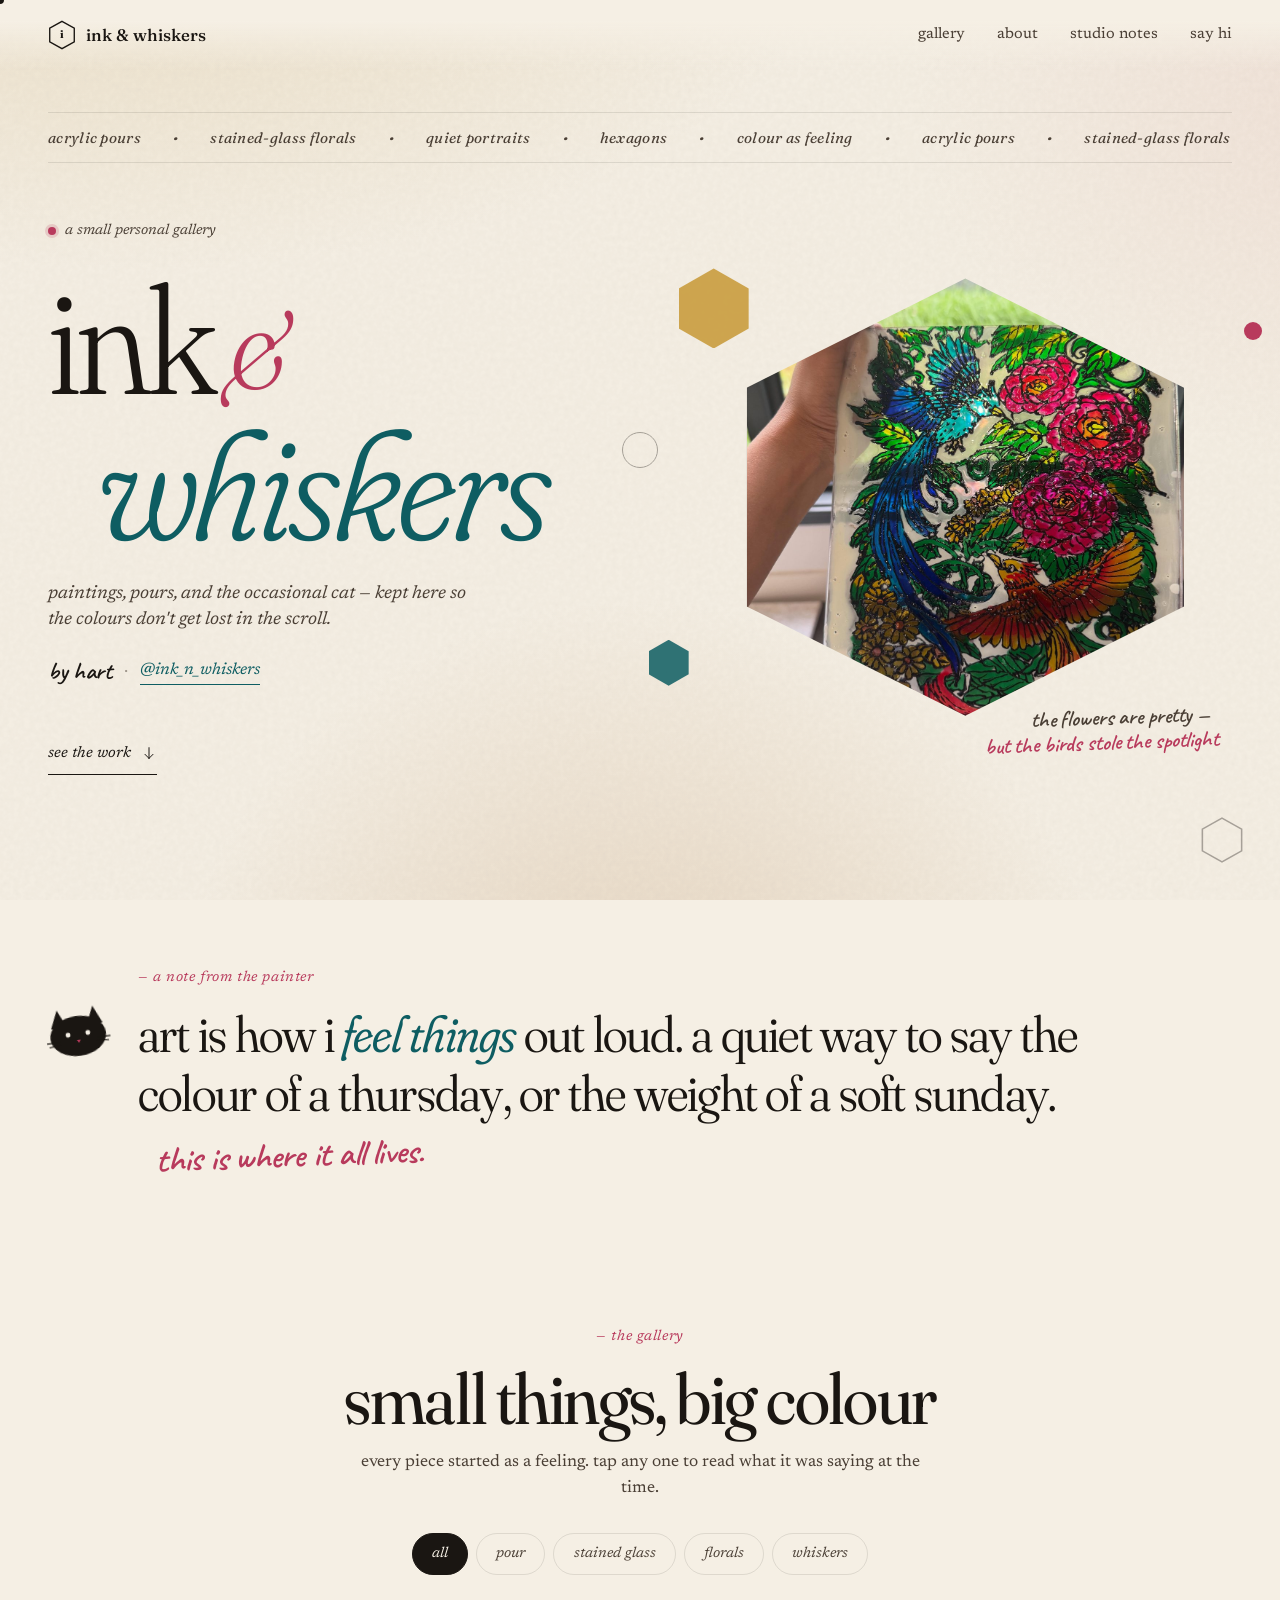
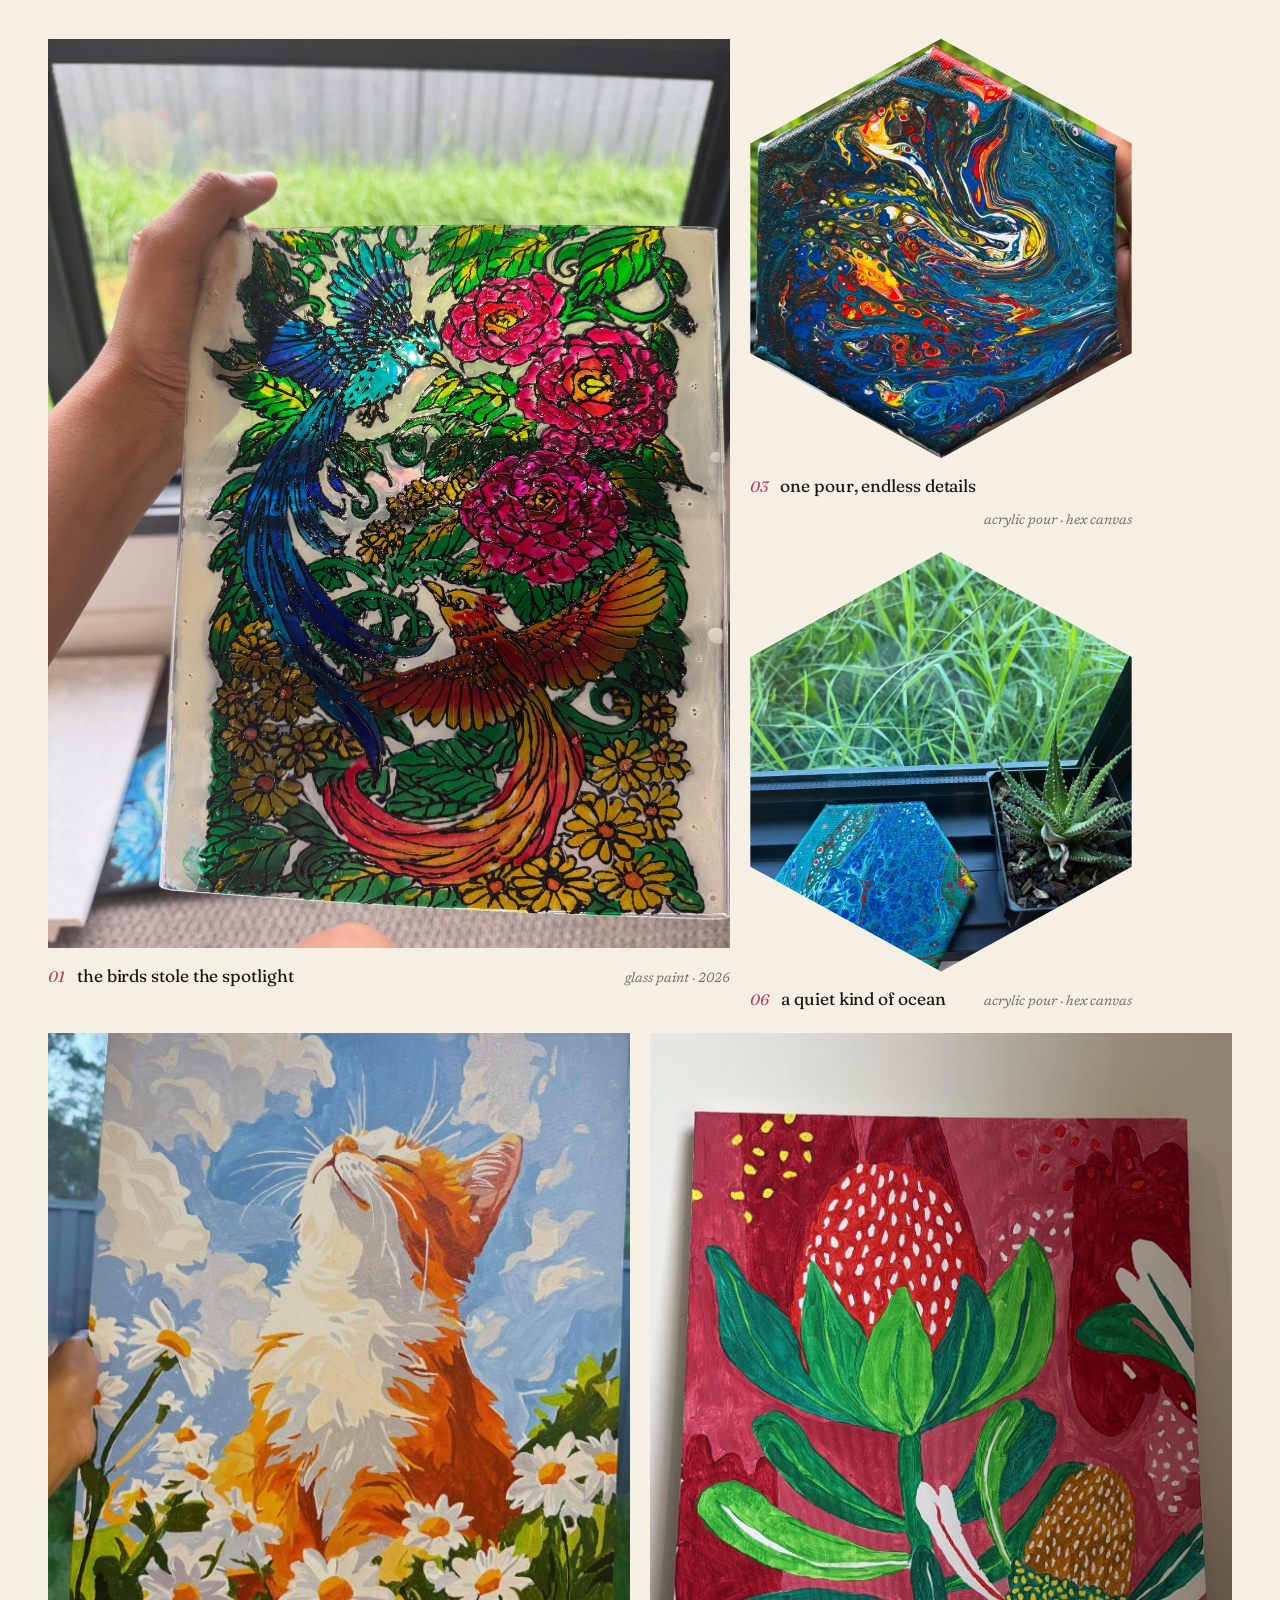
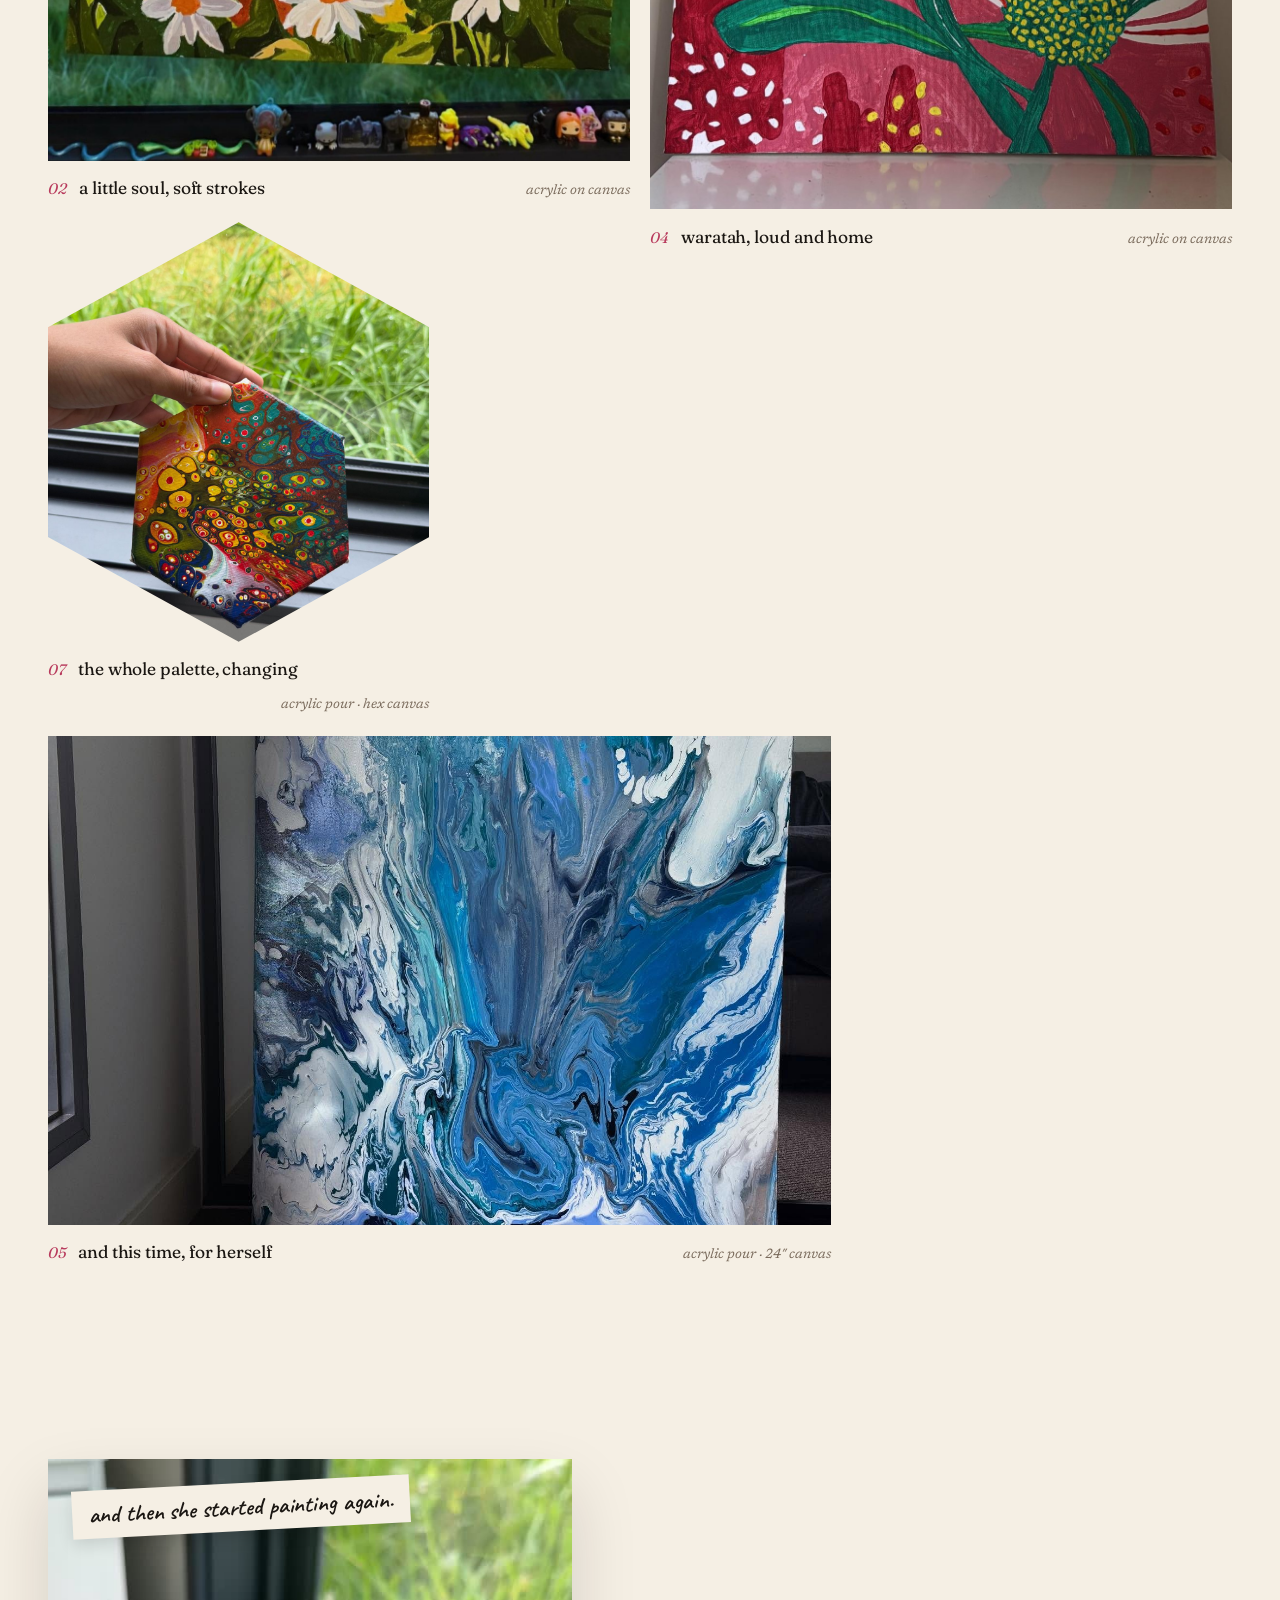
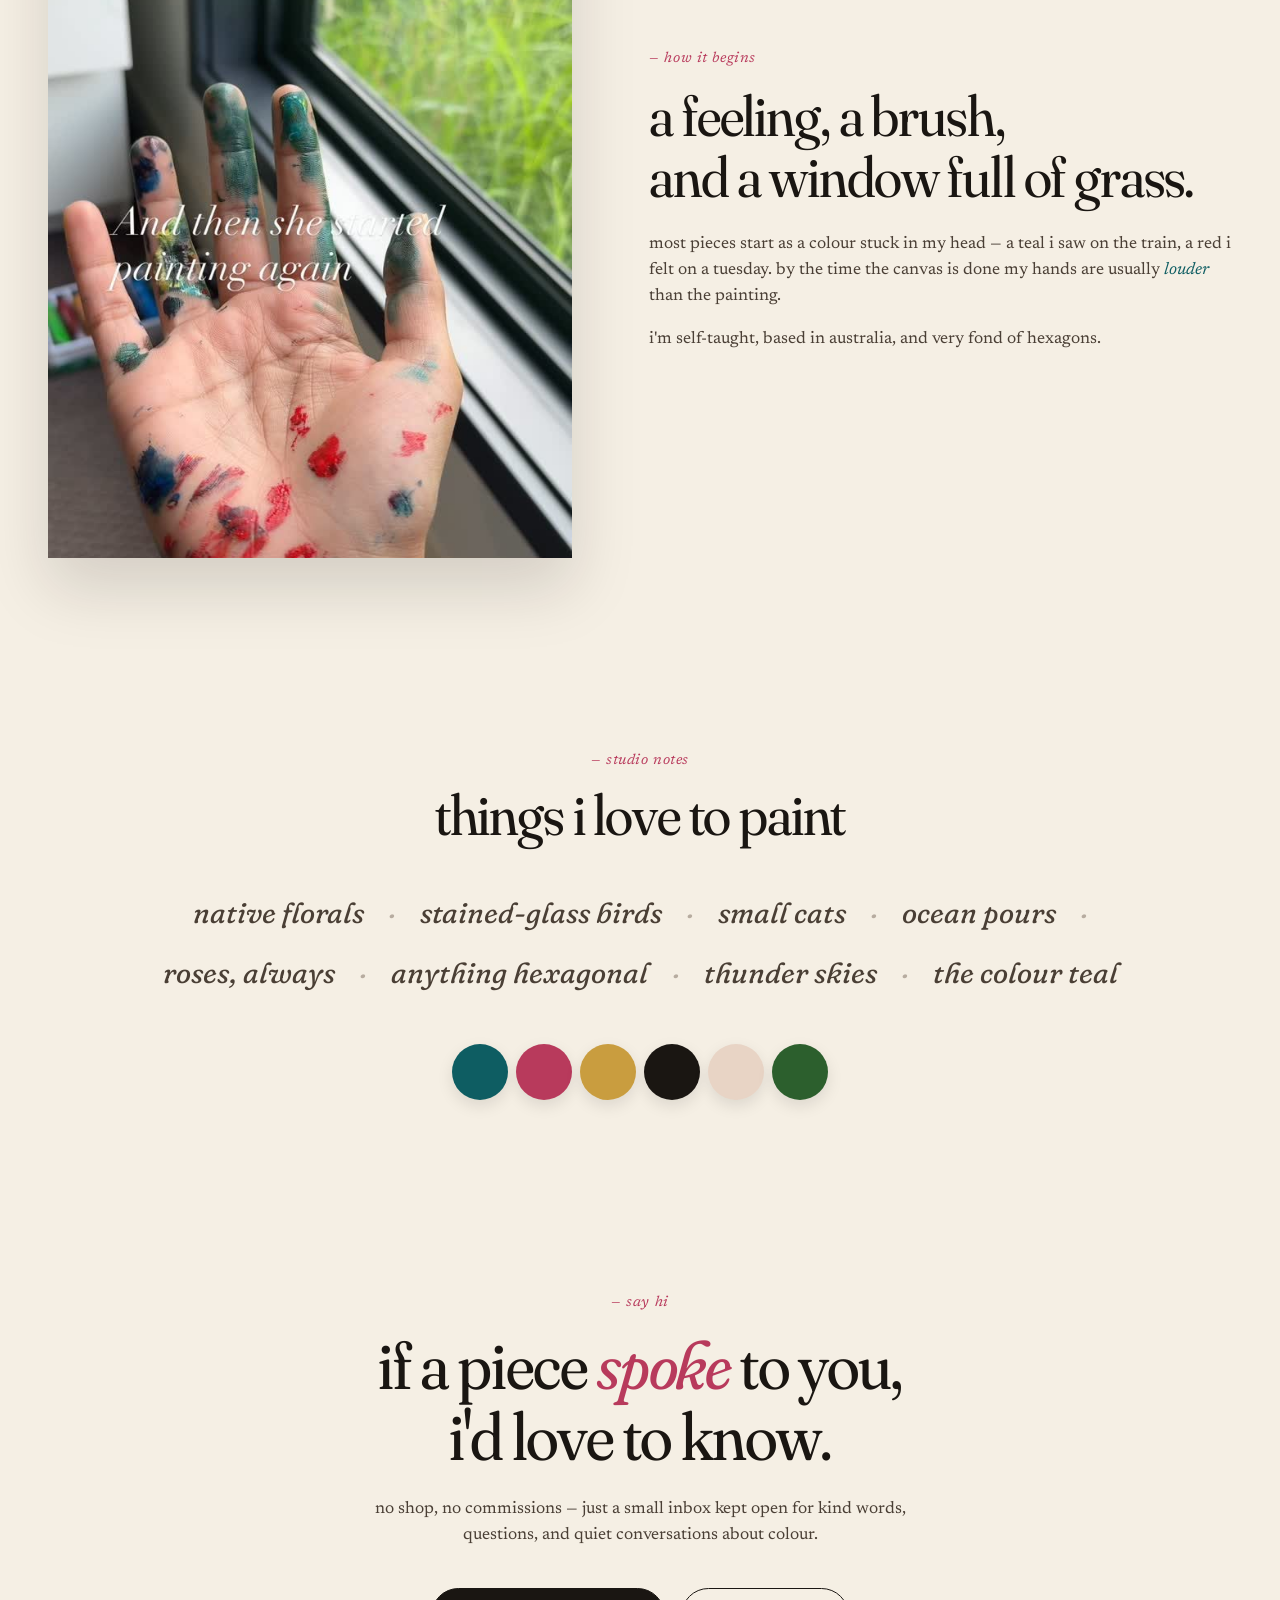
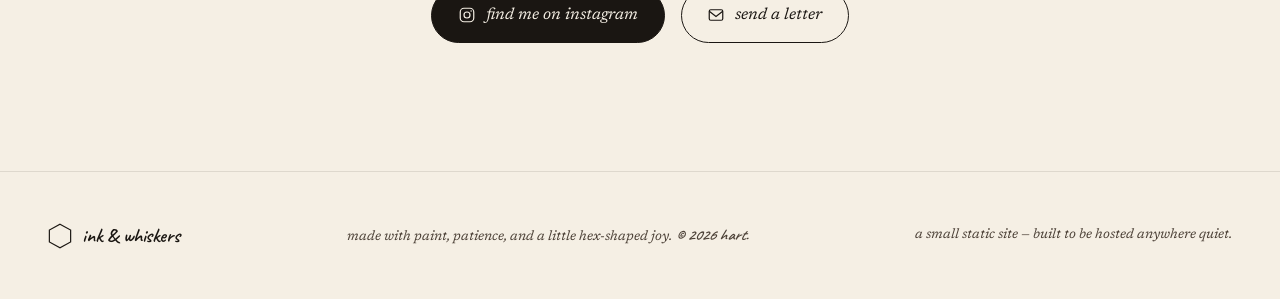
==== index.html @ 435cb321 "Add files via upload" ====
<!DOCTYPE html>
<html lang="en">
<head>
  <meta charset="UTF-8" />
  <meta name="viewport" content="width=device-width, initial-scale=1.0" />
  <title>ink & whiskers — a quiet little gallery</title>
  <meta name="description" content="A personal gallery of paintings by ink_n_whiskers — acrylic pours, stained-glass florals, and small souls captured in soft strokes." />

  <!-- favicon: small hex -->
  <link rel="icon" href="data:image/svg+xml,%3Csvg xmlns='http://www.w3.org/2000/svg' viewBox='0 0 100 100'%3E%3Cpolygon points='50,4 92,28 92,72 50,96 8,72 8,28' fill='%231A1612'/%3E%3C/svg%3E" />

  <!-- Fonts: Fraunces (variable display serif) + Newsreader (editorial body) + Caveat (hand) -->
  <link rel="preconnect" href="https://fonts.googleapis.com" />
  <link rel="preconnect" href="https://fonts.gstatic.com" crossorigin />
  <link href="https://fonts.googleapis.com/css2?family=Caveat:wght@400;600;700&family=Fraunces:opsz,wght,SOFT@9..144,300..900,0..100&family=Newsreader:ital,opsz,wght@0,6..72,300..700;1,6..72,300..700&display=swap" rel="stylesheet" />

  <link rel="stylesheet" href="styles.css" />
</head>
<body>

  <!-- ====== INK DROP ENTRY ====== -->
  <div class="ink-curtain" id="inkCurtain">
    <svg class="ink-drop" viewBox="0 0 600 600" aria-hidden="true">
      <defs>
        <radialGradient id="dropGrad" cx="50%" cy="45%" r="50%">
          <stop offset="0%" stop-color="#2a2018" />
          <stop offset="60%" stop-color="#1a1612" />
          <stop offset="100%" stop-color="#0e0a07" />
        </radialGradient>
      </defs>
      <circle cx="300" cy="300" r="280" fill="url(#dropGrad)" />
      <!-- splatter dots -->
      <circle cx="80"  cy="200" r="14" fill="#1a1612" />
      <circle cx="540" cy="240" r="10" fill="#1a1612" />
      <circle cx="120" cy="460" r="18" fill="#1a1612" />
      <circle cx="510" cy="470" r="8"  fill="#1a1612" />
      <circle cx="50"  cy="340" r="6"  fill="#1a1612" />
      <circle cx="560" cy="370" r="5"  fill="#1a1612" />
    </svg>
  </div>

  <!-- ====== CUSTOM CURSOR ====== -->
  <div class="cursor-dot" id="cursorDot" aria-hidden="true"></div>
  <div class="cursor-ring" id="cursorRing" aria-hidden="true"></div>

  <!-- ====== SCROLL PROGRESS (ink fills the hex) ====== -->
  <div class="scroll-progress" aria-hidden="true">
    <svg viewBox="0 0 40 44">
      <polygon class="hex-outline" points="20,2 38,12 38,32 20,42 2,32 2,12" />
      <polygon class="hex-fill" id="hexFill" points="20,2 38,12 38,32 20,42 2,32 2,12" />
    </svg>
  </div>

  <!-- ====== NAV ====== -->
  <nav class="nav">
    <a href="#top" class="nav-mark" aria-label="ink and whiskers">
      <svg viewBox="0 0 40 44" aria-hidden="true">
        <polygon points="20,2 38,12 38,32 20,42 2,32 2,12" fill="none" stroke="currentColor" stroke-width="2"/>
        <text x="20" y="27" text-anchor="middle" font-family="Fraunces, serif" font-weight="700" font-size="16" fill="currentColor">i</text>
      </svg>
      <span>ink &amp; whiskers</span>
    </a>
    <ul class="nav-links">
      <li><a href="#gallery">gallery</a></li>
      <li><a href="#about">about</a></li>
      <li><a href="#notes">studio notes</a></li>
      <li><a href="#hello">say hi</a></li>
    </ul>
  </nav>

  <!-- ====== HERO ====== -->
  <header class="hero" id="top">
    <div class="hero-marquee" aria-hidden="true">
      <div class="marquee-track">
        <span>acrylic pours</span><span>•</span>
        <span>stained-glass florals</span><span>•</span>
        <span>quiet portraits</span><span>•</span>
        <span>hexagons</span><span>•</span>
        <span>colour as feeling</span><span>•</span>
        <span>acrylic pours</span><span>•</span>
        <span>stained-glass florals</span><span>•</span>
        <span>quiet portraits</span><span>•</span>
        <span>hexagons</span><span>•</span>
        <span>colour as feeling</span><span>•</span>
      </div>
    </div>

    <div class="hero-grid">
      <div class="hero-text">
        <span class="eyebrow"><span class="dot"></span> a small personal gallery</span>
        <h1 class="display">
          <span class="line line-1">ink<span class="amp">&amp;</span></span>
          <span class="line line-2">whiskers</span>
        </h1>
        <p class="hero-blurb">
          paintings, pours, and the occasional cat — kept here so the
          colours don't get lost in the scroll.
        </p>
        <p class="hero-byline">
          <span class="hand">by hart</span>
          <span class="bullet">·</span>
          <a href="https://www.instagram.com/ink_n_whiskers/" target="_blank" rel="noopener" class="ig-inline">@ink_n_whiskers</a>
        </p>

        <a href="#gallery" class="scroll-cue">
          <span>see the work</span>
          <svg viewBox="0 0 24 24" aria-hidden="true">
            <path d="M12 4v16m0 0l-6-6m6 6l6-6" fill="none" stroke="currentColor" stroke-width="1.5" stroke-linecap="round"/>
          </svg>
        </a>
      </div>

      <figure class="hero-art">
        <div class="hex-frame">
          <img src="images/stained-glass-birds.jpg" alt="A glass-paint piece of a blue peacock and a phoenix surrounded by pink roses, sunflowers and emerald leaves." />
        </div>
        <figcaption>
          <span class="hand">the flowers are pretty —</span>
          <span class="hand">but the birds stole the spotlight</span>
        </figcaption>
        <!-- floating accent shapes -->
        <span class="float-hex hex-a" aria-hidden="true"></span>
        <span class="float-hex hex-b" aria-hidden="true"></span>
        <span class="float-blob" aria-hidden="true"></span>
      </figure>
    </div>
  </header>

  <!-- ====== MANIFESTO ====== -->
  <section class="manifesto reveal">
    <p class="kicker">— a note from the painter</p>
    <h2 class="display manifesto-text">
      art is how i <em>feel things</em> out loud.
      a quiet way to say the colour of a thursday,
      or the weight of a soft sunday.
      <span class="hand-aside">this is where it all lives.</span>
    </h2>
  </section>

  <!-- ====== GALLERY ====== -->
  <section class="gallery" id="gallery">
    <div class="section-head">
      <p class="kicker">— the gallery</p>
      <h2 class="display">small things, big colour</h2>
      <p class="lede">
        every piece started as a feeling. tap any one to read what it
        was saying at the time.
      </p>

      <div class="filters" role="tablist" aria-label="Filter artwork">
        <button class="filter is-active" data-filter="all" role="tab">all</button>
        <button class="filter" data-filter="pour" role="tab">pour</button>
        <button class="filter" data-filter="glass" role="tab">stained glass</button>
        <button class="filter" data-filter="floral" role="tab">florals</button>
        <button class="filter" data-filter="cat" role="tab">whiskers</button>
      </div>
    </div>

    <div class="art-grid" id="artGrid">
      <!-- 1: Stained glass birds — large feature -->
      <figure class="art art--tall art--feature" data-cat="glass floral" data-id="1">
        <div class="art-wrap">
          <img src="images/stained-glass-birds.jpg" alt="Stained-glass painting of peacock and phoenix among roses and sunflowers" loading="lazy"/>
        </div>
        <figcaption>
          <span class="art-num">01</span>
          <span class="art-title">the birds stole the spotlight</span>
          <span class="art-meta">glass paint · 2026</span>
        </figcaption>
      </figure>

      <!-- 2: Cat in daisies -->
      <figure class="art" data-cat="cat" data-id="2">
        <div class="art-wrap">
          <img src="images/cat-daisies.jpg" alt="Painting of a ginger and white cat in a field of daisies looking up at the sky" loading="lazy"/>
        </div>
        <figcaption>
          <span class="art-num">02</span>
          <span class="art-title">a little soul, soft strokes</span>
          <span class="art-meta">acrylic on canvas</span>
        </figcaption>
      </figure>

      <!-- 3: Hex pour cosmic — hexagon clipped -->
      <figure class="art art--hex" data-cat="pour" data-id="3">
        <div class="art-wrap art-wrap--hex">
          <img src="images/hex-pour-cosmic.jpg" alt="Hexagonal acrylic pour painting with deep blues, swirling reds and gold cells" loading="lazy"/>
        </div>
        <figcaption>
          <span class="art-num">03</span>
          <span class="art-title">one pour, endless details</span>
          <span class="art-meta">acrylic pour · hex canvas</span>
        </figcaption>
      </figure>

      <!-- 4: Waratah -->
      <figure class="art art--tall" data-cat="floral" data-id="4">
        <div class="art-wrap">
          <img src="images/waratah.jpg" alt="Bold acrylic painting of a red waratah and banksia flowers on a deep magenta background" loading="lazy"/>
        </div>
        <figcaption>
          <span class="art-num">04</span>
          <span class="art-title">waratah, loud and home</span>
          <span class="art-meta">acrylic on canvas</span>
        </figcaption>
      </figure>

      <!-- 5: Ocean pour -->
      <figure class="art art--wide" data-cat="pour" data-id="5">
        <div class="art-wrap">
          <img src="images/ocean-pour.jpg" alt="Acrylic pour painting with stormy blues, whites and silvers like an ocean" loading="lazy"/>
        </div>
        <figcaption>
          <span class="art-num">05</span>
          <span class="art-title">and this time, for herself</span>
          <span class="art-meta">acrylic pour · 24″ canvas</span>
        </figcaption>
      </figure>

      <!-- 6: Hex pour teal -->
      <figure class="art art--hex" data-cat="pour" data-id="6">
        <div class="art-wrap art-wrap--hex">
          <img src="images/hex-pour-teal.jpg" alt="Hexagonal acrylic pour in teal, turquoise and red cells beside a small succulent" loading="lazy"/>
        </div>
        <figcaption>
          <span class="art-num">06</span>
          <span class="art-title">a quiet kind of ocean</span>
          <span class="art-meta">acrylic pour · hex canvas</span>
        </figcaption>
      </figure>

      <!-- 7: Hex pour rainbow -->
      <figure class="art art--hex" data-cat="pour" data-id="7">
        <div class="art-wrap art-wrap--hex">
          <img src="images/hex-pour-rainbow.jpg" alt="Hexagonal acrylic pour with red, orange, yellow and teal cells in a bloom pattern" loading="lazy"/>
        </div>
        <figcaption>
          <span class="art-num">07</span>
          <span class="art-title">the whole palette, changing</span>
          <span class="art-meta">acrylic pour · hex canvas</span>
        </figcaption>
      </figure>
    </div>
  </section>

  <!-- ====== PROCESS / PORTRAIT ====== -->
  <section class="process reveal" id="about">
    <figure class="process-img">
      <img src="images/painters-hand.jpg" alt="A hand covered in blue, green and red paint, held up to a window with grass outside" />
      <span class="process-tag hand">and then she started painting again.</span>
    </figure>
    <div class="process-text">
      <p class="kicker">— how it begins</p>
      <h2 class="display">
        a feeling, a brush,<br/>
        and a window full of grass.
      </h2>
      <p class="lede">
        most pieces start as a colour stuck in my head — a teal i saw on
        the train, a red i felt on a tuesday. by the time the canvas is
        done my hands are usually <em>louder</em> than the painting.
      </p>
      <p class="lede">
        i'm self-taught, based in australia, and very fond of hexagons.
      </p>
    </div>
  </section>

  <!-- ====== STUDIO NOTES ====== -->
  <section class="notes reveal" id="notes">
    <p class="kicker">— studio notes</p>
    <h2 class="display">things i love to paint</h2>

    <ul class="tag-cloud">
      <li>native florals</li>
      <li><span>·</span></li>
      <li>stained-glass birds</li>
      <li><span>·</span></li>
      <li>small cats</li>
      <li><span>·</span></li>
      <li>ocean pours</li>
      <li><span>·</span></li>
      <li>roses, always</li>
      <li><span>·</span></li>
      <li>anything hexagonal</li>
      <li><span>·</span></li>
      <li>thunder skies</li>
      <li><span>·</span></li>
      <li>the colour teal</li>
    </ul>

    <div class="palette" aria-label="A palette pulled from recent work">
      <span style="--c:#0E5D62" data-name="deep teal"></span>
      <span style="--c:#B83A5C" data-name="rose magenta"></span>
      <span style="--c:#C99D3F" data-name="warm gold"></span>
      <span style="--c:#1A1612" data-name="ink"></span>
      <span style="--c:#E8D4C5" data-name="blush"></span>
      <span style="--c:#2C5F2D" data-name="emerald"></span>
    </div>
  </section>

  <!-- ====== CONTACT ====== -->
  <section class="hello reveal" id="hello">
    <p class="kicker">— say hi</p>
    <h2 class="display">if a piece <em>spoke</em> to you,<br/>i'd love to know.</h2>
    <p class="lede">
      no shop, no commissions — just a small inbox kept open
      for kind words, questions, and quiet conversations about colour.
    </p>

    <div class="contact-actions">
      <a class="btn btn--primary" href="https://www.instagram.com/ink_n_whiskers/" target="_blank" rel="noopener">
        <svg viewBox="0 0 24 24" aria-hidden="true" fill="none" stroke="currentColor" stroke-width="1.6">
          <rect x="3" y="3" width="18" height="18" rx="5"/>
          <circle cx="12" cy="12" r="4"/>
          <circle cx="17.5" cy="6.5" r="1" fill="currentColor" stroke="none"/>
        </svg>
        find me on instagram
      </a>
      <a class="btn btn--ghost" href="mailto:hello@example.com">
        <svg viewBox="0 0 24 24" aria-hidden="true" fill="none" stroke="currentColor" stroke-width="1.6">
          <rect x="3" y="5" width="18" height="14" rx="2"/>
          <path d="M3 7l9 7 9-7"/>
        </svg>
        send a letter
      </a>
    </div>
  </section>

  <!-- ====== FOOTER ====== -->
  <footer class="foot">
    <div class="foot-grid">
      <div class="foot-mark">
        <svg viewBox="0 0 40 44" aria-hidden="true">
          <polygon points="20,2 38,12 38,32 20,42 2,32 2,12" fill="none" stroke="currentColor" stroke-width="2"/>
        </svg>
        <span class="hand">ink &amp; whiskers</span>
      </div>
      <p class="foot-line">made with paint, patience, and a little hex-shaped joy. <span class="hand">© 2026 hart.</span></p>
      <p class="foot-credit">a small static site — built to be hosted anywhere quiet.</p>
    </div>
  </footer>

  <!-- ====== LIGHTBOX ====== -->
  <div class="lightbox" id="lightbox" aria-hidden="true">
    <button class="lb-close" id="lbClose" aria-label="close">
      <svg viewBox="0 0 24 24" fill="none" stroke="currentColor" stroke-width="1.6"><path d="M5 5l14 14M19 5L5 19"/></svg>
    </button>
    <div class="lb-stage">
      <img id="lbImg" src="" alt="" />
      <div class="lb-caption">
        <p class="kicker" id="lbNum">— 01</p>
        <h3 class="display" id="lbTitle">title</h3>
        <p class="hand" id="lbWords">caption</p>
        <p class="lb-meta" id="lbMeta">medium</p>
      </div>
    </div>
  </div>

  <!-- tiny easter egg cat: appears after scrolling -->
  <div class="peek-cat" id="peekCat" aria-hidden="true">
    <svg viewBox="0 0 80 80">
      <!-- ears -->
      <polygon points="14,46 22,28 30,46" fill="#1A1612"/>
      <polygon points="50,46 58,28 66,46" fill="#1A1612"/>
      <!-- head -->
      <ellipse cx="40" cy="56" rx="28" ry="20" fill="#1A1612"/>
      <!-- eyes -->
      <circle cx="30" cy="54" r="2.4" fill="#F5EFE4"/>
      <circle cx="50" cy="54" r="2.4" fill="#F5EFE4"/>
      <!-- whiskers -->
      <line x1="8"  y1="60" x2="22" y2="60" stroke="#1A1612" stroke-width="1.2"/>
      <line x1="58" y1="60" x2="72" y2="60" stroke="#1A1612" stroke-width="1.2"/>
      <line x1="10" y1="64" x2="22" y2="63" stroke="#1A1612" stroke-width="1.2"/>
      <line x1="58" y1="63" x2="70" y2="64" stroke="#1A1612" stroke-width="1.2"/>
      <!-- nose -->
      <polygon points="38,60 42,60 40,63" fill="#B83A5C"/>
    </svg>
  </div>

  <script src="script.js"></script>
</body>
</html>
---- styles.css ----
/* ============================================================
   ink & whiskers — a small personal gallery
   palette pulled from her actual paintings
============================================================ */

:root {
  --paper:      #F5EFE4;
  --paper-2:    #EDE5D6;
  --ink:        #1A1612;
  --ink-soft:   #4A3F35;
  --ink-mute:   #7A6B5C;
  --teal:       #0E5D62;
  --teal-deep:  #073B3E;
  --rose:       #B83A5C;
  --gold:       #C99D3F;
  --emerald:    #2C5F2D;
  --blush:      #E8D4C5;
  --rule:       #1A16121A;

  --serif:  'Fraunces', 'Times New Roman', serif;
  --body:   'Newsreader', Georgia, serif;
  --hand:   'Caveat', cursive;

  --hex: polygon(50% 0%, 100% 25%, 100% 75%, 50% 100%, 0% 75%, 0% 25%);
  --ease: cubic-bezier(.2,.6,.2,1);

  --max: 1380px;
}

/* ============================================================
   reset-ish
============================================================ */
*, *::before, *::after { box-sizing: border-box; }
html, body { margin: 0; padding: 0; }
html { scroll-behavior: smooth; }
img { display: block; max-width: 100%; height: auto; }
button { font: inherit; cursor: pointer; border: none; background: none; color: inherit; }
a { color: inherit; text-decoration: none; }
ul { list-style: none; padding: 0; margin: 0; }

body {
  font-family: var(--body);
  font-variation-settings: "opsz" 12;
  color: var(--ink);
  background: var(--paper);
  background-image:
    radial-gradient(1200px 600px at 10% -10%, #EBDFC6 0%, transparent 60%),
    radial-gradient(900px 700px at 110% 10%, #F0E1D7 0%, transparent 55%),
    radial-gradient(800px 800px at 50% 120%, #E5D4BE 0%, transparent 60%);
  background-attachment: fixed;
  min-height: 100vh;
  overflow-x: hidden;
  position: relative;
  line-height: 1.55;
  -webkit-font-smoothing: antialiased;
}

/* paper grain texture overlay */
body::before {
  content: '';
  position: fixed; inset: 0;
  pointer-events: none;
  z-index: 1;
  opacity: .35;
  mix-blend-mode: multiply;
  background-image: url("data:image/svg+xml,%3Csvg viewBox='0 0 200 200' xmlns='http://www.w3.org/2000/svg'%3E%3Cfilter id='n'%3E%3CfeTurbulence type='fractalNoise' baseFrequency='0.85' numOctaves='2' stitchTiles='stitch'/%3E%3CfeColorMatrix values='0 0 0 0 0.1, 0 0 0 0 0.08, 0 0 0 0 0.06, 0 0 0 0.12 0'/%3E%3C/filter%3E%3Crect width='200' height='200' filter='url(%23n)'/%3E%3C/svg%3E");
}

/* ============================================================
   typography
============================================================ */
.display {
  font-family: var(--serif);
  font-variation-settings: "opsz" 144, "SOFT" 30;
  font-weight: 400;
  line-height: 0.95;
  letter-spacing: -0.02em;
  color: var(--ink);
  margin: 0;
}

.display em {
  font-style: italic;
  font-variation-settings: "opsz" 144, "SOFT" 80;
  color: var(--rose);
}

.hand {
  font-family: var(--hand);
  font-weight: 600;
  color: var(--ink-soft);
  letter-spacing: -0.005em;
}

.kicker {
  font-family: var(--body);
  font-style: italic;
  font-size: 0.9rem;
  letter-spacing: 0.04em;
  text-transform: lowercase;
  color: var(--rose);
  margin: 0 0 1rem;
  font-weight: 400;
}

.lede {
  font-family: var(--body);
  font-size: clamp(1.05rem, 1.25vw, 1.18rem);
  line-height: 1.55;
  color: var(--ink-soft);
  font-variation-settings: "opsz" 14;
  max-width: 60ch;
}

.lede em {
  font-style: italic;
  color: var(--teal);
}

/* ============================================================
   ink curtain entry
============================================================ */
.ink-curtain {
  position: fixed; inset: 0;
  z-index: 9999;
  background: var(--paper);
  display: grid; place-items: center;
  pointer-events: none;
  animation: curtainLift 1.4s var(--ease) .9s forwards;
}
.ink-curtain .ink-drop {
  width: min(60vmin, 480px);
  height: min(60vmin, 480px);
  transform: scale(0);
  transform-origin: center;
  animation: dropFall .9s var(--ease) forwards;
  filter: drop-shadow(0 30px 60px rgba(0,0,0,0.25));
}
@keyframes dropFall {
  0%   { transform: scale(0) translateY(-30vh); opacity: 0; }
  60%  { transform: scale(1.1) translateY(0); opacity: 1; }
  100% { transform: scale(40); opacity: 1; }
}
@keyframes curtainLift {
  0%   { opacity: 1; clip-path: circle(150% at 50% 50%); }
  100% { opacity: 0; clip-path: circle(0% at 50% 50%); visibility: hidden; }
}

/* ============================================================
   custom cursor
============================================================ */
.cursor-dot, .cursor-ring {
  position: fixed; top: 0; left: 0;
  pointer-events: none;
  z-index: 9000;
  border-radius: 50%;
  transform: translate(-50%, -50%);
  mix-blend-mode: multiply;
  transition: width .25s var(--ease), height .25s var(--ease),
              opacity .3s var(--ease), background .25s var(--ease);
  will-change: transform;
}
.cursor-dot {
  width: 8px; height: 8px;
  background: var(--ink);
}
.cursor-ring {
  width: 36px; height: 36px;
  border: 1px solid var(--ink);
  opacity: .35;
}
body.is-hovering .cursor-dot { width: 6px; height: 6px; background: var(--rose); }
body.is-hovering .cursor-ring { width: 64px; height: 64px; opacity: .5; border-color: var(--rose); }

@media (hover: none) {
  .cursor-dot, .cursor-ring { display: none; }
}

/* ============================================================
   scroll progress hex
============================================================ */
.scroll-progress {
  position: fixed;
  right: clamp(16px, 3vw, 36px);
  bottom: clamp(16px, 3vw, 36px);
  width: 44px; height: 48px;
  z-index: 50;
  pointer-events: none;
}
.scroll-progress svg { width: 100%; height: 100%; overflow: visible; }
.hex-outline { fill: none; stroke: var(--ink); stroke-width: 1.4; opacity: .35; }
.hex-fill    { fill: var(--ink); transform-origin: center; transform: scaleY(0); transition: transform .15s linear; }

/* ============================================================
   nav
============================================================ */
.nav {
  position: fixed;
  top: 0; left: 0; right: 0;
  z-index: 100;
  display: flex; justify-content: space-between; align-items: center;
  padding: 1.25rem clamp(1rem, 4vw, 3rem);
  background: linear-gradient(to bottom, var(--paper) 30%, transparent);
  pointer-events: none;
}
.nav > * { pointer-events: auto; }

.nav-mark {
  display: flex; align-items: center; gap: .65rem;
  font-family: var(--serif);
  font-weight: 500;
  font-size: 1.05rem;
  color: var(--ink);
}
.nav-mark svg { width: 28px; height: 30px; }

.nav-links {
  display: flex; gap: clamp(1rem, 2.5vw, 2.25rem);
  font-family: var(--body);
  font-size: 0.95rem;
}
.nav-links a {
  position: relative;
  padding: .4rem 0;
  color: var(--ink-soft);
  transition: color .25s;
}
.nav-links a::after {
  content: ''; position: absolute;
  left: 0; right: 0; bottom: 0;
  height: 1px; background: var(--ink);
  transform: scaleX(0); transform-origin: left;
  transition: transform .35s var(--ease);
}
.nav-links a:hover { color: var(--ink); }
.nav-links a:hover::after { transform: scaleX(1); }

@media (max-width: 720px) {
  .nav-links { gap: 1rem; font-size: 0.85rem; }
  .nav-mark span { display: none; }
}

/* ============================================================
   hero
============================================================ */
.hero {
  position: relative;
  padding: 7rem clamp(1rem, 4vw, 3rem) 4rem;
  max-width: var(--max);
  margin: 0 auto;
  z-index: 2;
}

.hero-marquee {
  position: relative;
  overflow: hidden;
  border-top: 1px solid var(--rule);
  border-bottom: 1px solid var(--rule);
  padding: .8rem 0;
  margin-bottom: 3.5rem;
  font-family: var(--serif);
  font-style: italic;
  font-size: 0.95rem;
  color: var(--ink-soft);
}
.marquee-track {
  display: inline-flex; gap: 2rem;
  white-space: nowrap;
  animation: marquee 38s linear infinite;
}
.marquee-track span { letter-spacing: 0.02em; }
@keyframes marquee { to { transform: translateX(-50%); } }

.hero-grid {
  display: grid;
  grid-template-columns: 1.1fr 1fr;
  gap: clamp(2rem, 5vw, 5rem);
  align-items: center;
  min-height: 60vh;
}

.eyebrow {
  display: inline-flex; align-items: center; gap: .55rem;
  font-family: var(--body); font-style: italic;
  font-size: 0.9rem;
  color: var(--ink-soft);
  margin-bottom: 1.5rem;
}
.eyebrow .dot {
  width: 8px; height: 8px; border-radius: 50%;
  background: var(--rose);
  box-shadow: 0 0 0 3px rgba(184,58,92,0.18);
}

.hero-text h1.display {
  font-size: clamp(4rem, 12vw, 10rem);
  font-variation-settings: "opsz" 144, "SOFT" 60;
  font-weight: 300;
  margin: 0 0 1.5rem;
}
.hero-text .line {
  display: block;
  position: relative;
}
.hero-text .line-1 { letter-spacing: -0.03em; }
.hero-text .line-2 {
  font-style: italic;
  margin-left: clamp(1.5rem, 4vw, 3.5rem);
  font-variation-settings: "opsz" 144, "SOFT" 100;
  color: var(--teal);
}
.hero-text .amp {
  font-style: italic;
  color: var(--rose);
  margin: 0 0.05em 0 0.1em;
  font-size: 0.7em;
  vertical-align: 0.05em;
}

.hero-blurb {
  font-family: var(--body);
  font-size: clamp(1.05rem, 1.4vw, 1.35rem);
  font-style: italic;
  color: var(--ink-soft);
  max-width: 38ch;
  margin: 0 0 1.5rem;
  line-height: 1.45;
}

.hero-byline {
  display: flex; align-items: center; gap: .75rem;
  margin: 0 0 3rem;
  color: var(--ink-soft);
  font-size: 1rem;
}
.hero-byline .hand { font-size: 1.55rem; line-height: 1; color: var(--ink); }
.hero-byline .bullet { opacity: .5; }
.ig-inline {
  font-family: var(--body); font-style: italic;
  color: var(--teal); position: relative;
  border-bottom: 1px solid var(--teal);
  padding-bottom: 1px;
  transition: color .2s;
}
.ig-inline:hover { color: var(--rose); border-bottom-color: var(--rose); }

.scroll-cue {
  display: inline-flex; align-items: center; gap: .65rem;
  font-family: var(--body);
  font-style: italic;
  font-size: 0.95rem;
  color: var(--ink);
  padding: .55rem 0;
  border-bottom: 1px solid var(--ink);
  transition: gap .35s var(--ease), color .25s;
}
.scroll-cue svg { width: 16px; height: 16px; transition: transform .4s var(--ease); }
.scroll-cue:hover { gap: 1rem; color: var(--rose); }
.scroll-cue:hover svg { transform: translateY(4px); stroke: var(--rose); }

/* hero art - the hex frame */
.hero-art {
  position: relative;
  margin: 0;
  display: grid; place-items: center;
}
.hex-frame {
  width: min(82%, 460px);
  aspect-ratio: 1 / 1;
  position: relative;
  clip-path: var(--hex);
  background: var(--ink);
  filter: drop-shadow(0 30px 60px rgba(26,22,18,0.25));
  animation: heroIn 1.6s var(--ease) 1.5s backwards;
}
.hex-frame img {
  width: 100%; height: 100%;
  object-fit: cover;
  transition: transform 8s ease-out;
}
.hero-art:hover .hex-frame img { transform: scale(1.06); }

@keyframes heroIn {
  0%   { opacity: 0; clip-path: polygon(50% 50%, 50% 50%, 50% 50%, 50% 50%, 50% 50%, 50% 50%); }
  100% { opacity: 1; clip-path: var(--hex); }
}

.hero-art figcaption {
  position: absolute;
  bottom: -2.5rem;
  right: 4%;
  text-align: right;
  display: flex; flex-direction: column;
  font-size: 1.4rem;
  color: var(--ink-soft);
  line-height: 1.1;
  transform: rotate(-2deg);
}
.hero-art figcaption .hand:nth-child(2) {
  margin-right: -.5rem;
  color: var(--rose);
}

.float-hex {
  position: absolute;
  width: 70px; height: 80px;
  clip-path: var(--hex);
  z-index: -1;
}
.float-hex.hex-a {
  top: -10px; left: -20px;
  background: var(--gold);
  opacity: .9;
  animation: floatA 9s ease-in-out infinite;
}
.float-hex.hex-b {
  bottom: 30px; left: -50px;
  width: 40px; height: 46px;
  background: var(--teal);
  opacity: .85;
  animation: floatB 11s ease-in-out infinite reverse;
}
.float-blob {
  position: absolute;
  top: 10%; right: -30px;
  width: 18px; height: 18px;
  border-radius: 50%;
  background: var(--rose);
  z-index: -1;
  animation: floatA 6s ease-in-out infinite;
}
@keyframes floatA {
  0%, 100% { transform: translateY(0) rotate(0deg); }
  50%      { transform: translateY(-18px) rotate(8deg); }
}
@keyframes floatB {
  0%, 100% { transform: translateY(0) rotate(0deg); }
  50%      { transform: translateY(-14px) rotate(-6deg); }
}

@media (max-width: 880px) {
  .hero { padding-top: 5rem; }
  .hero-grid { grid-template-columns: 1fr; gap: 4rem; }
  .hero-art { order: -1; }
  .hex-frame { width: min(75%, 360px); }
  .hero-text .line-2 { margin-left: 1.5rem; }
  .hero-art figcaption {
    position: static;
    text-align: center;
    margin-top: 2rem;
    font-size: 1.2rem;
    transform: rotate(0);
  }
  .hero-art figcaption .hand:nth-child(2) { margin-right: 0; }
  .float-hex.hex-a { top: -5px; left: 5%; width: 50px; height: 56px; }
  .float-hex.hex-b { bottom: 10px; left: 8%; }
}

/* ============================================================
   manifesto
============================================================ */
.manifesto {
  padding: 8rem clamp(1rem, 4vw, 3rem) 4rem;
  max-width: 1100px;
  margin: 0 auto;
  position: relative;
  z-index: 2;
}
.manifesto-text {
  font-size: clamp(1.8rem, 4vw, 3.3rem);
  font-variation-settings: "opsz" 144, "SOFT" 50;
  line-height: 1.15;
  font-weight: 350;
  color: var(--ink);
  letter-spacing: -0.015em;
}
.manifesto-text em {
  font-style: italic;
  color: var(--teal);
  font-variation-settings: "opsz" 144, "SOFT" 100;
}
.hand-aside {
  display: inline-block;
  font-family: var(--hand);
  font-weight: 600;
  font-size: 0.7em;
  color: var(--rose);
  margin-left: 0.5em;
  transform: rotate(-2deg);
  vertical-align: 0.1em;
}

/* ============================================================
   gallery
============================================================ */
.gallery {
  padding: 5rem clamp(1rem, 4vw, 3rem) 6rem;
  max-width: var(--max);
  margin: 0 auto;
  position: relative;
  z-index: 2;
}
.section-head { text-align: center; margin-bottom: 4rem; }
.section-head .display {
  font-size: clamp(2.5rem, 6vw, 4.5rem);
  font-variation-settings: "opsz" 144, "SOFT" 40;
  margin-bottom: 1rem;
}
.section-head .lede { margin: 0 auto 2rem; }

.filters {
  display: flex; flex-wrap: wrap; gap: .5rem;
  justify-content: center;
  margin-top: 1.5rem;
}
.filter {
  padding: .55rem 1.2rem;
  border: 1px solid var(--rule);
  border-radius: 999px;
  font-family: var(--body); font-style: italic;
  font-size: 0.9rem;
  color: var(--ink-soft);
  background: transparent;
  transition: all .25s var(--ease);
}
.filter:hover {
  border-color: var(--ink);
  color: var(--ink);
}
.filter.is-active {
  background: var(--ink);
  color: var(--paper);
  border-color: var(--ink);
}

/* asymmetric mosaic grid */
.art-grid {
  display: grid;
  grid-template-columns: repeat(12, 1fr);
  gap: 1.25rem;
  grid-auto-flow: dense;
}
.art {
  margin: 0;
  position: relative;
  cursor: pointer;
  grid-column: span 6;
  transition: opacity .4s var(--ease), transform .4s var(--ease);
}
.art--tall { grid-column: span 6; grid-row: span 2; }
.art--wide { grid-column: span 8; }
.art--feature { grid-column: span 7; grid-row: span 2; }
.art--hex     { grid-column: span 4; }

@media (max-width: 980px) {
  .art-grid { grid-template-columns: repeat(6, 1fr); }
  .art, .art--tall, .art--wide, .art--feature { grid-column: span 6; grid-row: auto; }
  .art--hex { grid-column: span 3; }
}
@media (max-width: 560px) {
  .art-grid { grid-template-columns: repeat(2, 1fr); }
  .art, .art--tall, .art--wide, .art--feature, .art--hex { grid-column: span 2; }
}

.art-wrap {
  position: relative;
  overflow: hidden;
  background: var(--paper-2);
  aspect-ratio: 4 / 5;
  transition: filter .4s var(--ease);
}
.art--feature .art-wrap, .art--tall .art-wrap { aspect-ratio: 3 / 4; }
.art--wide .art-wrap { aspect-ratio: 16 / 10; }

/* hexagonal clip for pour pieces */
.art-wrap--hex {
  aspect-ratio: 1 / 1.1;
  clip-path: var(--hex);
  background: transparent;
}

.art-wrap img {
  width: 100%; height: 100%;
  object-fit: cover;
  transition: transform 1s var(--ease), filter .5s var(--ease);
}
.art:hover .art-wrap img {
  transform: scale(1.05);
}

.art figcaption {
  display: flex; flex-wrap: wrap; align-items: baseline;
  gap: .75rem;
  margin-top: .85rem;
  font-family: var(--body);
}
.art-num {
  font-family: var(--serif);
  font-style: italic;
  color: var(--rose);
  font-size: 0.95rem;
}
.art-title {
  font-family: var(--serif);
  font-size: 1.1rem;
  font-weight: 400;
  font-variation-settings: "opsz" 30, "SOFT" 50;
  color: var(--ink);
  letter-spacing: -0.005em;
}
.art-meta {
  font-style: italic;
  font-size: 0.85rem;
  color: var(--ink-mute);
  margin-left: auto;
}

/* filter behaviour */
.art.is-hidden { opacity: 0; transform: scale(.96); pointer-events: none; position: absolute; visibility: hidden; }

/* ============================================================
   process section
============================================================ */
.process {
  padding: 6rem clamp(1rem, 4vw, 3rem);
  max-width: var(--max);
  margin: 0 auto;
  display: grid;
  grid-template-columns: 0.9fr 1fr;
  gap: clamp(2rem, 6vw, 5rem);
  align-items: center;
  position: relative;
  z-index: 2;
}
.process-img {
  position: relative;
  margin: 0;
  overflow: hidden;
  box-shadow: 0 30px 60px rgba(26,22,18,0.15);
}
.process-img img {
  width: 100%; aspect-ratio: 3 / 4;
  object-fit: cover;
}
.process-tag {
  position: absolute;
  top: 1.5rem; left: 1.5rem;
  background: var(--paper);
  padding: .35rem 1rem;
  font-size: 1.5rem;
  color: var(--ink);
  transform: rotate(-3deg);
  box-shadow: 0 6px 16px rgba(0,0,0,.12);
}
.process-text .display {
  font-size: clamp(2rem, 4.5vw, 3.6rem);
  font-variation-settings: "opsz" 144, "SOFT" 40;
  margin-bottom: 1.5rem;
  line-height: 1.05;
}
.process-text .lede { margin-bottom: 1rem; }

@media (max-width: 880px) {
  .process { grid-template-columns: 1fr; }
}

/* ============================================================
   studio notes
============================================================ */
.notes {
  padding: 6rem clamp(1rem, 4vw, 3rem);
  max-width: 1100px;
  margin: 0 auto;
  text-align: center;
  position: relative;
  z-index: 2;
}
.notes .display {
  font-size: clamp(2.2rem, 5vw, 3.6rem);
  font-variation-settings: "opsz" 144, "SOFT" 50;
  margin-bottom: 3rem;
}

.tag-cloud {
  display: flex; flex-wrap: wrap;
  justify-content: center; align-items: center;
  gap: 1rem 1.5rem;
  font-family: var(--serif);
  font-size: clamp(1.2rem, 2.5vw, 1.8rem);
  font-style: italic;
  color: var(--ink-soft);
  font-variation-settings: "opsz" 30, "SOFT" 100;
  margin-bottom: 3rem;
}
.tag-cloud li { transition: color .25s, transform .25s; }
.tag-cloud li:hover { color: var(--rose); transform: translateY(-2px); }
.tag-cloud li span { color: var(--ink-mute); opacity: .5; }

.palette {
  display: flex; gap: .5rem; justify-content: center;
  margin-top: 2rem;
  flex-wrap: wrap;
}
.palette span {
  display: block;
  width: 56px; height: 56px;
  background: var(--c);
  border-radius: 50%;
  position: relative;
  cursor: default;
  transition: transform .3s var(--ease);
  box-shadow: 0 6px 16px rgba(0,0,0,0.1);
}
.palette span:hover { transform: scale(1.15) rotate(15deg); }
.palette span::after {
  content: attr(data-name);
  position: absolute;
  bottom: -1.6rem; left: 50%;
  transform: translateX(-50%);
  font-family: var(--hand);
  font-size: 0.95rem;
  white-space: nowrap;
  color: var(--ink-soft);
  opacity: 0;
  transition: opacity .25s;
}
.palette span:hover::after { opacity: 1; }

/* ============================================================
   hello / contact
============================================================ */
.hello {
  padding: 6rem clamp(1rem, 4vw, 3rem) 8rem;
  max-width: 1000px;
  margin: 0 auto;
  text-align: center;
  position: relative;
  z-index: 2;
}
.hello .display {
  font-size: clamp(2.4rem, 6vw, 4.2rem);
  font-variation-settings: "opsz" 144, "SOFT" 60;
  margin-bottom: 1.5rem;
  line-height: 1.05;
}
.hello .lede { margin: 0 auto 2.5rem; }

.contact-actions {
  display: flex; flex-wrap: wrap;
  gap: 1rem; justify-content: center;
}
.btn {
  display: inline-flex; align-items: center; gap: .65rem;
  padding: .9rem 1.6rem;
  font-family: var(--body);
  font-size: 1rem;
  font-style: italic;
  border-radius: 999px;
  border: 1px solid var(--ink);
  transition: all .3s var(--ease);
}
.btn svg { width: 18px; height: 18px; }
.btn--primary {
  background: var(--ink); color: var(--paper);
}
.btn--primary:hover {
  background: var(--rose); border-color: var(--rose);
  transform: translateY(-2px);
}
.btn--ghost {
  color: var(--ink); background: transparent;
}
.btn--ghost:hover {
  background: var(--ink); color: var(--paper);
  transform: translateY(-2px);
}

/* ============================================================
   footer
============================================================ */
.foot {
  border-top: 1px solid var(--rule);
  padding: 3rem clamp(1rem, 4vw, 3rem);
  position: relative; z-index: 2;
}
.foot-grid {
  max-width: var(--max);
  margin: 0 auto;
  display: grid; grid-template-columns: auto 1fr auto;
  align-items: center;
  gap: 2rem;
  color: var(--ink-soft);
  font-size: 0.85rem;
}
.foot-mark { display: flex; align-items: center; gap: .65rem; }
.foot-mark svg { width: 24px; height: 26px; color: var(--ink); }
.foot-mark .hand { font-size: 1.25rem; color: var(--ink); }
.foot-line { margin: 0; text-align: center; font-style: italic; }
.foot-line .hand { font-size: 1rem; }
.foot-credit { margin: 0; text-align: right; font-style: italic; }

@media (max-width: 700px) {
  .foot-grid { grid-template-columns: 1fr; text-align: center; }
  .foot-mark { justify-content: center; }
  .foot-credit { text-align: center; }
}

/* ============================================================
   lightbox
============================================================ */
.lightbox {
  position: fixed; inset: 0;
  background: rgba(15, 12, 8, 0.92);
  z-index: 1000;
  display: grid; place-items: center;
  padding: 2rem;
  opacity: 0;
  pointer-events: none;
  transition: opacity .35s var(--ease);
}
.lightbox.is-open { opacity: 1; pointer-events: auto; }
.lb-close {
  position: absolute;
  top: 1.5rem; right: 1.5rem;
  width: 44px; height: 44px;
  display: grid; place-items: center;
  color: var(--paper);
  border: 1px solid rgba(245,239,228,0.3);
  border-radius: 50%;
  transition: all .25s;
}
.lb-close:hover { background: var(--paper); color: var(--ink); }
.lb-close svg { width: 18px; height: 18px; }
.lb-stage {
  display: grid; grid-template-columns: 1fr 1fr;
  gap: 3rem;
  max-width: 1200px; width: 100%;
  align-items: center;
}
.lb-stage img {
  width: 100%; max-height: 80vh;
  object-fit: contain;
  box-shadow: 0 40px 80px rgba(0,0,0,0.5);
}
.lb-caption { color: var(--paper); }
.lb-caption .kicker { color: var(--gold); }
.lb-caption .display {
  color: var(--paper);
  font-size: clamp(2rem, 3.5vw, 3rem);
  font-variation-settings: "opsz" 144, "SOFT" 80;
  margin-bottom: 1.5rem;
}
.lb-caption .hand {
  color: var(--blush);
  font-size: 1.75rem;
  display: block;
  margin-bottom: 1rem;
}
.lb-meta {
  font-family: var(--body);
  font-style: italic;
  color: var(--ink-mute);
}
@media (max-width: 880px) {
  .lb-stage { grid-template-columns: 1fr; gap: 1.5rem; }
  .lb-stage img { max-height: 50vh; }
}

/* ============================================================
   reveal on scroll
============================================================ */
.reveal { opacity: 0; transform: translateY(40px); transition: opacity 1s var(--ease), transform 1s var(--ease); }
.reveal.is-in { opacity: 1; transform: translateY(0); }

.art { opacity: 0; transform: translateY(30px); transition: opacity .9s var(--ease), transform .9s var(--ease); }
.art.is-in { opacity: 1; transform: translateY(0); }

/* peek cat easter egg */
.peek-cat {
  position: fixed;
  left: clamp(16px, 3vw, 36px);
  bottom: clamp(-80px, -12vw, -60px);
  width: 80px; height: 80px;
  z-index: 40;
  pointer-events: none;
  transform: translateY(100%) rotate(-8deg);
  transition: transform .8s var(--ease), bottom .8s var(--ease);
}
.peek-cat.peeking {
  transform: translateY(0) rotate(-8deg);
  bottom: -10px;
}
.peek-cat svg { width: 100%; height: 100%; }

@media (prefers-reduced-motion: reduce) {
  *, *::before, *::after {
    animation-duration: 0.01ms !important;
    animation-iteration-count: 1 !important;
    transition-duration: 0.01ms !important;
  }
  .ink-curtain { display: none; }
  .reveal { opacity: 1; transform: none; }
  .art { opacity: 1; transform: none; }
}
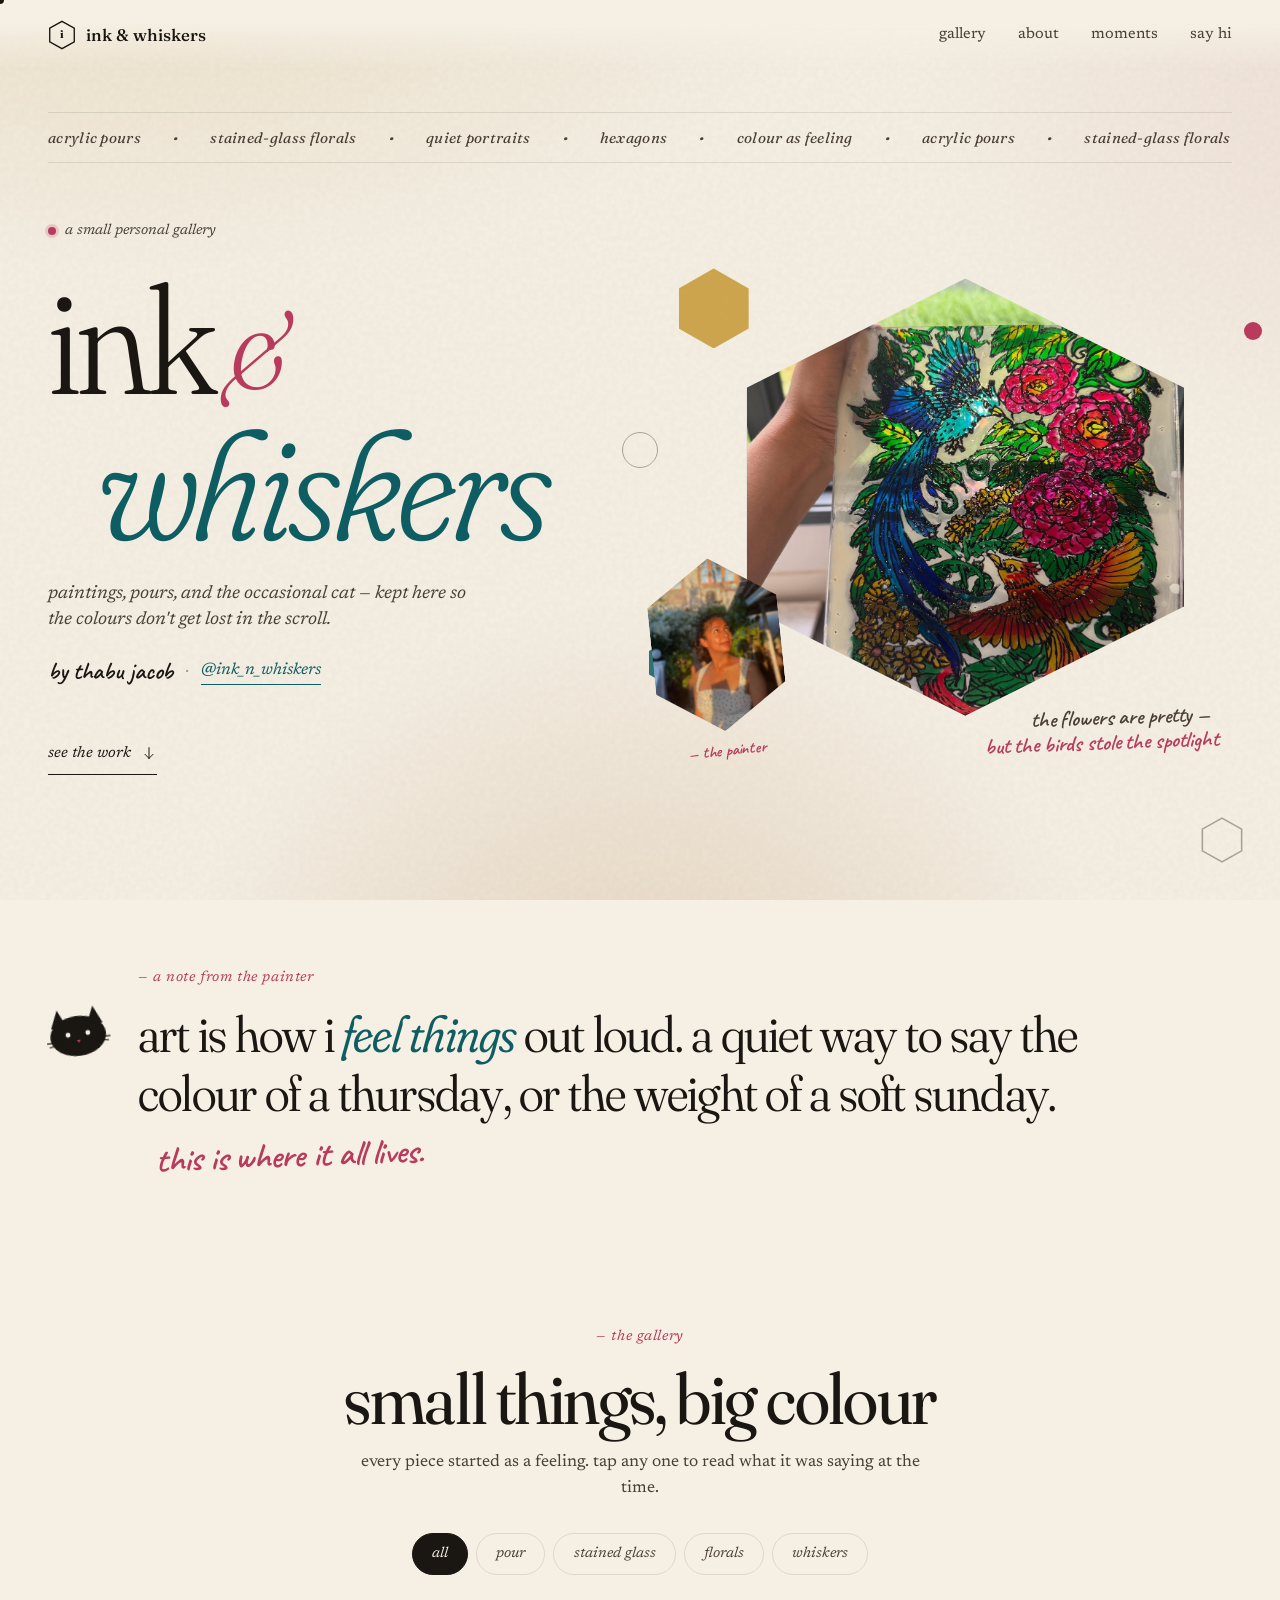
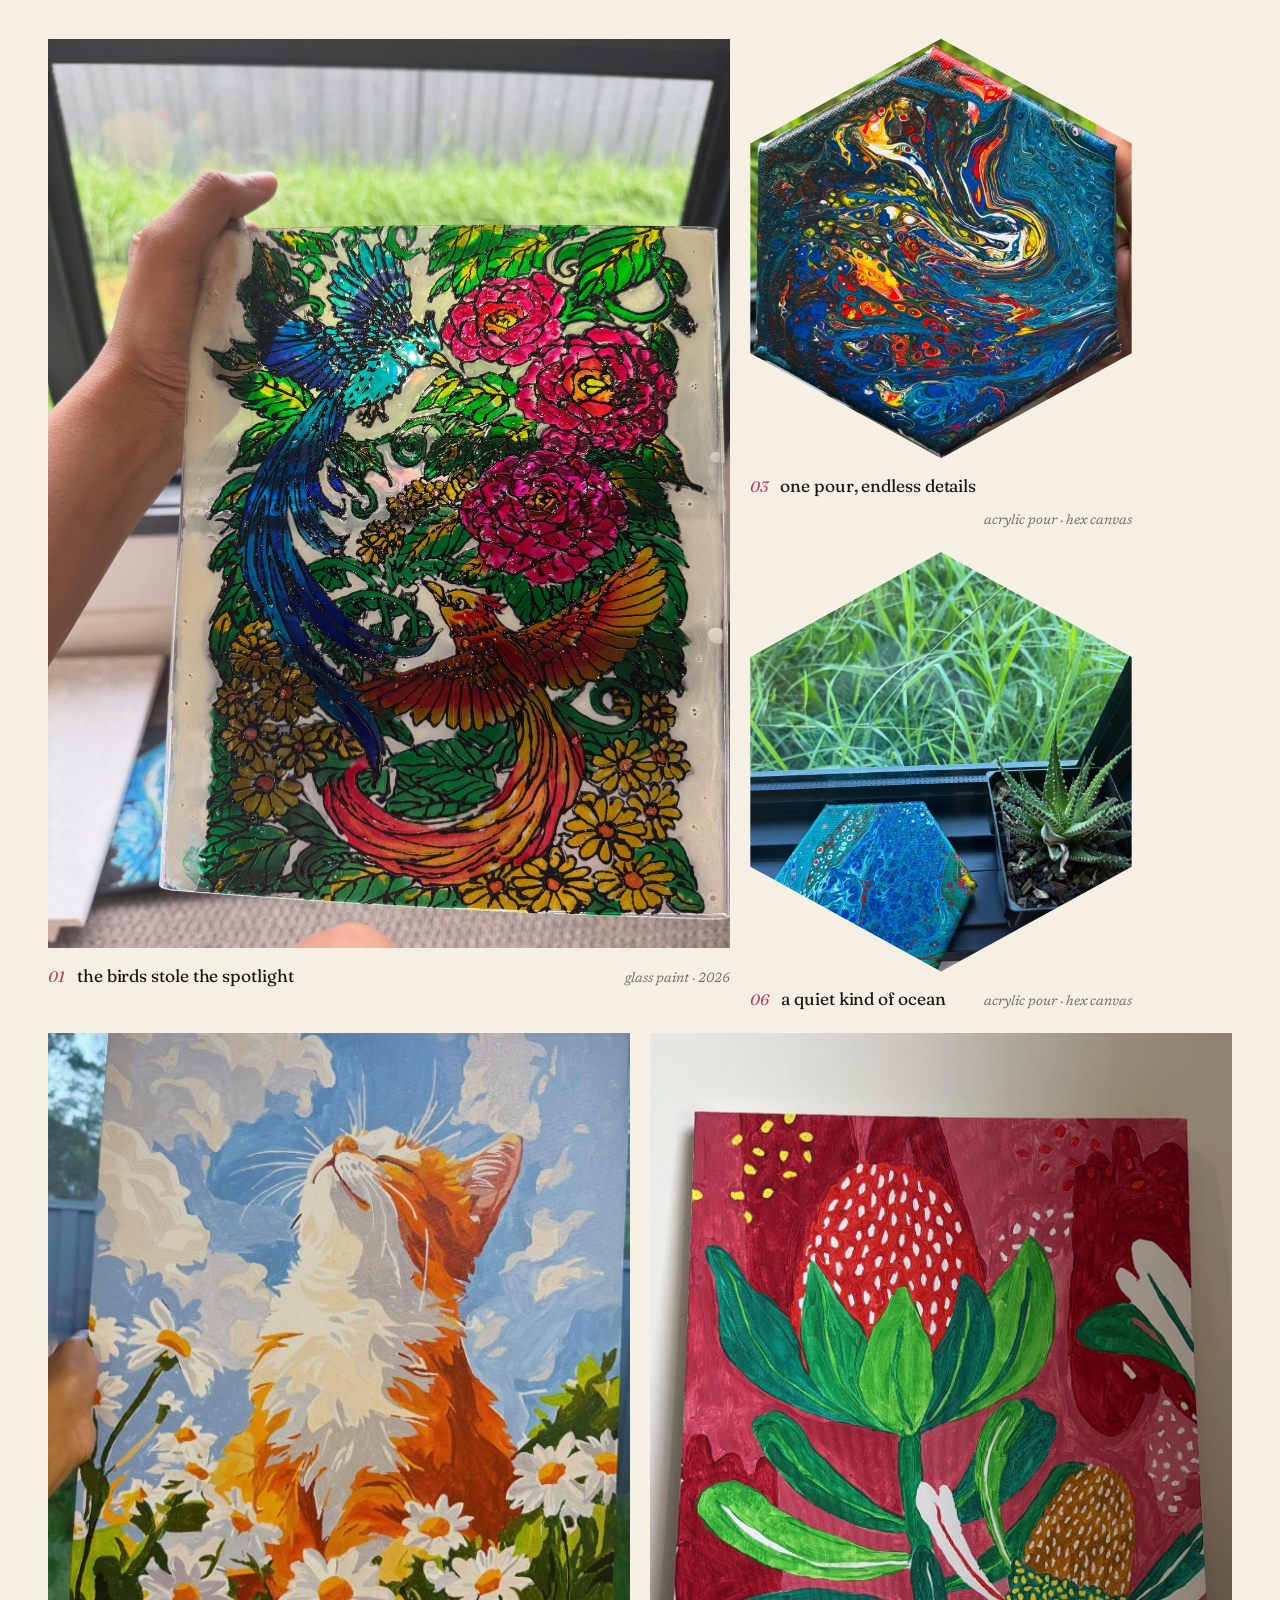
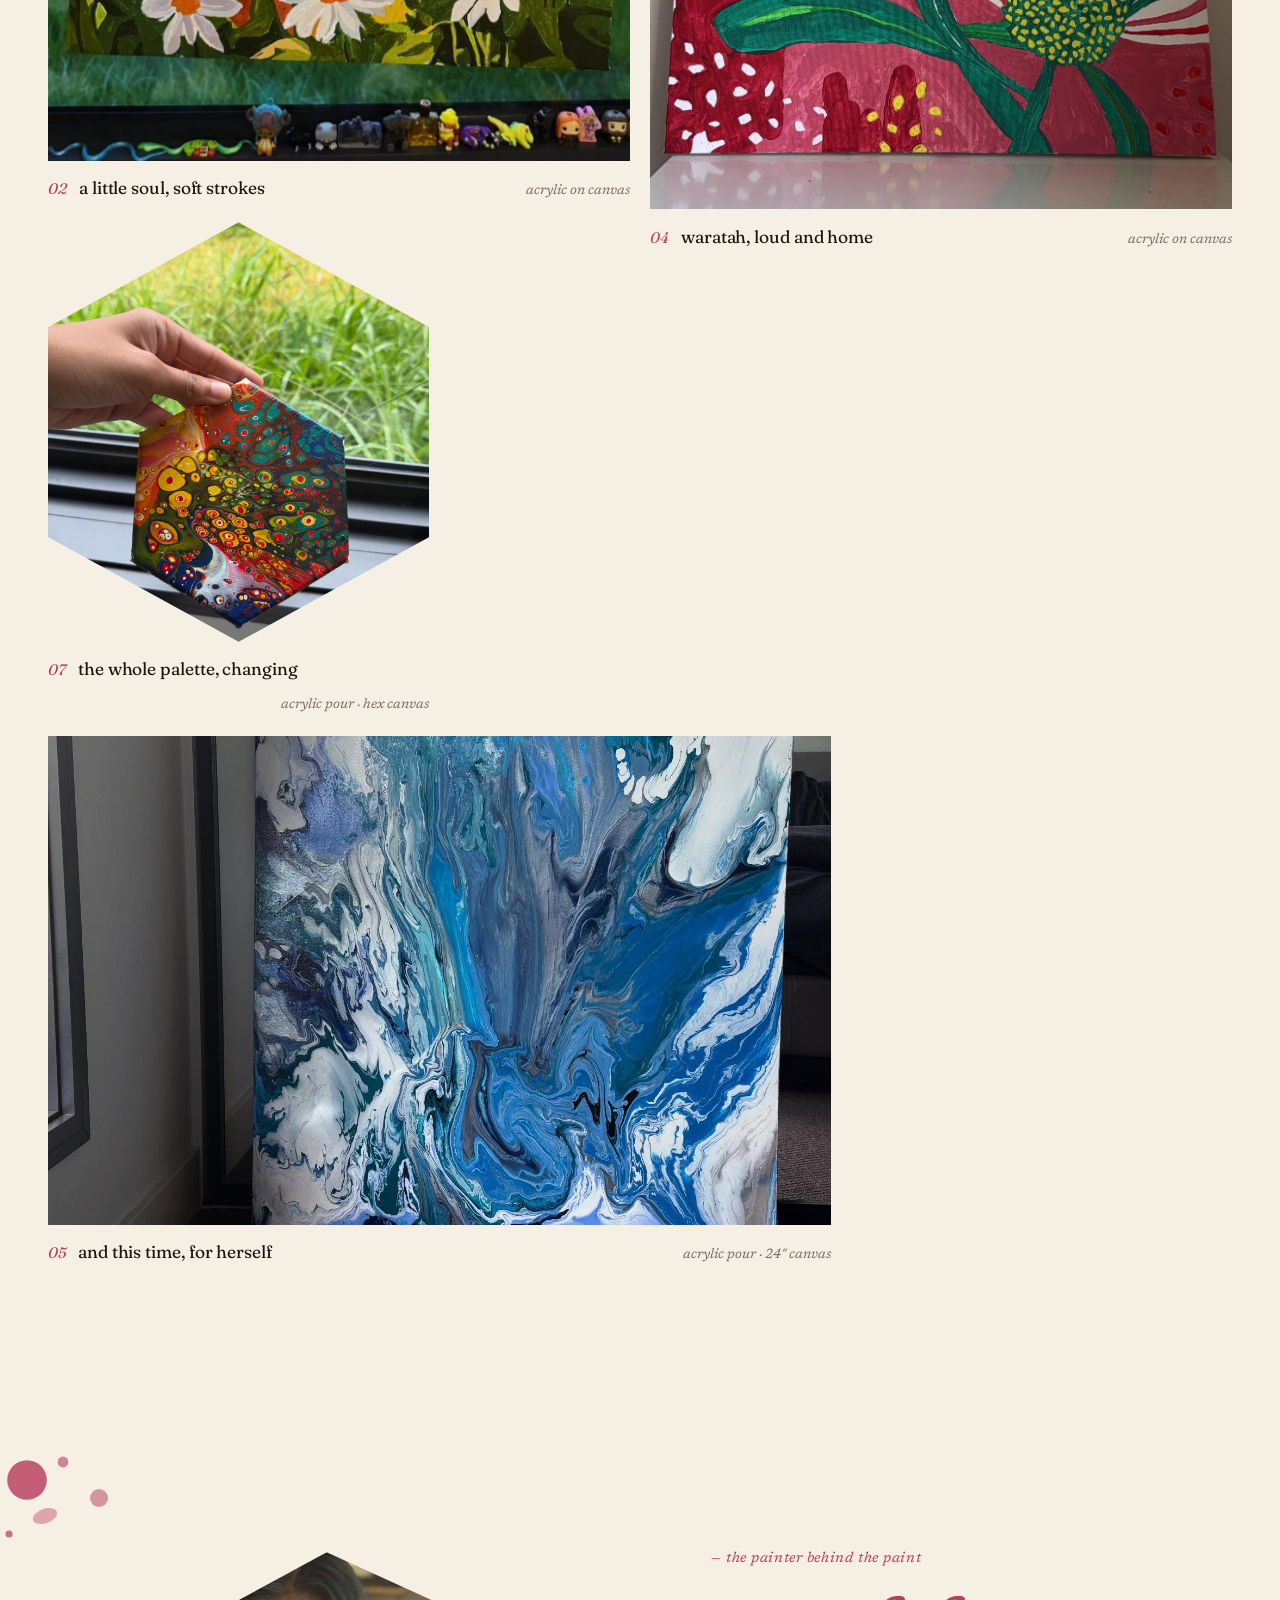
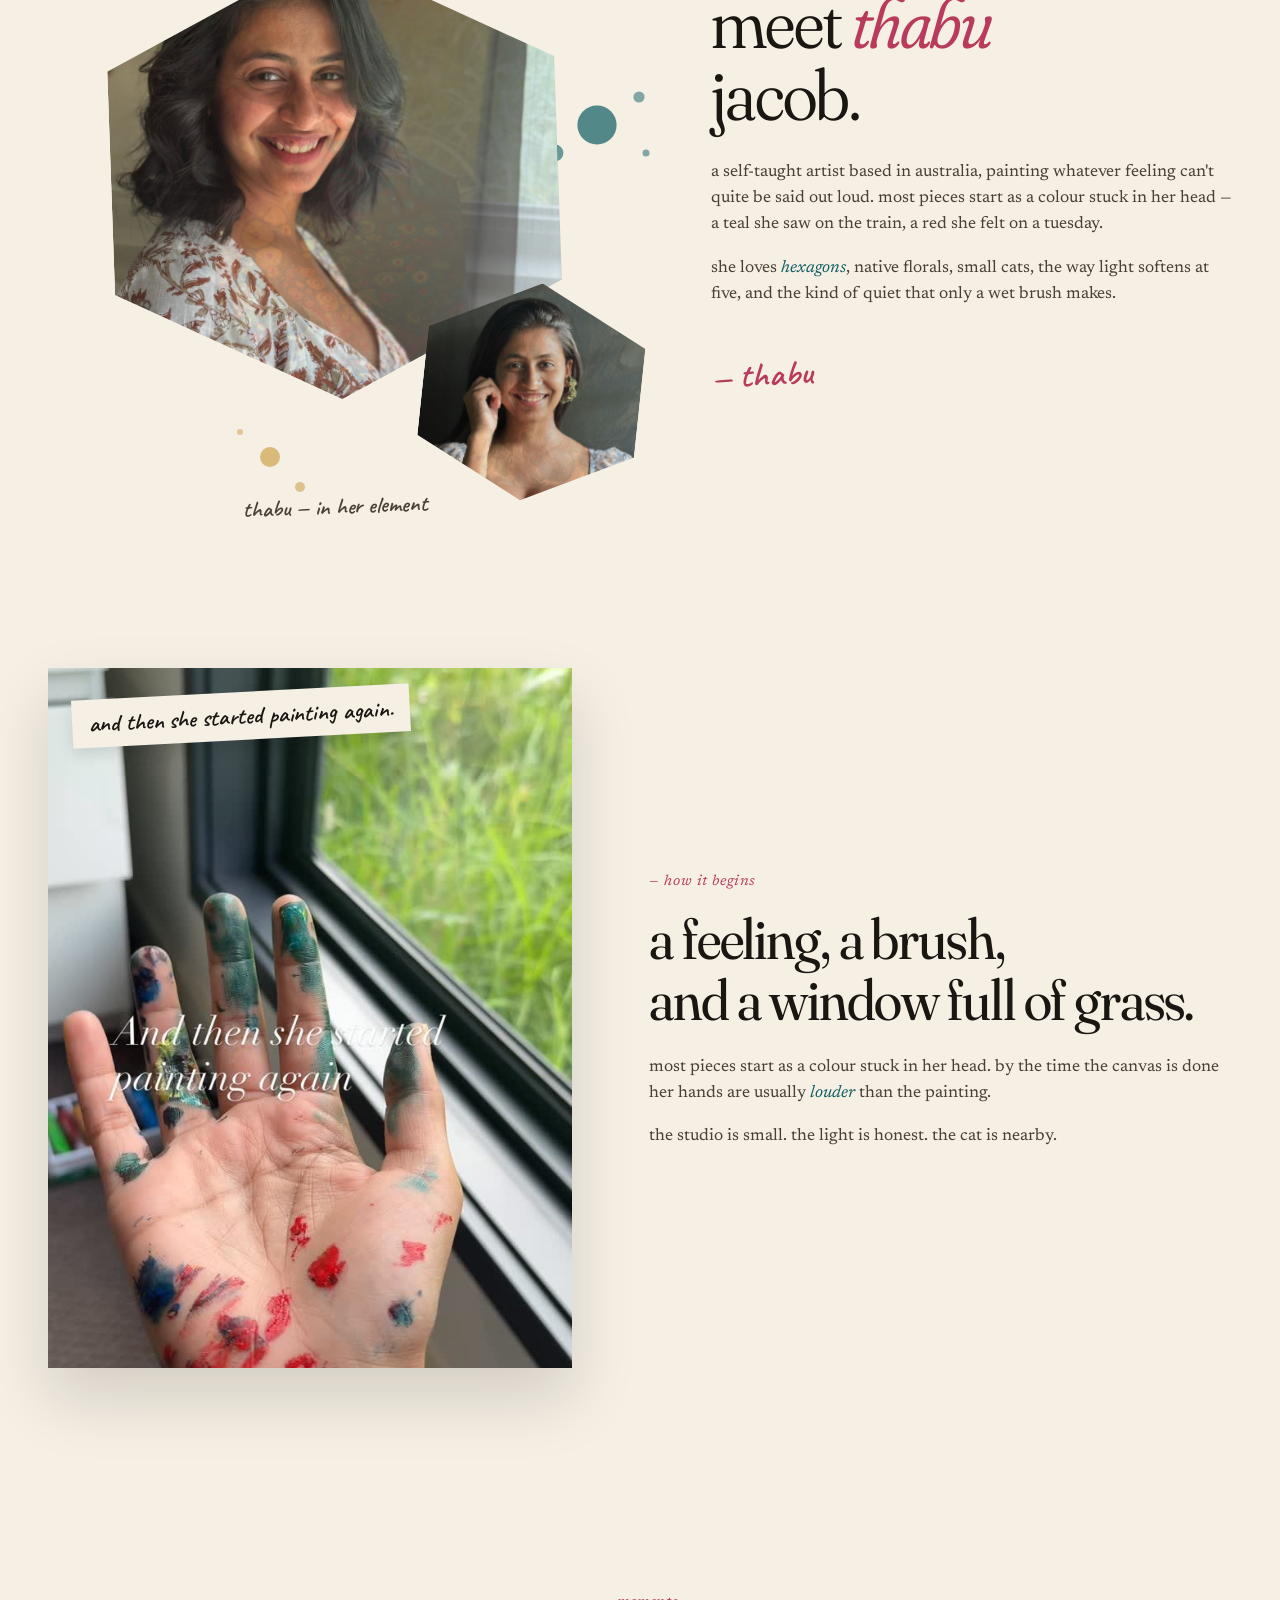
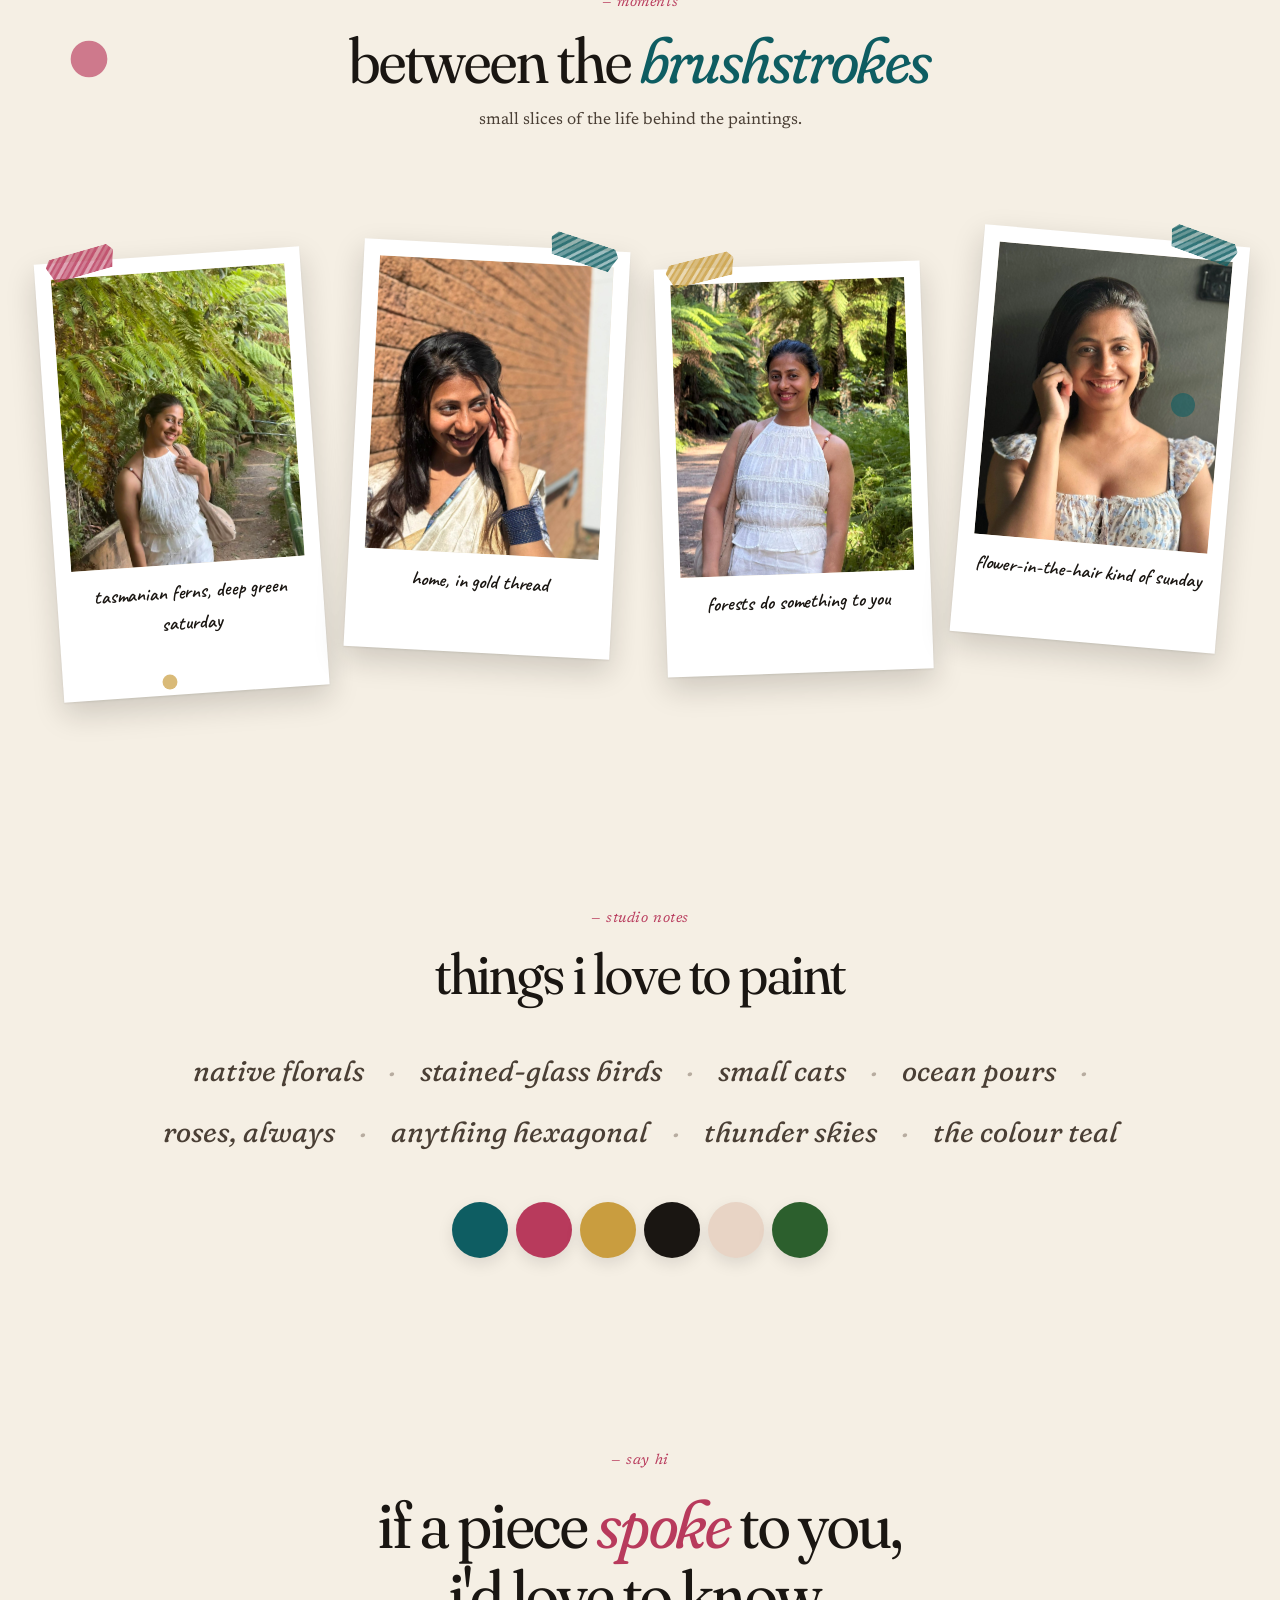
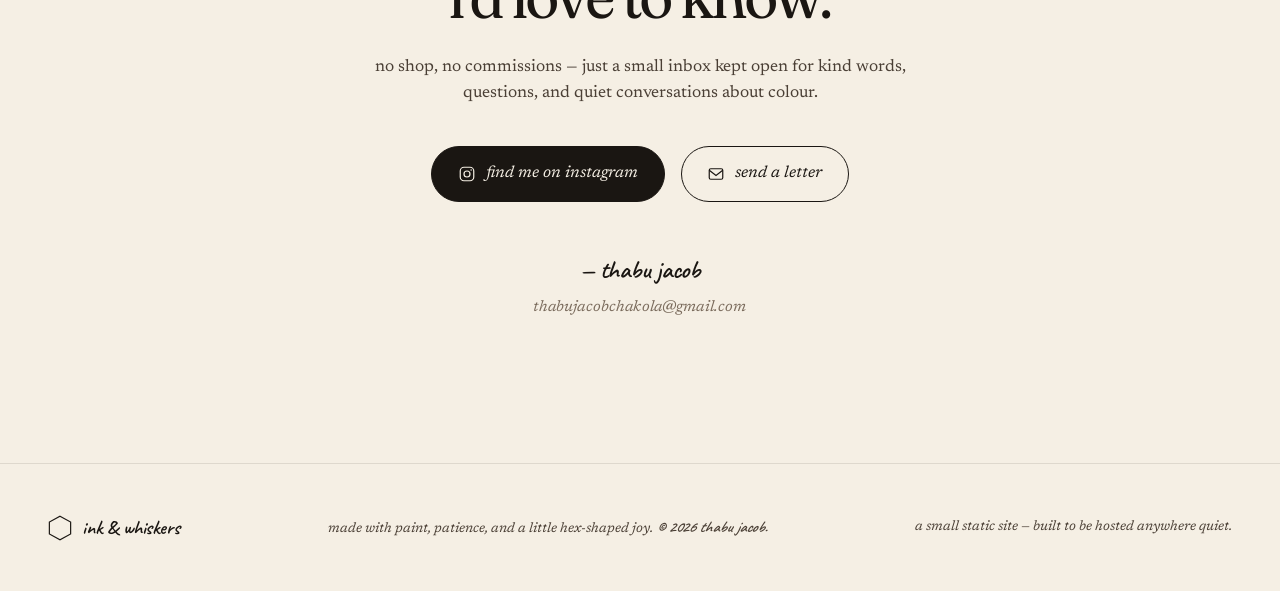
==== commit 83f38a86: "Add files via upload" ====
--- a/index.html
+++ b/index.html
@@ -3,13 +3,10 @@
 <head>
   <meta charset="UTF-8" />
   <meta name="viewport" content="width=device-width, initial-scale=1.0" />
-  <title>ink & whiskers — a quiet little gallery</title>
-  <meta name="description" content="A personal gallery of paintings by ink_n_whiskers — acrylic pours, stained-glass florals, and small souls captured in soft strokes." />
-
-  <!-- favicon: small hex -->
+  <title>ink & whiskers — paintings by thabu jacob</title>
+  <meta name="description" content="A personal gallery of paintings by Thabu Jacob (@ink_n_whiskers) — acrylic pours, stained-glass florals, and small souls captured in soft strokes." />
   <link rel="icon" href="data:image/svg+xml,%3Csvg xmlns='http://www.w3.org/2000/svg' viewBox='0 0 100 100'%3E%3Cpolygon points='50,4 92,28 92,72 50,96 8,72 8,28' fill='%231A1612'/%3E%3C/svg%3E" />
 
-  <!-- Fonts: Fraunces (variable display serif) + Newsreader (editorial body) + Caveat (hand) -->
   <link rel="preconnect" href="https://fonts.googleapis.com" />
   <link rel="preconnect" href="https://fonts.gstatic.com" crossorigin />
   <link href="https://fonts.googleapis.com/css2?family=Caveat:wght@400;600;700&family=Fraunces:opsz,wght,SOFT@9..144,300..900,0..100&family=Newsreader:ital,opsz,wght@0,6..72,300..700;1,6..72,300..700&display=swap" rel="stylesheet" />
@@ -18,7 +15,7 @@
 </head>
 <body>
 
-  <!-- ====== INK DROP ENTRY ====== -->
+  <!-- INK DROP ENTRY -->
   <div class="ink-curtain" id="inkCurtain">
     <svg class="ink-drop" viewBox="0 0 600 600" aria-hidden="true">
       <defs>
@@ -29,21 +26,18 @@
         </radialGradient>
       </defs>
       <circle cx="300" cy="300" r="280" fill="url(#dropGrad)" />
-      <!-- splatter dots -->
-      <circle cx="80"  cy="200" r="14" fill="#1a1612" />
+      <circle cx="80" cy="200" r="14" fill="#1a1612" />
       <circle cx="540" cy="240" r="10" fill="#1a1612" />
       <circle cx="120" cy="460" r="18" fill="#1a1612" />
-      <circle cx="510" cy="470" r="8"  fill="#1a1612" />
-      <circle cx="50"  cy="340" r="6"  fill="#1a1612" />
-      <circle cx="560" cy="370" r="5"  fill="#1a1612" />
+      <circle cx="510" cy="470" r="8" fill="#1a1612" />
     </svg>
   </div>
 
-  <!-- ====== CUSTOM CURSOR ====== -->
+  <!-- CURSOR -->
   <div class="cursor-dot" id="cursorDot" aria-hidden="true"></div>
   <div class="cursor-ring" id="cursorRing" aria-hidden="true"></div>
 
-  <!-- ====== SCROLL PROGRESS (ink fills the hex) ====== -->
+  <!-- SCROLL PROGRESS HEX -->
   <div class="scroll-progress" aria-hidden="true">
     <svg viewBox="0 0 40 44">
       <polygon class="hex-outline" points="20,2 38,12 38,32 20,42 2,32 2,12" />
@@ -51,7 +45,7 @@
     </svg>
   </div>
 
-  <!-- ====== NAV ====== -->
+  <!-- NAV -->
   <nav class="nav">
     <a href="#top" class="nav-mark" aria-label="ink and whiskers">
       <svg viewBox="0 0 40 44" aria-hidden="true">
@@ -62,13 +56,13 @@
     </a>
     <ul class="nav-links">
       <li><a href="#gallery">gallery</a></li>
-      <li><a href="#about">about</a></li>
-      <li><a href="#notes">studio notes</a></li>
+      <li><a href="#painter">about</a></li>
+      <li><a href="#moments">moments</a></li>
       <li><a href="#hello">say hi</a></li>
     </ul>
   </nav>
 
-  <!-- ====== HERO ====== -->
+  <!-- HERO -->
   <header class="hero" id="top">
     <div class="hero-marquee" aria-hidden="true">
       <div class="marquee-track">
@@ -97,7 +91,7 @@
           colours don't get lost in the scroll.
         </p>
         <p class="hero-byline">
-          <span class="hand">by hart</span>
+          <span class="hand">by thabu jacob</span>
           <span class="bullet">·</span>
           <a href="https://www.instagram.com/ink_n_whiskers/" target="_blank" rel="noopener" class="ig-inline">@ink_n_whiskers</a>
         </p>
@@ -114,11 +108,21 @@
         <div class="hex-frame">
           <img src="images/stained-glass-birds.jpg" alt="A glass-paint piece of a blue peacock and a phoenix surrounded by pink roses, sunflowers and emerald leaves." />
         </div>
+
+        <!-- floating secondary portrait -->
+        <div class="hero-portrait">
+          <div class="hex-frame hex-frame--small">
+            <img src="images/thabu-golden.jpg" alt="Thabu Jacob in golden afternoon light, looking up into the sun." />
+            <div class="paint-blend paint-blend--gold" aria-hidden="true"></div>
+          </div>
+          <span class="hand portrait-tag">— the painter</span>
+        </div>
+
         <figcaption>
           <span class="hand">the flowers are pretty —</span>
           <span class="hand">but the birds stole the spotlight</span>
         </figcaption>
-        <!-- floating accent shapes -->
+
         <span class="float-hex hex-a" aria-hidden="true"></span>
         <span class="float-hex hex-b" aria-hidden="true"></span>
         <span class="float-blob" aria-hidden="true"></span>
@@ -126,7 +130,7 @@
     </div>
   </header>
 
-  <!-- ====== MANIFESTO ====== -->
+  <!-- MANIFESTO -->
   <section class="manifesto reveal">
     <p class="kicker">— a note from the painter</p>
     <h2 class="display manifesto-text">
@@ -137,7 +141,7 @@
     </h2>
   </section>
 
-  <!-- ====== GALLERY ====== -->
+  <!-- GALLERY -->
   <section class="gallery" id="gallery">
     <div class="section-head">
       <p class="kicker">— the gallery</p>
@@ -157,7 +161,6 @@
     </div>
 
     <div class="art-grid" id="artGrid">
-      <!-- 1: Stained glass birds — large feature -->
       <figure class="art art--tall art--feature" data-cat="glass floral" data-id="1">
         <div class="art-wrap">
           <img src="images/stained-glass-birds.jpg" alt="Stained-glass painting of peacock and phoenix among roses and sunflowers" loading="lazy"/>
@@ -169,10 +172,9 @@
         </figcaption>
       </figure>
 
-      <!-- 2: Cat in daisies -->
       <figure class="art" data-cat="cat" data-id="2">
         <div class="art-wrap">
-          <img src="images/cat-daisies.jpg" alt="Painting of a ginger and white cat in a field of daisies looking up at the sky" loading="lazy"/>
+          <img src="images/cat-daisies.jpg" alt="Painting of a ginger and white cat in a field of daisies" loading="lazy"/>
         </div>
         <figcaption>
           <span class="art-num">02</span>
@@ -181,10 +183,9 @@
         </figcaption>
       </figure>
 
-      <!-- 3: Hex pour cosmic — hexagon clipped -->
       <figure class="art art--hex" data-cat="pour" data-id="3">
         <div class="art-wrap art-wrap--hex">
-          <img src="images/hex-pour-cosmic.jpg" alt="Hexagonal acrylic pour painting with deep blues, swirling reds and gold cells" loading="lazy"/>
+          <img src="images/hex-pour-cosmic.jpg" alt="Hexagonal acrylic pour with deep blues, swirling reds and gold cells" loading="lazy"/>
         </div>
         <figcaption>
           <span class="art-num">03</span>
@@ -193,7 +194,6 @@
         </figcaption>
       </figure>
 
-      <!-- 4: Waratah -->
       <figure class="art art--tall" data-cat="floral" data-id="4">
         <div class="art-wrap">
           <img src="images/waratah.jpg" alt="Bold acrylic painting of a red waratah and banksia flowers on a deep magenta background" loading="lazy"/>
@@ -205,10 +205,9 @@
         </figcaption>
       </figure>
 
-      <!-- 5: Ocean pour -->
       <figure class="art art--wide" data-cat="pour" data-id="5">
         <div class="art-wrap">
-          <img src="images/ocean-pour.jpg" alt="Acrylic pour painting with stormy blues, whites and silvers like an ocean" loading="lazy"/>
+          <img src="images/ocean-pour.jpg" alt="Acrylic pour painting in stormy blues, whites and silvers" loading="lazy"/>
         </div>
         <figcaption>
           <span class="art-num">05</span>
@@ -217,10 +216,9 @@
         </figcaption>
       </figure>
 
-      <!-- 6: Hex pour teal -->
       <figure class="art art--hex" data-cat="pour" data-id="6">
         <div class="art-wrap art-wrap--hex">
-          <img src="images/hex-pour-teal.jpg" alt="Hexagonal acrylic pour in teal, turquoise and red cells beside a small succulent" loading="lazy"/>
+          <img src="images/hex-pour-teal.jpg" alt="Hexagonal acrylic pour in teal, turquoise and red cells" loading="lazy"/>
         </div>
         <figcaption>
           <span class="art-num">06</span>
@@ -229,10 +227,9 @@
         </figcaption>
       </figure>
 
-      <!-- 7: Hex pour rainbow -->
       <figure class="art art--hex" data-cat="pour" data-id="7">
         <div class="art-wrap art-wrap--hex">
-          <img src="images/hex-pour-rainbow.jpg" alt="Hexagonal acrylic pour with red, orange, yellow and teal cells in a bloom pattern" loading="lazy"/>
+          <img src="images/hex-pour-rainbow.jpg" alt="Hexagonal acrylic pour with red, orange, yellow and teal cells" loading="lazy"/>
         </div>
         <figcaption>
           <span class="art-num">07</span>
@@ -243,10 +240,71 @@
     </div>
   </section>
 
-  <!-- ====== PROCESS / PORTRAIT ====== -->
-  <section class="process reveal" id="about">
+  <!-- PAINTER (about) -->
+  <section class="painter reveal" id="painter">
+    <div class="painter-grid">
+      <div class="painter-visual">
+        <!-- main hex portrait with paint blend -->
+        <div class="portrait-stack">
+          <div class="hex-portrait hex-portrait--main">
+            <img src="images/thabu-portrait.jpg" alt="Thabu Jacob smiling, with framed artwork on a shelf behind her." />
+            <div class="paint-blend paint-blend--rose" aria-hidden="true"></div>
+          </div>
+
+          <!-- secondary smaller portrait, offset -->
+          <div class="hex-portrait hex-portrait--peek">
+            <img src="images/thabu-flower.jpg" alt="Thabu with a green flower tucked behind her ear." />
+            <div class="paint-blend paint-blend--teal" aria-hidden="true"></div>
+          </div>
+
+          <!-- paint splatter SVG accents -->
+          <svg class="splatter splatter-a" viewBox="0 0 200 200" aria-hidden="true">
+            <circle cx="40" cy="60" r="22" fill="#B83A5C" opacity="0.8"/>
+            <circle cx="80" cy="40" r="6" fill="#B83A5C" opacity="0.6"/>
+            <circle cx="120" cy="80" r="10" fill="#B83A5C" opacity="0.5"/>
+            <circle cx="20" cy="120" r="4" fill="#B83A5C" opacity="0.7"/>
+            <ellipse cx="60" cy="100" rx="14" ry="8" fill="#B83A5C" opacity="0.4" transform="rotate(-20 60 100)"/>
+          </svg>
+          <svg class="splatter splatter-b" viewBox="0 0 200 200" aria-hidden="true">
+            <circle cx="100" cy="100" r="28" fill="#0E5D62" opacity="0.7"/>
+            <circle cx="160" cy="60" r="8" fill="#0E5D62" opacity="0.5"/>
+            <circle cx="40" cy="140" r="12" fill="#0E5D62" opacity="0.6"/>
+            <circle cx="170" cy="140" r="5" fill="#0E5D62" opacity="0.5"/>
+          </svg>
+          <svg class="splatter splatter-c" viewBox="0 0 200 200" aria-hidden="true">
+            <circle cx="100" cy="100" r="20" fill="#C99D3F" opacity="0.65"/>
+            <circle cx="40" cy="50" r="6" fill="#C99D3F" opacity="0.5"/>
+            <circle cx="160" cy="160" r="10" fill="#C99D3F" opacity="0.55"/>
+          </svg>
+
+          <span class="hand portrait-caption">thabu — in her element</span>
+        </div>
+      </div>
+
+      <div class="painter-text">
+        <p class="kicker">— the painter behind the paint</p>
+        <h2 class="display">
+          meet <em>thabu</em><br/>
+          jacob.
+        </h2>
+        <p class="lede">
+          a self-taught artist based in australia, painting whatever feeling
+          can't quite be said out loud. most pieces start as a colour stuck
+          in her head — a teal she saw on the train, a red she felt on a tuesday.
+        </p>
+        <p class="lede">
+          she loves <em>hexagons</em>, native florals, small cats, the way light
+          softens at five, and the kind of quiet that only a wet brush makes.
+        </p>
+        <p class="painter-sig hand">— thabu</p>
+      </div>
+    </div>
+  </section>
+
+  <!-- PROCESS -->
+  <section class="process reveal">
     <figure class="process-img">
-      <img src="images/painters-hand.jpg" alt="A hand covered in blue, green and red paint, held up to a window with grass outside" />
+      <img src="images/painters-hand.jpg" alt="A hand covered in blue, green and red paint, held up to a window with grass outside." />
       <span class="process-tag hand">and then she started painting again.</span>
     </figure>
     <div class="process-text">
@@ -256,17 +314,57 @@
         and a window full of grass.
       </h2>
       <p class="lede">
-        most pieces start as a colour stuck in my head — a teal i saw on
-        the train, a red i felt on a tuesday. by the time the canvas is
-        done my hands are usually <em>louder</em> than the painting.
+        most pieces start as a colour stuck in her head. by the time the
+        canvas is done her hands are usually <em>louder</em> than the
+        painting.
       </p>
       <p class="lede">
-        i'm self-taught, based in australia, and very fond of hexagons.
+        the studio is small. the light is honest. the cat is nearby.
       </p>
     </div>
   </section>
 
-  <!-- ====== STUDIO NOTES ====== -->
+  <!-- MOMENTS / Collage -->
+  <section class="moments reveal" id="moments">
+    <div class="moments-head">
+      <p class="kicker">— moments</p>
+      <h2 class="display">between the <em>brushstrokes</em></h2>
+      <p class="lede">small slices of the life behind the paintings.</p>
+    </div>
+
+    <div class="polaroid-stack">
+      <figure class="polaroid pol-1">
+        <div class="pol-tape pol-tape--tl"></div>
+        <div class="pol-photo"><img src="images/thabu-ferns.jpg" alt="Thabu smiling beneath giant ferns." /></div>
+        <figcaption class="hand">tasmanian ferns, deep green saturday</figcaption>
+      </figure>
+
+      <figure class="polaroid pol-2">
+        <div class="pol-tape pol-tape--tr"></div>
+        <div class="pol-photo"><img src="images/thabu-saree.jpg" alt="Thabu in a cream saree against a brick wall." /></div>
+        <figcaption class="hand">home, in gold thread</figcaption>
+      </figure>
+
+      <figure class="polaroid pol-3">
+        <div class="pol-tape pol-tape--tl"></div>
+        <div class="pol-photo"><img src="images/thabu-forest.jpg" alt="Thabu in a sunlit forest path with ferns behind her." /></div>
+        <figcaption class="hand">forests do something to you</figcaption>
+      </figure>
+
+      <figure class="polaroid pol-4">
+        <div class="pol-tape pol-tape--tr"></div>
+        <div class="pol-photo"><img src="images/thabu-flower.jpg" alt="Thabu smiling with a green flower in her hair." /></div>
+        <figcaption class="hand">flower-in-the-hair kind of sunday</figcaption>
+      </figure>
+    </div>
+
+    <!-- scattered paint dots -->
+    <svg class="moments-dot moments-dot--a" viewBox="0 0 60 60" aria-hidden="true"><circle cx="30" cy="30" r="22" fill="#B83A5C" opacity="0.65"/></svg>
+    <svg class="moments-dot moments-dot--b" viewBox="0 0 60 60" aria-hidden="true"><circle cx="30" cy="30" r="18" fill="#0E5D62" opacity="0.6"/></svg>
+    <svg class="moments-dot moments-dot--c" viewBox="0 0 60 60" aria-hidden="true"><circle cx="30" cy="30" r="14" fill="#C99D3F" opacity="0.7"/></svg>
+  </section>
+
+  <!-- NOTES -->
   <section class="notes reveal" id="notes">
     <p class="kicker">— studio notes</p>
     <h2 class="display">things i love to paint</h2>
@@ -299,13 +397,13 @@
     </div>
   </section>
 
-  <!-- ====== CONTACT ====== -->
+  <!-- CONTACT -->
   <section class="hello reveal" id="hello">
     <p class="kicker">— say hi</p>
     <h2 class="display">if a piece <em>spoke</em> to you,<br/>i'd love to know.</h2>
     <p class="lede">
-      no shop, no commissions — just a small inbox kept open
-      for kind words, questions, and quiet conversations about colour.
+      no shop, no commissions — just a small inbox kept open for kind words,
+      questions, and quiet conversations about colour.
     </p>
 
     <div class="contact-actions">
@@ -317,7 +415,7 @@
         </svg>
         find me on instagram
       </a>
-      <a class="btn btn--ghost" href="mailto:hello@example.com">
+      <a class="btn btn--ghost" href="mailto:thabujacobchakola@gmail.com">
         <svg viewBox="0 0 24 24" aria-hidden="true" fill="none" stroke="currentColor" stroke-width="1.6">
           <rect x="3" y="5" width="18" height="14" rx="2"/>
           <path d="M3 7l9 7 9-7"/>
@@ -325,9 +423,14 @@
         send a letter
       </a>
     </div>
-  </section>
-
-  <!-- ====== FOOTER ====== -->
+
+    <p class="hello-byline">
+      <span class="hand">— thabu jacob</span>
+      <span class="hello-email">thabujacobchakola@gmail.com</span>
+    </p>
+  </section>
+
+  <!-- FOOTER -->
   <footer class="foot">
     <div class="foot-grid">
       <div class="foot-mark">
@@ -336,12 +439,12 @@
         </svg>
         <span class="hand">ink &amp; whiskers</span>
       </div>
-      <p class="foot-line">made with paint, patience, and a little hex-shaped joy. <span class="hand">© 2026 hart.</span></p>
+      <p class="foot-line">made with paint, patience, and a little hex-shaped joy. <span class="hand">© 2026 thabu jacob.</span></p>
       <p class="foot-credit">a small static site — built to be hosted anywhere quiet.</p>
     </div>
   </footer>
 
-  <!-- ====== LIGHTBOX ====== -->
+  <!-- LIGHTBOX -->
   <div class="lightbox" id="lightbox" aria-hidden="true">
     <button class="lb-close" id="lbClose" aria-label="close">
       <svg viewBox="0 0 24 24" fill="none" stroke="currentColor" stroke-width="1.6"><path d="M5 5l14 14M19 5L5 19"/></svg>
@@ -357,23 +460,18 @@
     </div>
   </div>
 
-  <!-- tiny easter egg cat: appears after scrolling -->
+  <!-- peek cat easter egg -->
   <div class="peek-cat" id="peekCat" aria-hidden="true">
     <svg viewBox="0 0 80 80">
-      <!-- ears -->
       <polygon points="14,46 22,28 30,46" fill="#1A1612"/>
       <polygon points="50,46 58,28 66,46" fill="#1A1612"/>
-      <!-- head -->
       <ellipse cx="40" cy="56" rx="28" ry="20" fill="#1A1612"/>
-      <!-- eyes -->
       <circle cx="30" cy="54" r="2.4" fill="#F5EFE4"/>
       <circle cx="50" cy="54" r="2.4" fill="#F5EFE4"/>
-      <!-- whiskers -->
-      <line x1="8"  y1="60" x2="22" y2="60" stroke="#1A1612" stroke-width="1.2"/>
+      <line x1="8" y1="60" x2="22" y2="60" stroke="#1A1612" stroke-width="1.2"/>
       <line x1="58" y1="60" x2="72" y2="60" stroke="#1A1612" stroke-width="1.2"/>
       <line x1="10" y1="64" x2="22" y2="63" stroke="#1A1612" stroke-width="1.2"/>
       <line x1="58" y1="63" x2="70" y2="64" stroke="#1A1612" stroke-width="1.2"/>
-      <!-- nose -->
       <polygon points="38,60 42,60 40,63" fill="#B83A5C"/>
     </svg>
   </div>
--- a/styles.css
+++ b/styles.css
@@ -902,3 +902,356 @@
   .reveal { opacity: 1; transform: none; }
   .art { opacity: 1; transform: none; }
 }
+
+/* ============================================================
+   HERO secondary portrait
+============================================================ */
+.hero-portrait {
+  position: absolute;
+  bottom: -3rem;
+  left: -3.5rem;
+  width: 150px;
+  display: flex;
+  flex-direction: column;
+  align-items: center;
+  gap: 0.4rem;
+  transform: rotate(-6deg);
+  z-index: 3;
+  animation: heroIn 1.6s var(--ease) 2s backwards;
+}
+.hero-portrait .portrait-tag {
+  font-size: 1.05rem;
+  color: var(--rose);
+  letter-spacing: -0.01em;
+}
+.hex-frame--small {
+  width: 130px;
+  aspect-ratio: 1 / 1;
+  filter: drop-shadow(0 12px 24px rgba(26,22,18,0.25));
+  position: relative;
+}
+.hex-frame--small img {
+  width: 100%; height: 100%;
+  object-fit: cover;
+  object-position: center 30%;
+}
+@media (max-width: 880px) {
+  .hero-portrait {
+    bottom: auto;
+    top: 1rem;
+    left: auto;
+    right: -1rem;
+    width: 95px;
+    transform: rotate(8deg);
+  }
+  .hex-frame--small { width: 88px; }
+  .hero-portrait .portrait-tag {
+    font-size: 0.85rem;
+    text-align: center;
+    margin-top: 0.3rem;
+  }
+}
+
+/* ============================================================
+   PAINT BLEND overlay (used on portraits)
+============================================================ */
+.paint-blend {
+  position: absolute;
+  inset: 0;
+  pointer-events: none;
+  mix-blend-mode: multiply;
+  opacity: 0;
+  transition: opacity .8s var(--ease);
+  background-size: cover;
+  background-position: center;
+}
+.paint-blend--rose {
+  background-image: url('images/hex-pour-rainbow.jpg');
+  opacity: 0.18;
+}
+.paint-blend--teal {
+  background-image: url('images/ocean-pour.jpg');
+  opacity: 0.22;
+}
+.paint-blend--gold {
+  background-image: url('images/hex-pour-cosmic.jpg');
+  opacity: 0.12;
+}
+.hex-portrait:hover .paint-blend,
+.hex-frame--small:hover .paint-blend {
+  opacity: 0.4;
+}
+
+/* ============================================================
+   PAINTER section
+============================================================ */
+.painter {
+  padding: 7rem clamp(1rem, 4vw, 3rem) 6rem;
+  max-width: var(--max);
+  margin: 0 auto;
+  position: relative;
+  z-index: 2;
+}
+.painter-grid {
+  display: grid;
+  grid-template-columns: 1.1fr 1fr;
+  gap: clamp(2.5rem, 7vw, 6rem);
+  align-items: center;
+}
+
+.portrait-stack {
+  position: relative;
+  width: 100%;
+  aspect-ratio: 1 / 1.05;
+  display: flex;
+  align-items: center;
+  justify-content: center;
+}
+
+.hex-portrait {
+  position: relative;
+  clip-path: var(--hex);
+  overflow: hidden;
+  background: var(--ink);
+  filter: drop-shadow(0 30px 60px rgba(26,22,18,0.28));
+  transition: transform .9s var(--ease);
+}
+.hex-portrait img {
+  width: 100%; height: 100%;
+  object-fit: cover;
+  transition: transform 1.4s var(--ease), filter .8s var(--ease);
+}
+.hex-portrait:hover img { transform: scale(1.08); }
+
+.hex-portrait--main {
+  width: 78%;
+  aspect-ratio: 1 / 1;
+  z-index: 2;
+  transform: rotate(-2deg);
+}
+.hex-portrait--peek {
+  position: absolute;
+  bottom: 0; right: 0;
+  width: 38%;
+  aspect-ratio: 1 / 1;
+  z-index: 3;
+  transform: rotate(6deg) translate(10%, 10%);
+}
+.hex-portrait--peek img { object-position: center 25%; }
+
+.splatter {
+  position: absolute;
+  width: 180px; height: 180px;
+  pointer-events: none;
+  z-index: 1;
+}
+.splatter-a { top: -8%; left: -10%; animation: floatA 8s ease-in-out infinite; }
+.splatter-b { top: 30%; right: -8%; width: 140px; height: 140px; animation: floatB 11s ease-in-out infinite; }
+.splatter-c { bottom: -5%; left: 30%; width: 100px; height: 100px; animation: floatA 9s ease-in-out infinite reverse; }
+
+.portrait-caption {
+  position: absolute;
+  bottom: -3rem;
+  left: 50%;
+  transform: translateX(-50%) rotate(-2deg);
+  font-size: 1.45rem;
+  color: var(--ink-soft);
+  white-space: nowrap;
+  z-index: 4;
+}
+
+.painter-text {
+  position: relative;
+}
+.painter-text .display {
+  font-size: clamp(2.5rem, 6vw, 4.5rem);
+  font-variation-settings: "opsz" 144, "SOFT" 60;
+  font-weight: 350;
+  margin-bottom: 1.8rem;
+  line-height: 1;
+}
+.painter-text .display em {
+  color: var(--rose);
+  font-style: italic;
+  font-variation-settings: "opsz" 144, "SOFT" 100;
+}
+.painter-text .lede { margin-bottom: 1.1rem; }
+.painter-sig {
+  font-size: 2.2rem;
+  color: var(--rose);
+  margin: 1.5rem 0 0;
+  display: inline-block;
+  transform: rotate(-3deg);
+}
+
+@media (max-width: 880px) {
+  .painter-grid { grid-template-columns: 1fr; gap: 5rem; }
+  .portrait-stack { aspect-ratio: 1 / 1; max-width: 380px; margin: 0 auto; }
+  .hex-portrait--main { width: 75%; }
+  .hex-portrait--peek { width: 42%; transform: rotate(6deg) translate(15%, 15%); }
+  .portrait-caption { bottom: -2.5rem; font-size: 1.2rem; }
+}
+
+/* ============================================================
+   MOMENTS / polaroid collage
+============================================================ */
+.moments {
+  padding: 8rem clamp(1rem, 4vw, 3rem) 6rem;
+  max-width: var(--max);
+  margin: 0 auto;
+  position: relative;
+  z-index: 2;
+}
+.moments-head { text-align: center; margin-bottom: 5rem; }
+.moments-head .display {
+  font-size: clamp(2.4rem, 5.5vw, 4rem);
+  font-variation-settings: "opsz" 144, "SOFT" 50;
+  margin-bottom: 1rem;
+}
+.moments-head .display em {
+  color: var(--teal);
+  font-style: italic;
+  font-variation-settings: "opsz" 144, "SOFT" 100;
+}
+.moments-head .lede { margin: 0 auto; }
+
+.polaroid-stack {
+  display: grid;
+  grid-template-columns: repeat(4, 1fr);
+  gap: 2.5rem;
+  align-items: start;
+  padding: 2rem 0;
+  position: relative;
+}
+
+.polaroid {
+  position: relative;
+  background: #fff;
+  padding: 1rem 1rem 3.5rem;
+  margin: 0;
+  box-shadow:
+    0 1px 2px rgba(26,22,18,0.08),
+    0 12px 30px rgba(26,22,18,0.18);
+  transition: transform .5s var(--ease), box-shadow .5s var(--ease);
+  cursor: grab;
+}
+.polaroid:hover {
+  transform: rotate(0deg) translateY(-8px) scale(1.04) !important;
+  box-shadow:
+    0 1px 2px rgba(26,22,18,0.1),
+    0 25px 50px rgba(26,22,18,0.25);
+  z-index: 5;
+}
+.pol-1 { transform: rotate(-4deg) translateY(10px); }
+.pol-2 { transform: rotate(3deg); }
+.pol-3 { transform: rotate(-2deg) translateY(20px); }
+.pol-4 { transform: rotate(5deg) translateY(-10px); }
+
+.pol-photo {
+  overflow: hidden;
+  background: var(--paper-2);
+  aspect-ratio: 4/5;
+}
+.pol-photo img {
+  width: 100%; height: 100%;
+  object-fit: cover;
+  filter: contrast(1.02) saturate(1.05);
+}
+
+.polaroid figcaption {
+  text-align: center;
+  font-size: 1.25rem;
+  color: var(--ink);
+  margin-top: 0.8rem;
+  letter-spacing: -0.005em;
+}
+
+/* "paint tape" at corners — small painted strokes */
+.pol-tape {
+  position: absolute;
+  width: 70px; height: 24px;
+  z-index: 2;
+  background:
+    repeating-linear-gradient(
+      135deg,
+      rgba(184,58,92,0.85) 0px,
+      rgba(184,58,92,0.85) 2px,
+      rgba(184,58,92,0.65) 2px,
+      rgba(184,58,92,0.65) 5px,
+      rgba(184,58,92,0.85) 5px,
+      rgba(184,58,92,0.85) 8px,
+      rgba(184,58,92,0.45) 8px,
+      rgba(184,58,92,0.45) 11px
+    );
+  filter: blur(0.4px);
+  clip-path: polygon(8% 0%, 92% 0%, 100% 30%, 95% 70%, 92% 100%, 8% 100%, 5% 70%, 0% 30%);
+}
+.pol-tape--tl { top: -10px; left: 12px; transform: rotate(-12deg); }
+.pol-tape--tr { top: -10px; right: 12px; transform: rotate(15deg); }
+
+.pol-2 .pol-tape, .pol-4 .pol-tape {
+  background:
+    repeating-linear-gradient(
+      135deg,
+      rgba(14,93,98,0.85) 0px,
+      rgba(14,93,98,0.85) 2px,
+      rgba(14,93,98,0.6) 2px,
+      rgba(14,93,98,0.6) 5px,
+      rgba(14,93,98,0.85) 5px,
+      rgba(14,93,98,0.85) 8px,
+      rgba(14,93,98,0.4) 8px,
+      rgba(14,93,98,0.4) 11px
+    );
+}
+.pol-3 .pol-tape {
+  background:
+    repeating-linear-gradient(
+      135deg,
+      rgba(201,157,63,0.85) 0px,
+      rgba(201,157,63,0.85) 2px,
+      rgba(201,157,63,0.6) 2px,
+      rgba(201,157,63,0.6) 5px,
+      rgba(201,157,63,0.85) 5px,
+      rgba(201,157,63,0.85) 8px,
+      rgba(201,157,63,0.4) 8px,
+      rgba(201,157,63,0.4) 11px
+    );
+}
+
+/* scattered paint dots in moments section */
+.moments-dot { position: absolute; pointer-events: none; }
+.moments-dot--a { top: 18%; left: 5%; width: 50px; height: 50px; animation: floatA 7s ease-in-out infinite; }
+.moments-dot--b { top: 55%; right: 6%; width: 40px; height: 40px; animation: floatB 9s ease-in-out infinite; }
+.moments-dot--c { bottom: 12%; left: 12%; width: 32px; height: 32px; animation: floatA 6s ease-in-out infinite reverse; }
+
+@media (max-width: 980px) {
+  .polaroid-stack { grid-template-columns: repeat(2, 1fr); gap: 2rem; }
+  .pol-1, .pol-3 { transform: rotate(-3deg); }
+  .pol-2, .pol-4 { transform: rotate(3deg); }
+}
+@media (max-width: 520px) {
+  .polaroid-stack { grid-template-columns: 1fr; max-width: 280px; margin: 0 auto; }
+}
+
+/* ============================================================
+   contact additions
+============================================================ */
+.hello-byline {
+  margin-top: 3rem;
+  text-align: center;
+  display: flex;
+  flex-direction: column;
+  gap: 0.4rem;
+  align-items: center;
+}
+.hello-byline .hand {
+  font-size: 1.6rem;
+  color: var(--ink);
+}
+.hello-email {
+  font-family: var(--body);
+  font-style: italic;
+  font-size: 0.95rem;
+  color: var(--ink-mute);
+  letter-spacing: 0.01em;
+}
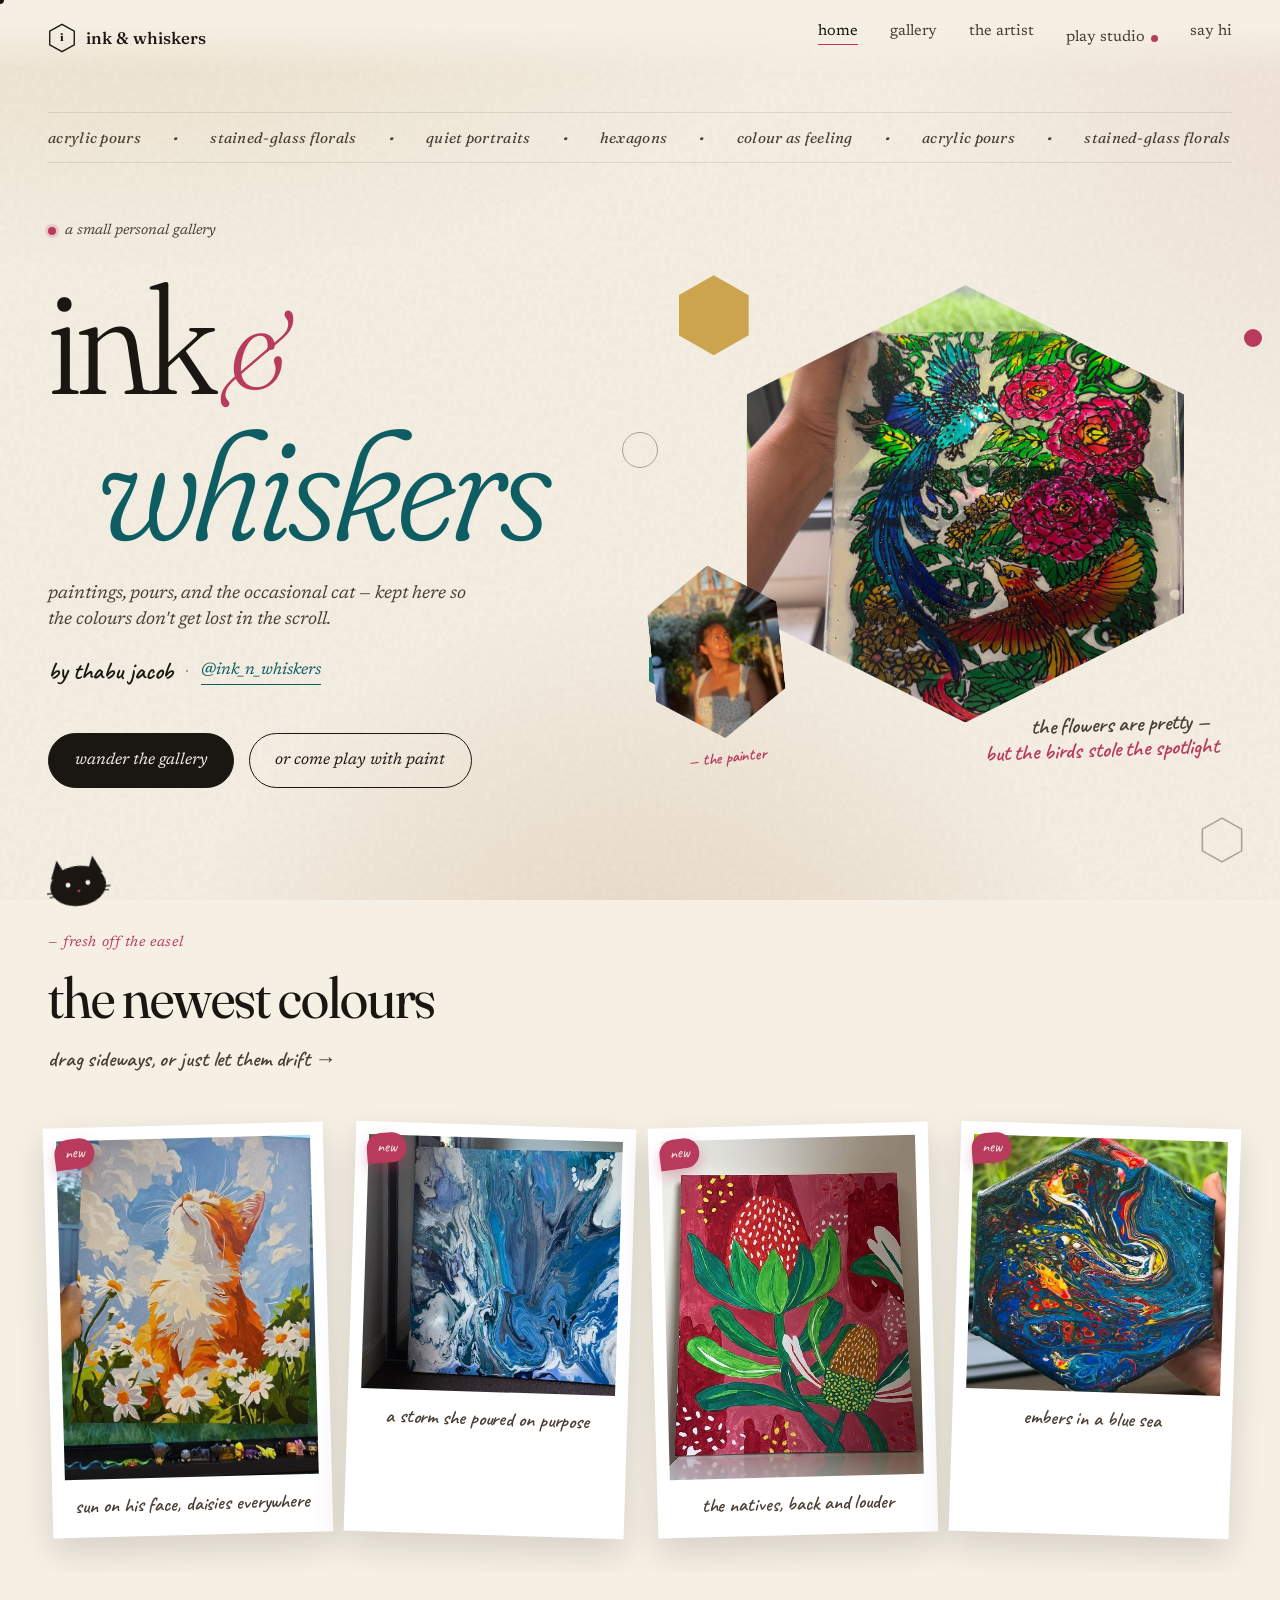
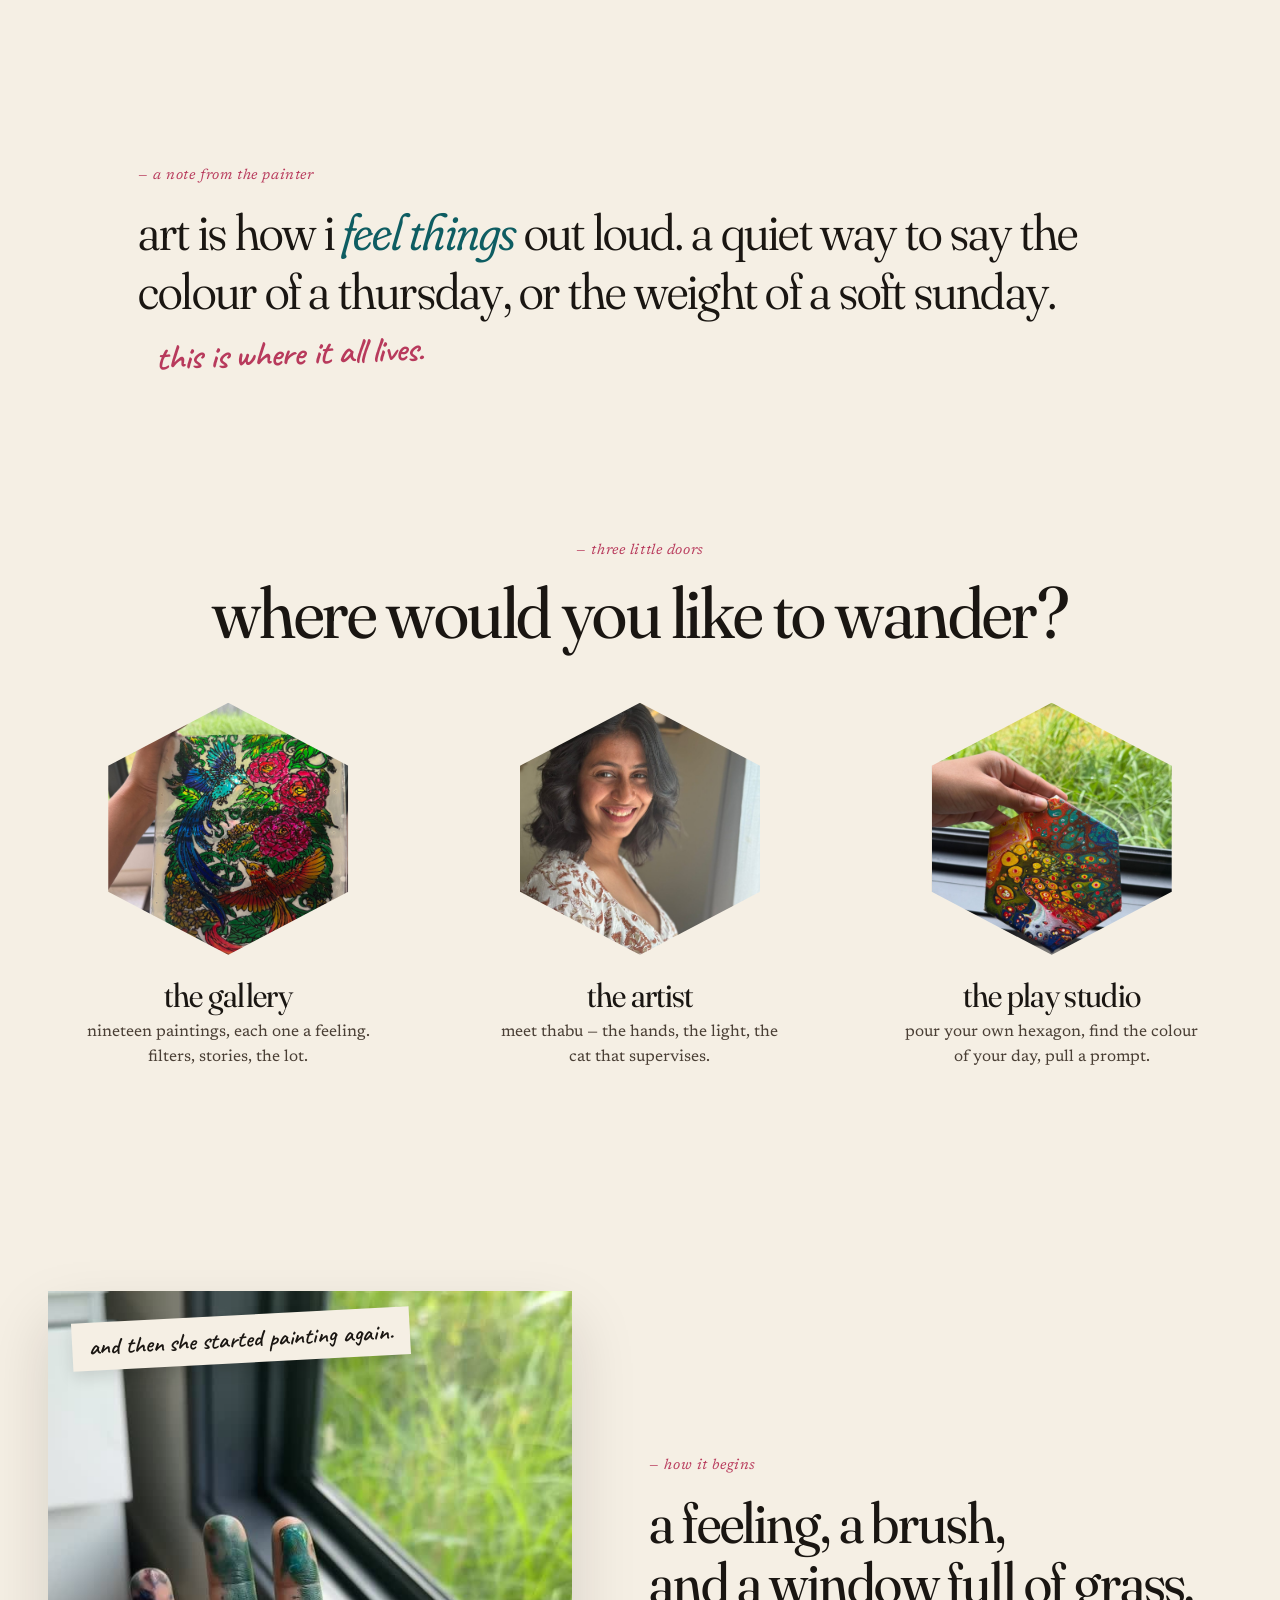
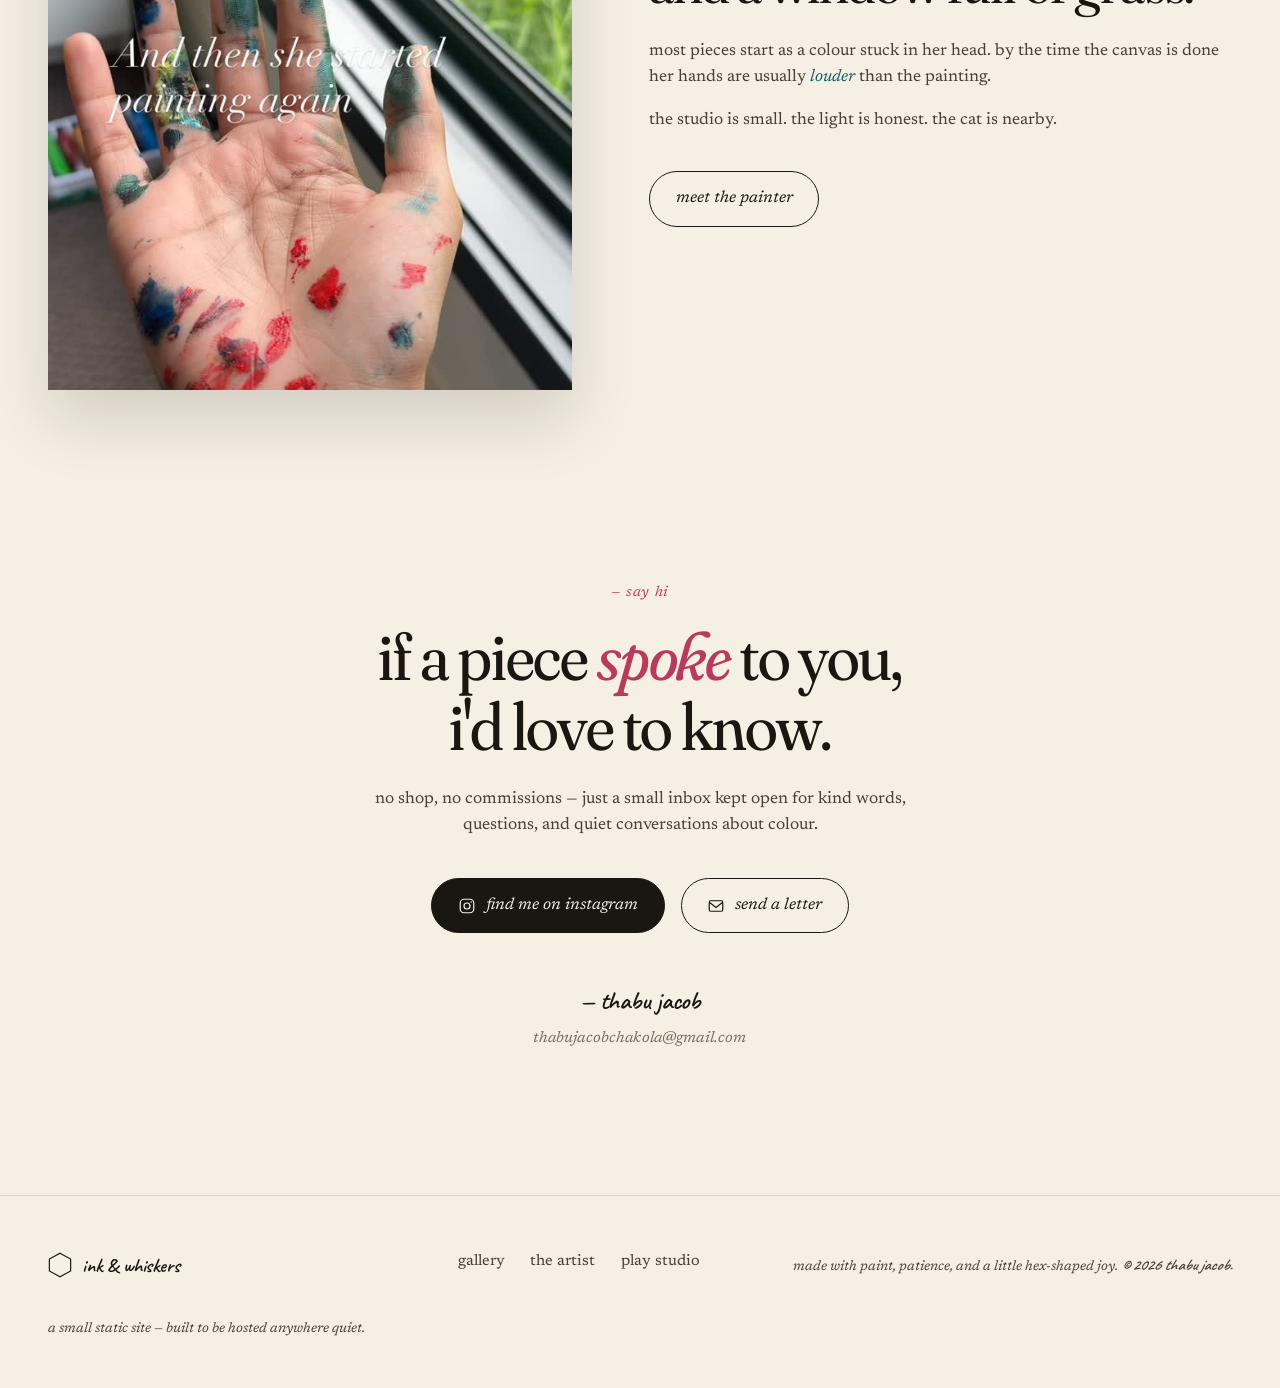
==== commit a1ca4be3: "Add files via upload" ====
--- a/index.html
+++ b/index.html
@@ -3,7 +3,7 @@
 <head>
   <meta charset="UTF-8" />
   <meta name="viewport" content="width=device-width, initial-scale=1.0" />
-  <title>ink & whiskers — paintings by thabu jacob</title>
+  <title>ink &amp; whiskers — paintings by thabu jacob</title>
   <meta name="description" content="A personal gallery of paintings by Thabu Jacob (@ink_n_whiskers) — acrylic pours, stained-glass florals, and small souls captured in soft strokes." />
   <link rel="icon" href="data:image/svg+xml,%3Csvg xmlns='http://www.w3.org/2000/svg' viewBox='0 0 100 100'%3E%3Cpolygon points='50,4 92,28 92,72 50,96 8,72 8,28' fill='%231A1612'/%3E%3C/svg%3E" />
 
@@ -13,7 +13,7 @@
 
   <link rel="stylesheet" href="styles.css" />
 </head>
-<body>
+<body data-page="home">
 
   <!-- INK DROP ENTRY -->
   <div class="ink-curtain" id="inkCurtain">
@@ -33,6 +33,9 @@
     </svg>
   </div>
 
+  <!-- INK PAGE-TRANSITION WIPE -->
+  <div class="ink-wipe is-done" id="inkWipe" aria-hidden="true"></div>
+
   <!-- CURSOR -->
   <div class="cursor-dot" id="cursorDot" aria-hidden="true"></div>
   <div class="cursor-ring" id="cursorRing" aria-hidden="true"></div>
@@ -47,7 +50,7 @@
 
   <!-- NAV -->
   <nav class="nav">
-    <a href="#top" class="nav-mark" aria-label="ink and whiskers">
+    <a href="index.html" class="nav-mark" aria-label="ink and whiskers — home">
       <svg viewBox="0 0 40 44" aria-hidden="true">
         <polygon points="20,2 38,12 38,32 20,42 2,32 2,12" fill="none" stroke="currentColor" stroke-width="2"/>
         <text x="20" y="27" text-anchor="middle" font-family="Fraunces, serif" font-weight="700" font-size="16" fill="currentColor">i</text>
@@ -55,9 +58,10 @@
       <span>ink &amp; whiskers</span>
     </a>
     <ul class="nav-links">
-      <li><a href="#gallery">gallery</a></li>
-      <li><a href="#painter">about</a></li>
-      <li><a href="#moments">moments</a></li>
+      <li><a href="index.html" class="is-active" aria-current="page">home</a></li>
+      <li><a href="gallery.html">gallery</a></li>
+      <li><a href="artist.html">the artist</a></li>
+      <li><a href="play.html" class="nav-play">play studio <span class="nav-dot" aria-hidden="true"></span></a></li>
       <li><a href="#hello">say hi</a></li>
     </ul>
   </nav>
@@ -96,12 +100,10 @@
           <a href="https://www.instagram.com/ink_n_whiskers/" target="_blank" rel="noopener" class="ig-inline">@ink_n_whiskers</a>
         </p>
 
-        <a href="#gallery" class="scroll-cue">
-          <span>see the work</span>
-          <svg viewBox="0 0 24 24" aria-hidden="true">
-            <path d="M12 4v16m0 0l-6-6m6 6l6-6" fill="none" stroke="currentColor" stroke-width="1.5" stroke-linecap="round"/>
-          </svg>
-        </a>
+        <div class="hero-ctas">
+          <a href="gallery.html" class="btn btn--primary">wander the gallery</a>
+          <a href="play.html" class="btn btn--ghost">or come play with paint</a>
+        </div>
       </div>
 
       <figure class="hero-art">
@@ -129,6 +131,54 @@
       </figure>
     </div>
   </header>
+
+  <!-- FRESH OFF THE EASEL -->
+  <section class="easel reveal" aria-label="Newest paintings">
+    <div class="easel-head">
+      <p class="kicker">— fresh off the easel</p>
+      <h2 class="display">the newest colours</h2>
+      <p class="lede easel-hint"><span class="hand">drag sideways, or just let them drift →</span></p>
+    </div>
+
+    <div class="easel-track" id="easelTrack" tabindex="0" aria-label="Scrollable strip of new paintings">
+      <a class="easel-card" href="gallery.html#p8">
+        <span class="new-drop" aria-hidden="true">new</span>
+        <img src="images/kitten-daisies.jpg" alt="Painting of a ginger and white kitten looking up at a blue sky, surrounded by daisies." loading="lazy"/>
+        <span class="easel-cap"><span class="hand">sun on his face, daisies everywhere</span></span>
+      </a>
+      <a class="easel-card easel-card--sq" href="gallery.html#p10">
+        <span class="new-drop" aria-hidden="true">new</span>
+        <img src="images/storm-pour.jpg" alt="A large square acrylic pour canvas in stormy blues, silvers and whites, leaning against a wall." loading="lazy"/>
+        <span class="easel-cap"><span class="hand">a storm she poured on purpose</span></span>
+      </a>
+      <a class="easel-card" href="gallery.html#p9">
+        <span class="new-drop" aria-hidden="true">new</span>
+        <img src="images/banksia-bloom.jpg" alt="Bold acrylic painting of banksia and native blooms in reds, greens and gold on a magenta background." loading="lazy"/>
+        <span class="easel-cap"><span class="hand">the natives, back and louder</span></span>
+      </a>
+      <a class="easel-card easel-card--sq" href="gallery.html#p11">
+        <span class="new-drop" aria-hidden="true">new</span>
+        <img src="images/hex-pour-ember.jpg" alt="Hexagonal acrylic pour held in a hand — embers of red, gold and white swirling through deep blue." loading="lazy"/>
+        <span class="easel-cap"><span class="hand">embers in a blue sea</span></span>
+      </a>
+      <a class="easel-card" href="gallery.html#p15">
+        <span class="new-drop" aria-hidden="true">new</span>
+        <img src="images/riviera-red-car.jpg" alt="Painting of a little red car parked below terracotta coastal houses by the sea." loading="lazy"/>
+        <span class="easel-cap"><span class="hand">somewhere with warm windows</span></span>
+      </a>
+      <a class="easel-card" href="gallery.html#p16">
+        <span class="new-drop" aria-hidden="true">new</span>
+        <img src="images/island-steps.jpg" alt="Painting of a sunny island street with striped steps and a wavy blue painted border." loading="lazy"/>
+        <span class="easel-cap"><span class="hand">steps to the sun</span></span>
+      </a>
+      <a class="easel-card easel-card--more" href="gallery.html">
+        <span class="easel-more">
+          <svg viewBox="0 0 40 44" aria-hidden="true"><polygon points="20,2 38,12 38,32 20,42 2,32 2,12" fill="none" stroke="currentColor" stroke-width="1.6"/></svg>
+          see the whole gallery
+        </span>
+      </a>
+    </div>
+  </section>
 
   <!-- MANIFESTO -->
   <section class="manifesto reveal">
@@ -141,170 +191,50 @@
     </h2>
   </section>
 
-  <!-- GALLERY -->
-  <section class="gallery" id="gallery">
+  <!-- THREE DOORS -->
+  <section class="doors reveal" aria-label="Explore the site">
     <div class="section-head">
-      <p class="kicker">— the gallery</p>
-      <h2 class="display">small things, big colour</h2>
-      <p class="lede">
-        every piece started as a feeling. tap any one to read what it
-        was saying at the time.
-      </p>
-
-      <div class="filters" role="tablist" aria-label="Filter artwork">
-        <button class="filter is-active" data-filter="all" role="tab">all</button>
-        <button class="filter" data-filter="pour" role="tab">pour</button>
-        <button class="filter" data-filter="glass" role="tab">stained glass</button>
-        <button class="filter" data-filter="floral" role="tab">florals</button>
-        <button class="filter" data-filter="cat" role="tab">whiskers</button>
-      </div>
-    </div>
-
-    <div class="art-grid" id="artGrid">
-      <figure class="art art--tall art--feature" data-cat="glass floral" data-id="1">
-        <div class="art-wrap">
-          <img src="images/stained-glass-birds.jpg" alt="Stained-glass painting of peacock and phoenix among roses and sunflowers" loading="lazy"/>
-        </div>
-        <figcaption>
-          <span class="art-num">01</span>
-          <span class="art-title">the birds stole the spotlight</span>
-          <span class="art-meta">glass paint · 2026</span>
-        </figcaption>
-      </figure>
-
-      <figure class="art" data-cat="cat" data-id="2">
-        <div class="art-wrap">
-          <img src="images/cat-daisies.jpg" alt="Painting of a ginger and white cat in a field of daisies" loading="lazy"/>
-        </div>
-        <figcaption>
-          <span class="art-num">02</span>
-          <span class="art-title">a little soul, soft strokes</span>
-          <span class="art-meta">acrylic on canvas</span>
-        </figcaption>
-      </figure>
-
-      <figure class="art art--hex" data-cat="pour" data-id="3">
-        <div class="art-wrap art-wrap--hex">
-          <img src="images/hex-pour-cosmic.jpg" alt="Hexagonal acrylic pour with deep blues, swirling reds and gold cells" loading="lazy"/>
-        </div>
-        <figcaption>
-          <span class="art-num">03</span>
-          <span class="art-title">one pour, endless details</span>
-          <span class="art-meta">acrylic pour · hex canvas</span>
-        </figcaption>
-      </figure>
-
-      <figure class="art art--tall" data-cat="floral" data-id="4">
-        <div class="art-wrap">
-          <img src="images/waratah.jpg" alt="Bold acrylic painting of a red waratah and banksia flowers on a deep magenta background" loading="lazy"/>
-        </div>
-        <figcaption>
-          <span class="art-num">04</span>
-          <span class="art-title">waratah, loud and home</span>
-          <span class="art-meta">acrylic on canvas</span>
-        </figcaption>
-      </figure>
-
-      <figure class="art art--wide" data-cat="pour" data-id="5">
-        <div class="art-wrap">
-          <img src="images/ocean-pour.jpg" alt="Acrylic pour painting in stormy blues, whites and silvers" loading="lazy"/>
-        </div>
-        <figcaption>
-          <span class="art-num">05</span>
-          <span class="art-title">and this time, for herself</span>
-          <span class="art-meta">acrylic pour · 24″ canvas</span>
-        </figcaption>
-      </figure>
-
-      <figure class="art art--hex" data-cat="pour" data-id="6">
-        <div class="art-wrap art-wrap--hex">
-          <img src="images/hex-pour-teal.jpg" alt="Hexagonal acrylic pour in teal, turquoise and red cells" loading="lazy"/>
-        </div>
-        <figcaption>
-          <span class="art-num">06</span>
-          <span class="art-title">a quiet kind of ocean</span>
-          <span class="art-meta">acrylic pour · hex canvas</span>
-        </figcaption>
-      </figure>
-
-      <figure class="art art--hex" data-cat="pour" data-id="7">
-        <div class="art-wrap art-wrap--hex">
-          <img src="images/hex-pour-rainbow.jpg" alt="Hexagonal acrylic pour with red, orange, yellow and teal cells" loading="lazy"/>
-        </div>
-        <figcaption>
-          <span class="art-num">07</span>
-          <span class="art-title">the whole palette, changing</span>
-          <span class="art-meta">acrylic pour · hex canvas</span>
-        </figcaption>
-      </figure>
-    </div>
-  </section>
-
-  <!-- PAINTER (about) -->
-  <section class="painter reveal" id="painter">
-    <div class="painter-grid">
-      <div class="painter-visual">
-        <!-- main hex portrait with paint blend -->
-        <div class="portrait-stack">
-          <div class="hex-portrait hex-portrait--main">
-            <img src="images/thabu-portrait.jpg" alt="Thabu Jacob smiling, with framed artwork on a shelf behind her." />
-            <div class="paint-blend paint-blend--rose" aria-hidden="true"></div>
-          </div>
-
-          <!-- secondary smaller portrait, offset -->
-          <div class="hex-portrait hex-portrait--peek">
-            <img src="images/thabu-flower.jpg" alt="Thabu with a green flower tucked behind her ear." />
-            <div class="paint-blend paint-blend--teal" aria-hidden="true"></div>
-          </div>
-
-          <!-- paint splatter SVG accents -->
-          <svg class="splatter splatter-a" viewBox="0 0 200 200" aria-hidden="true">
-            <circle cx="40" cy="60" r="22" fill="#B83A5C" opacity="0.8"/>
-            <circle cx="80" cy="40" r="6" fill="#B83A5C" opacity="0.6"/>
-            <circle cx="120" cy="80" r="10" fill="#B83A5C" opacity="0.5"/>
-            <circle cx="20" cy="120" r="4" fill="#B83A5C" opacity="0.7"/>
-            <ellipse cx="60" cy="100" rx="14" ry="8" fill="#B83A5C" opacity="0.4" transform="rotate(-20 60 100)"/>
-          </svg>
-          <svg class="splatter splatter-b" viewBox="0 0 200 200" aria-hidden="true">
-            <circle cx="100" cy="100" r="28" fill="#0E5D62" opacity="0.7"/>
-            <circle cx="160" cy="60" r="8" fill="#0E5D62" opacity="0.5"/>
-            <circle cx="40" cy="140" r="12" fill="#0E5D62" opacity="0.6"/>
-            <circle cx="170" cy="140" r="5" fill="#0E5D62" opacity="0.5"/>
-          </svg>
-          <svg class="splatter splatter-c" viewBox="0 0 200 200" aria-hidden="true">
-            <circle cx="100" cy="100" r="20" fill="#C99D3F" opacity="0.65"/>
-            <circle cx="40" cy="50" r="6" fill="#C99D3F" opacity="0.5"/>
-            <circle cx="160" cy="160" r="10" fill="#C99D3F" opacity="0.55"/>
-          </svg>
-
-          <span class="hand portrait-caption">thabu — in her element</span>
-        </div>
-      </div>
-
-      <div class="painter-text">
-        <p class="kicker">— the painter behind the paint</p>
-        <h2 class="display">
-          meet <em>thabu</em><br/>
-          jacob.
-        </h2>
-        <p class="lede">
-          a self-taught artist based in australia, painting whatever feeling
-          can't quite be said out loud. most pieces start as a colour stuck
-          in her head — a teal she saw on the train, a red she felt on a tuesday.
-        </p>
-        <p class="lede">
-          she loves <em>hexagons</em>, native florals, small cats, the way light
-          softens at five, and the kind of quiet that only a wet brush makes.
-        </p>
-        <p class="painter-sig hand">— thabu</p>
-      </div>
-    </div>
-  </section>
-
-  <!-- PROCESS -->
+      <p class="kicker">— three little doors</p>
+      <h2 class="display">where would you like to wander?</h2>
+    </div>
+
+    <div class="doors-grid">
+      <a class="door" href="gallery.html">
+        <div class="door-hex">
+          <img src="images/stained-glass-birds.jpg" alt="" loading="lazy"/>
+          <div class="paint-blend paint-blend--teal" aria-hidden="true"></div>
+        </div>
+        <h3 class="display door-title">the gallery</h3>
+        <p class="door-blurb">nineteen paintings, each one a feeling. filters, stories, the lot.</p>
+        <span class="door-cue hand">step inside →</span>
+      </a>
+
+      <a class="door" href="artist.html">
+        <div class="door-hex">
+          <img src="images/thabu-portrait.jpg" alt="" loading="lazy"/>
+          <div class="paint-blend paint-blend--rose" aria-hidden="true"></div>
+        </div>
+        <h3 class="display door-title">the artist</h3>
+        <p class="door-blurb">meet thabu — the hands, the light, the cat that supervises.</p>
+        <span class="door-cue hand">say hello →</span>
+      </a>
+
+      <a class="door" href="play.html">
+        <div class="door-hex door-hex--paint">
+          <img src="images/hex-pour-rainbow.jpg" alt="" loading="lazy"/>
+          <div class="paint-blend paint-blend--gold" aria-hidden="true"></div>
+        </div>
+        <h3 class="display door-title">the play studio</h3>
+        <p class="door-blurb">pour your own hexagon, find the colour of your day, pull a prompt.</p>
+        <span class="door-cue hand">get your hands messy →</span>
+      </a>
+    </div>
+  </section>
+
+  <!-- PROCESS TEASE -->
   <section class="process reveal">
     <figure class="process-img">
-      <img src="images/painters-hand.jpg" alt="A hand covered in blue, green and red paint, held up to a window with grass outside." />
+      <img src="images/painters-hand.jpg" alt="A hand covered in blue, green and red paint, held up to a window with grass outside." loading="lazy"/>
       <span class="process-tag hand">and then she started painting again.</span>
     </figure>
     <div class="process-text">
@@ -321,79 +251,7 @@
       <p class="lede">
         the studio is small. the light is honest. the cat is nearby.
       </p>
-    </div>
-  </section>
-
-  <!-- MOMENTS / Collage -->
-  <section class="moments reveal" id="moments">
-    <div class="moments-head">
-      <p class="kicker">— moments</p>
-      <h2 class="display">between the <em>brushstrokes</em></h2>
-      <p class="lede">small slices of the life behind the paintings.</p>
-    </div>
-
-    <div class="polaroid-stack">
-      <figure class="polaroid pol-1">
-        <div class="pol-tape pol-tape--tl"></div>
-        <div class="pol-photo"><img src="images/thabu-ferns.jpg" alt="Thabu smiling beneath giant ferns." /></div>
-        <figcaption class="hand">tasmanian ferns, deep green saturday</figcaption>
-      </figure>
-
-      <figure class="polaroid pol-2">
-        <div class="pol-tape pol-tape--tr"></div>
-        <div class="pol-photo"><img src="images/thabu-saree.jpg" alt="Thabu in a cream saree against a brick wall." /></div>
-        <figcaption class="hand">home, in gold thread</figcaption>
-      </figure>
-
-      <figure class="polaroid pol-3">
-        <div class="pol-tape pol-tape--tl"></div>
-        <div class="pol-photo"><img src="images/thabu-forest.jpg" alt="Thabu in a sunlit forest path with ferns behind her." /></div>
-        <figcaption class="hand">forests do something to you</figcaption>
-      </figure>
-
-      <figure class="polaroid pol-4">
-        <div class="pol-tape pol-tape--tr"></div>
-        <div class="pol-photo"><img src="images/thabu-flower.jpg" alt="Thabu smiling with a green flower in her hair." /></div>
-        <figcaption class="hand">flower-in-the-hair kind of sunday</figcaption>
-      </figure>
-    </div>
-
-    <!-- scattered paint dots -->
-    <svg class="moments-dot moments-dot--a" viewBox="0 0 60 60" aria-hidden="true"><circle cx="30" cy="30" r="22" fill="#B83A5C" opacity="0.65"/></svg>
-    <svg class="moments-dot moments-dot--b" viewBox="0 0 60 60" aria-hidden="true"><circle cx="30" cy="30" r="18" fill="#0E5D62" opacity="0.6"/></svg>
-    <svg class="moments-dot moments-dot--c" viewBox="0 0 60 60" aria-hidden="true"><circle cx="30" cy="30" r="14" fill="#C99D3F" opacity="0.7"/></svg>
-  </section>
-
-  <!-- NOTES -->
-  <section class="notes reveal" id="notes">
-    <p class="kicker">— studio notes</p>
-    <h2 class="display">things i love to paint</h2>
-
-    <ul class="tag-cloud">
-      <li>native florals</li>
-      <li><span>·</span></li>
-      <li>stained-glass birds</li>
-      <li><span>·</span></li>
-      <li>small cats</li>
-      <li><span>·</span></li>
-      <li>ocean pours</li>
-      <li><span>·</span></li>
-      <li>roses, always</li>
-      <li><span>·</span></li>
-      <li>anything hexagonal</li>
-      <li><span>·</span></li>
-      <li>thunder skies</li>
-      <li><span>·</span></li>
-      <li>the colour teal</li>
-    </ul>
-
-    <div class="palette" aria-label="A palette pulled from recent work">
-      <span style="--c:#0E5D62" data-name="deep teal"></span>
-      <span style="--c:#B83A5C" data-name="rose magenta"></span>
-      <span style="--c:#C99D3F" data-name="warm gold"></span>
-      <span style="--c:#1A1612" data-name="ink"></span>
-      <span style="--c:#E8D4C5" data-name="blush"></span>
-      <span style="--c:#2C5F2D" data-name="emerald"></span>
+      <a href="artist.html" class="btn btn--ghost process-btn">meet the painter</a>
     </div>
   </section>
 
@@ -439,26 +297,15 @@
         </svg>
         <span class="hand">ink &amp; whiskers</span>
       </div>
+      <ul class="foot-links">
+        <li><a href="gallery.html">gallery</a></li>
+        <li><a href="artist.html">the artist</a></li>
+        <li><a href="play.html">play studio</a></li>
+      </ul>
       <p class="foot-line">made with paint, patience, and a little hex-shaped joy. <span class="hand">© 2026 thabu jacob.</span></p>
       <p class="foot-credit">a small static site — built to be hosted anywhere quiet.</p>
     </div>
   </footer>
-
-  <!-- LIGHTBOX -->
-  <div class="lightbox" id="lightbox" aria-hidden="true">
-    <button class="lb-close" id="lbClose" aria-label="close">
-      <svg viewBox="0 0 24 24" fill="none" stroke="currentColor" stroke-width="1.6"><path d="M5 5l14 14M19 5L5 19"/></svg>
-    </button>
-    <div class="lb-stage">
-      <img id="lbImg" src="" alt="" />
-      <div class="lb-caption">
-        <p class="kicker" id="lbNum">— 01</p>
-        <h3 class="display" id="lbTitle">title</h3>
-        <p class="hand" id="lbWords">caption</p>
-        <p class="lb-meta" id="lbMeta">medium</p>
-      </div>
-    </div>
-  </div>
 
   <!-- peek cat easter egg -->
   <div class="peek-cat" id="peekCat" aria-hidden="true">
--- a/styles.css
+++ b/styles.css
@@ -1255,3 +1255,617 @@
   color: var(--ink-mute);
   letter-spacing: 0.01em;
 }
+
+/* ============================================================
+   v2 · multi-page additions
+============================================================ */
+
+/* ---- nav: active page + play dot ---- */
+.nav-links a.is-active { color: var(--ink); }
+.nav-links a.is-active::after { transform: scaleX(1); background: var(--rose); }
+.nav-play { display: inline-flex; align-items: center; gap: .4rem; }
+.nav-dot {
+  width: 7px; height: 7px; border-radius: 50%;
+  background: var(--rose);
+  animation: navPulse 2.4s ease-in-out infinite;
+}
+@keyframes navPulse {
+  0%, 100% { transform: scale(1); opacity: .9; }
+  50% { transform: scale(1.5); opacity: .45; }
+}
+
+/* ---- ink wipe: page transitions ---- */
+.ink-wipe {
+  position: fixed; inset: 0;
+  z-index: 9998;
+  background: var(--ink);
+  pointer-events: none;
+  clip-path: circle(150% at 50% 50%);
+  transition: clip-path .55s var(--ease);
+}
+.ink-wipe.is-done { clip-path: circle(0% at 50% 50%); }
+.ink-wipe.is-leaving { clip-path: circle(150% at 50% 50%); }
+
+/* ---- hero ctas ---- */
+.hero-ctas {
+  display: flex; flex-wrap: wrap; gap: .9rem;
+  margin-top: 2.2rem;
+}
+
+/* ---- "new" paint drop badge ---- */
+.new-drop {
+  position: absolute;
+  top: .7rem; left: .7rem;
+  z-index: 3;
+  font-family: var(--hand);
+  font-size: 1.02rem;
+  line-height: 1;
+  color: var(--paper);
+  background: var(--rose);
+  padding: .38rem .62rem .45rem;
+  border-radius: 999px 999px 999px 4px;
+  transform: rotate(-6deg);
+  box-shadow: 0 6px 14px rgba(184,58,92,.35);
+}
+.new-drop--inline {
+  position: static;
+  display: inline-block;
+  transform: rotate(-4deg) translateY(-2px);
+  font-size: .95rem;
+  margin: 0 .15rem;
+}
+.art .new-drop { pointer-events: none; }
+.art.is-new .art-wrap::after {
+  content: '';
+  position: absolute; inset: 0;
+  border: 1.5px solid rgba(184,58,92,.0);
+}
+.art.is-new::before {
+  content: 'new';
+  position: absolute;
+  top: .7rem; left: .7rem;
+  z-index: 3;
+  font-family: var(--hand);
+  font-size: 1.02rem;
+  line-height: 1;
+  color: var(--paper);
+  background: var(--rose);
+  padding: .38rem .62rem .45rem;
+  border-radius: 999px 999px 999px 4px;
+  transform: rotate(-6deg);
+  box-shadow: 0 6px 14px rgba(184,58,92,.35);
+  pointer-events: none;
+}
+
+/* ---- fresh off the easel ---- */
+.easel {
+  position: relative;
+  z-index: 2;
+  padding: 5rem 0 4rem;
+  max-width: 100%;
+  overflow: hidden;
+}
+.easel-head {
+  max-width: var(--max);
+  margin: 0 auto;
+  padding: 0 clamp(1rem, 4vw, 3rem);
+}
+.easel-head .display { font-size: clamp(2.2rem, 5vw, 3.6rem); margin: .4rem 0 .6rem; }
+.easel-hint { color: var(--ink-mute); }
+.easel-hint .hand { font-size: 1.35rem; }
+
+.easel-track {
+  display: flex;
+  gap: 1.4rem;
+  overflow-x: auto;
+  padding: 2rem clamp(1rem, 4vw, 3rem) 2.4rem;
+  scrollbar-width: none;
+  cursor: grab;
+  scroll-behavior: auto;
+}
+.easel-track::-webkit-scrollbar { display: none; }
+.easel-track.is-dragging { cursor: grabbing; }
+.easel-track.is-dragging .easel-card { pointer-events: none; }
+
+.easel-card {
+  position: relative;
+  flex: 0 0 auto;
+  width: clamp(200px, 24vw, 280px);
+  background: #fff;
+  padding: .8rem .8rem 1rem;
+  box-shadow: 0 14px 34px rgba(26,22,18,.14);
+  transform: rotate(-1.5deg) translateY(24px);
+  opacity: 0;
+  transition: transform .7s var(--ease), opacity .7s var(--ease), box-shadow .4s var(--ease);
+}
+.easel-card:nth-child(even) { transform: rotate(1.8deg) translateY(24px); }
+.easel-card.is-in { opacity: 1; transform: rotate(-1.5deg) translateY(0); }
+.easel-card:nth-child(even).is-in { transform: rotate(1.8deg) translateY(0); }
+.easel-card:hover { box-shadow: 0 22px 44px rgba(26,22,18,.22); transform: rotate(0deg) translateY(-6px); }
+
+.easel-card img {
+  width: 100%;
+  aspect-ratio: 3 / 4;
+  object-fit: cover;
+}
+.easel-card--sq img { aspect-ratio: 1 / 1; }
+.easel-cap {
+  display: block;
+  padding-top: .7rem;
+  text-align: center;
+}
+.easel-cap .hand { font-size: 1.25rem; color: var(--ink-soft); }
+
+.easel-card--more {
+  display: flex; align-items: center; justify-content: center;
+  background: transparent;
+  box-shadow: none;
+  border: 1.5px dashed var(--ink-mute);
+  min-height: 280px;
+}
+.easel-card--more:hover { border-color: var(--rose); box-shadow: none; }
+.easel-more {
+  display: flex; flex-direction: column; align-items: center; gap: .8rem;
+  font-family: var(--serif);
+  font-size: 1.05rem;
+  color: var(--ink-soft);
+  text-align: center;
+  padding: 1rem;
+}
+.easel-more svg { width: 34px; height: 38px; }
+
+/* ---- three doors ---- */
+.doors {
+  position: relative;
+  z-index: 2;
+  padding: 6rem clamp(1rem, 4vw, 3rem) 5rem;
+  max-width: var(--max);
+  margin: 0 auto;
+}
+.doors .section-head { margin-bottom: 3.5rem; }
+.doors-grid {
+  display: grid;
+  grid-template-columns: repeat(3, 1fr);
+  gap: clamp(1.5rem, 4vw, 3.5rem);
+}
+.door {
+  display: block;
+  text-align: center;
+  opacity: 0;
+  transform: translateY(30px);
+  transition: opacity .8s var(--ease), transform .8s var(--ease);
+}
+.door.is-in { opacity: 1; transform: translateY(0); }
+.door:nth-child(2).is-in { transition-delay: .12s; }
+.door:nth-child(3).is-in { transition-delay: .24s; }
+
+.door-hex {
+  position: relative;
+  width: min(78%, 240px);
+  aspect-ratio: 1 / 1.05;
+  margin: 0 auto 1.6rem;
+  clip-path: var(--hex);
+  overflow: hidden;
+  background: var(--ink);
+  filter: drop-shadow(0 22px 40px rgba(26,22,18,.25));
+  transition: transform .7s var(--ease);
+}
+.door-hex img {
+  width: 100%; height: 100%;
+  object-fit: cover;
+  transition: transform 1.2s var(--ease);
+}
+.door:hover .door-hex { transform: rotate(-3deg) scale(1.03); }
+.door:hover .door-hex img { transform: scale(1.12); }
+.door .paint-blend { opacity: 0; transition: opacity .6s var(--ease); }
+.door:hover .paint-blend { opacity: 1; }
+
+.door-title {
+  font-size: clamp(1.6rem, 3vw, 2.1rem);
+  margin-bottom: .5rem;
+}
+.door-blurb {
+  font-size: 1rem;
+  color: var(--ink-soft);
+  max-width: 30ch;
+  margin: 0 auto .8rem;
+}
+.door-cue {
+  font-size: 1.3rem;
+  color: var(--rose);
+  opacity: 0;
+  transform: translateX(-6px);
+  display: inline-block;
+  transition: opacity .45s var(--ease), transform .45s var(--ease);
+}
+.door:hover .door-cue, .door:focus-visible .door-cue { opacity: 1; transform: translateX(0); }
+
+@media (max-width: 820px) {
+  .doors-grid { grid-template-columns: 1fr; gap: 3.2rem; }
+}
+
+/* ---- process page button ---- */
+.process-btn { margin-top: 1.4rem; }
+
+/* ---- page hero (subpages) ---- */
+.page-hero {
+  position: relative;
+  z-index: 2;
+  max-width: var(--max);
+  margin: 0 auto;
+  padding: 9.5rem clamp(1rem, 4vw, 3rem) 3rem;
+}
+.page-title {
+  font-size: clamp(3rem, 8vw, 6rem);
+  margin: .6rem 0 1.4rem;
+}
+.page-title em {
+  font-style: italic;
+  color: var(--rose);
+  font-variation-settings: "opsz" 144, "SOFT" 100;
+}
+.page-lede { max-width: 56ch; }
+
+/* ---- gallery page ---- */
+.gallery--page { padding-top: 1rem; }
+.filters--page { margin-top: 0; }
+.filter { position: relative; }
+.filter-count {
+  display: inline-block;
+  margin-left: .45rem;
+  font-size: .72rem;
+  color: var(--ink-mute);
+  transform: translateY(-4px);
+}
+.filter.is-active .filter-count { color: inherit; opacity: .8; }
+.gallery-foot {
+  text-align: center;
+  font-size: 1.5rem;
+  color: var(--ink-mute);
+  margin: 4rem auto 0;
+  max-width: 40ch;
+}
+
+/* ---- lightbox arrows ---- */
+.lb-arrow {
+  position: absolute;
+  top: 50%;
+  transform: translateY(-50%);
+  z-index: 5;
+  width: 52px; height: 52px;
+  display: flex; align-items: center; justify-content: center;
+  border: 1px solid rgba(245,239,228,.4);
+  border-radius: 50%;
+  color: var(--paper);
+  background: rgba(26,22,18,.35);
+  transition: background .3s, border-color .3s, transform .3s var(--ease);
+}
+.lb-prev { left: clamp(.6rem, 2.5vw, 2rem); }
+.lb-next { right: clamp(.6rem, 2.5vw, 2rem); }
+.lb-arrow:hover { background: var(--paper); color: var(--ink); border-color: var(--paper); }
+.lb-arrow svg { width: 20px; height: 20px; }
+@media (max-width: 640px) {
+  .lb-arrow { width: 42px; height: 42px; top: auto; bottom: 1rem; transform: none; }
+}
+
+/* ---- footer links ---- */
+.foot-links {
+  display: flex;
+  gap: 1.6rem;
+  justify-content: center;
+  margin: .4rem 0 .8rem;
+  font-size: .95rem;
+}
+.foot-links a { color: var(--ink-soft); border-bottom: 1px solid transparent; transition: color .25s, border-color .25s; }
+.foot-links a:hover { color: var(--ink); border-color: var(--ink); }
+
+/* ---- small buttons ---- */
+.btn--sm { padding: .55rem 1.1rem; font-size: .9rem; }
+
+/* ---- artist page extras ---- */
+.painter--page { padding-top: 9.5rem; }
+.pol-5 { transform: rotate(-3deg) translateY(6px); }
+.pol-6 { transform: rotate(4deg) translateY(-6px); }
+.notes-cta { margin-top: 2.6rem; text-align: center; }
+.notes-cta .ig-inline { color: var(--rose); }
+
+/* ============================================================
+   v2 · the play studio
+============================================================ */
+.page-hero--play .page-lede { max-width: 52ch; }
+.play-index {
+  display: flex; flex-wrap: wrap;
+  gap: 1.2rem 2rem;
+  margin-top: 2rem;
+  font-size: 1.35rem;
+}
+.play-index a {
+  color: var(--ink-soft);
+  border-bottom: 1.5px dashed var(--ink-mute);
+  transition: color .25s, border-color .25s;
+}
+.play-index a:hover { color: var(--rose); border-color: var(--rose); }
+
+.play-block {
+  position: relative;
+  z-index: 2;
+  max-width: var(--max);
+  margin: 0 auto;
+  padding: 5.5rem clamp(1rem, 4vw, 3rem) 3rem;
+}
+.play-head { max-width: 62ch; margin-bottom: 3rem; }
+.play-head .display { font-size: clamp(2.2rem, 5.5vw, 3.6rem); margin: .5rem 0 1.1rem; }
+.play-head .display em {
+  font-style: italic;
+  color: var(--rose);
+  font-variation-settings: "opsz" 144, "SOFT" 100;
+}
+
+/* --- 01 pour --- */
+.pour-studio {
+  display: grid;
+  grid-template-columns: minmax(0, 1.25fr) minmax(260px, .8fr);
+  gap: clamp(2rem, 5vw, 4rem);
+  align-items: start;
+}
+.pour-canvas-wrap { position: relative; }
+#pourCanvas {
+  width: 100%;
+  height: auto;
+  display: block;
+  touch-action: none;
+  cursor: crosshair;
+  filter: drop-shadow(0 24px 48px rgba(26,22,18,.18));
+}
+.pour-hint {
+  position: absolute;
+  left: 50%; bottom: 6%;
+  transform: translateX(-50%) rotate(-2deg);
+  font-size: 1.4rem;
+  color: var(--ink-soft);
+  pointer-events: none;
+  transition: opacity .5s var(--ease);
+  white-space: nowrap;
+}
+.pour-hint.is-hidden { opacity: 0; }
+
+.pour-controls { display: flex; flex-direction: column; gap: 2rem; }
+.pour-label {
+  display: block;
+  font-family: var(--serif);
+  font-size: .85rem;
+  letter-spacing: .14em;
+  text-transform: uppercase;
+  color: var(--ink-mute);
+  margin-bottom: .8rem;
+}
+.pour-palettes { display: flex; flex-direction: column; gap: .6rem; }
+.pal-btn {
+  display: flex; align-items: center; justify-content: space-between;
+  gap: 1rem;
+  padding: .55rem .8rem;
+  border: 1px solid var(--rule);
+  background: rgba(255,255,255,.45);
+  transition: border-color .25s, background .25s, transform .25s var(--ease);
+}
+.pal-btn:hover { border-color: var(--ink-mute); transform: translateX(4px); }
+.pal-btn.is-active { border-color: var(--ink); background: #fff; }
+.pal-chips { display: flex; gap: 4px; }
+.pal-chips i {
+  width: 20px; height: 20px;
+  border-radius: 50%;
+  border: 1px solid rgba(26,22,18,.15);
+}
+.pal-name { font-size: 1.25rem; color: var(--ink-soft); }
+.pal-btn.is-active .pal-name { color: var(--ink); }
+
+.pour-tools { display: flex; flex-wrap: wrap; gap: .6rem; }
+.pour-tools .btn.is-active {
+  background: var(--ink);
+  color: var(--paper);
+  border-color: var(--ink);
+}
+.pour-actions { flex-direction: row; flex-wrap: wrap; gap: .6rem; }
+.pour-note { font-size: 1.2rem; color: var(--ink-mute); margin: 0; }
+
+@media (max-width: 900px) {
+  .pour-studio { grid-template-columns: 1fr; }
+  .pour-palettes { flex-direction: row; flex-wrap: wrap; }
+  .pal-btn { flex: 1 1 40%; }
+}
+
+/* --- 02 colour of your day --- */
+.mood-studio {
+  display: grid;
+  grid-template-columns: minmax(240px, .8fr) minmax(0, 1.2fr);
+  gap: clamp(2rem, 5vw, 4rem);
+  align-items: start;
+}
+.mood-words { display: flex; flex-wrap: wrap; gap: .7rem; }
+.mood-word {
+  font-family: var(--hand);
+  font-size: 1.5rem;
+  line-height: 1;
+  padding: .55rem 1.15rem .7rem;
+  border: 1.5px solid var(--rule);
+  border-radius: 999px;
+  color: var(--ink-soft);
+  background: rgba(255,255,255,.4);
+  transform: rotate(0deg);
+  transition: border-color .25s, color .25s, transform .3s var(--ease), background .25s;
+}
+.mood-word:nth-child(odd):hover { transform: rotate(-2deg) scale(1.05); }
+.mood-word:nth-child(even):hover { transform: rotate(2deg) scale(1.05); }
+.mood-word:hover { border-color: var(--rose); color: var(--rose); }
+.mood-word.is-active {
+  border-color: var(--rose);
+  background: var(--rose);
+  color: var(--paper);
+}
+
+.mood-result { min-height: 220px; }
+.mood-empty { font-size: 1.5rem; color: var(--ink-mute); }
+.mood-line { font-size: 1.7rem; color: var(--ink-soft); margin: 0 0 1.4rem; }
+.mood-swatches {
+  display: grid;
+  grid-template-columns: repeat(auto-fit, minmax(120px, 1fr));
+  gap: .9rem;
+}
+.swatch {
+  display: flex; flex-direction: column; align-items: flex-start;
+  gap: .5rem;
+  padding: .7rem;
+  background: #fff;
+  box-shadow: 0 10px 22px rgba(26,22,18,.1);
+  transform: rotate(-.6deg);
+  transition: transform .3s var(--ease), box-shadow .3s var(--ease);
+  text-align: left;
+}
+.swatch:nth-child(even) { transform: rotate(.8deg); }
+.swatch:hover { transform: rotate(0) translateY(-4px); box-shadow: 0 16px 30px rgba(26,22,18,.16); }
+.swatch i {
+  display: block;
+  width: 100%;
+  aspect-ratio: 5 / 3;
+  border: 1px solid rgba(26,22,18,.08);
+}
+.swatch-name { font-family: var(--hand); font-size: 1.15rem; color: var(--ink-soft); line-height: 1.1; }
+.swatch-hex {
+  font-size: .72rem;
+  letter-spacing: .08em;
+  color: var(--ink-mute);
+  text-transform: uppercase;
+}
+.mood-copy-hint { font-size: .85rem; color: var(--ink-mute); margin-top: 1rem; }
+
+@media (max-width: 820px) {
+  .mood-studio { grid-template-columns: 1fr; }
+}
+
+/* --- 03 prompt jar --- */
+.jar-studio {
+  display: grid;
+  grid-template-columns: minmax(200px, .6fr) minmax(0, 1.4fr);
+  gap: clamp(2rem, 5vw, 4rem);
+  align-items: center;
+}
+.jar {
+  display: flex; flex-direction: column; align-items: center;
+  gap: .6rem;
+  color: var(--ink);
+  transition: transform .3s var(--ease);
+}
+.jar svg { width: min(100%, 190px); height: auto; }
+.jar:hover { transform: translateY(-4px) rotate(-1.5deg); }
+.jar-cue { font-size: 1.4rem; color: var(--ink-soft); }
+.jar.is-shaking svg { animation: jarShake .5s ease-in-out; }
+@keyframes jarShake {
+  0%, 100% { transform: rotate(0); }
+  20% { transform: rotate(-7deg); }
+  40% { transform: rotate(6deg); }
+  60% { transform: rotate(-4deg); }
+  80% { transform: rotate(2deg); }
+}
+
+.slip-stage { min-height: 180px; display: flex; align-items: center; }
+.slip {
+  position: relative;
+  background: #fff;
+  padding: 2rem 2.2rem 1.6rem;
+  max-width: 46ch;
+  box-shadow: 0 16px 36px rgba(26,22,18,.15);
+  transform: rotate(var(--rot, -1.5deg));
+  animation: slipIn .55s var(--ease);
+}
+@keyframes slipIn {
+  from { opacity: 0; transform: rotate(var(--rot)) translateY(26px) scale(.96); }
+  to   { opacity: 1; transform: rotate(var(--rot)) translateY(0) scale(1); }
+}
+.slip-pin {
+  position: absolute;
+  top: -9px; left: 50%;
+  width: 46px; height: 20px;
+  transform: translateX(-50%) rotate(-2deg);
+  background: rgba(201,157,63,.4);
+  border-left: 1px dashed rgba(255,255,255,.7);
+  border-right: 1px dashed rgba(255,255,255,.7);
+}
+.slip-text { font-size: 1.75rem; line-height: 1.25; color: var(--ink); margin: 0 0 .9rem; }
+.slip-num {
+  font-size: .75rem;
+  letter-spacing: .12em;
+  text-transform: uppercase;
+  color: var(--ink-mute);
+}
+@media (max-width: 760px) {
+  .jar-studio { grid-template-columns: 1fr; justify-items: center; text-align: center; }
+  .slip-stage { justify-content: center; }
+}
+
+/* --- 04 quiz --- */
+.quiz-studio { max-width: 760px; }
+.quiz-card {
+  background: rgba(255,255,255,.5);
+  border: 1px solid var(--rule);
+  padding: clamp(1.6rem, 4vw, 2.8rem);
+  box-shadow: 0 18px 40px rgba(26,22,18,.08);
+}
+.quiz-q { font-size: clamp(1.5rem, 3.4vw, 2.2rem); margin: .5rem 0 1.6rem; }
+.quiz-answers { display: grid; gap: .7rem; }
+.quiz-a {
+  text-align: left;
+  font-family: var(--body);
+  font-size: 1.05rem;
+  padding: .85rem 1.1rem;
+  border: 1px solid var(--rule);
+  background: #fff;
+  transition: border-color .25s, transform .25s var(--ease), background .25s;
+}
+.quiz-a:hover { border-color: var(--rose); transform: translateX(6px); }
+.quiz-a-num { font-family: var(--hand); font-size: 1.25rem; color: var(--rose); margin-right: .5rem; }
+.quiz-dots { display: flex; gap: .5rem; margin-top: 1.6rem; }
+.quiz-dots i {
+  width: 9px; height: 9px;
+  border-radius: 50%;
+  background: var(--rule);
+}
+.quiz-dots i.done { background: var(--ink-mute); }
+.quiz-dots i.now { background: var(--rose); }
+
+.quiz-card--result { animation: slipIn .55s var(--ease); --rot: 0deg; }
+.quiz-result-grid {
+  display: grid;
+  grid-template-columns: minmax(0, .9fr) minmax(0, 1.1fr);
+  gap: clamp(1.4rem, 4vw, 2.6rem);
+  align-items: center;
+  margin-top: 1rem;
+}
+.quiz-result-img {
+  clip-path: var(--hex);
+  aspect-ratio: 1 / 1.05;
+  overflow: hidden;
+  background: var(--ink);
+}
+.quiz-result-img img { width: 100%; height: 100%; object-fit: cover; }
+.quiz-result-text .display { font-size: clamp(1.5rem, 3.2vw, 2.1rem); margin-bottom: .8rem; }
+.quiz-result-line { font-size: 1.5rem; color: var(--ink-soft); margin: 0 0 1.4rem; }
+.quiz-result-actions { display: flex; flex-wrap: wrap; gap: .7rem; }
+@media (max-width: 680px) {
+  .quiz-result-grid { grid-template-columns: 1fr; }
+  .quiz-result-img { max-width: 260px; margin: 0 auto; }
+}
+
+/* ---- reduced motion for v2 pieces ---- */
+@media (prefers-reduced-motion: reduce) {
+  .ink-wipe { display: none; }
+  .easel-card, .door { opacity: 1; transform: none; }
+  .nav-dot { animation: none; }
+}
+
+/* ---- tighter nav on small phones ---- */
+@media (max-width: 560px) {
+  .nav { padding: 1rem .8rem; }
+  .nav-links { gap: .75rem; font-size: .82rem; }
+  .nav-links li:first-child { display: none; } /* logo already goes home */
+  .nav-mark svg { width: 24px; height: 26px; }
+}
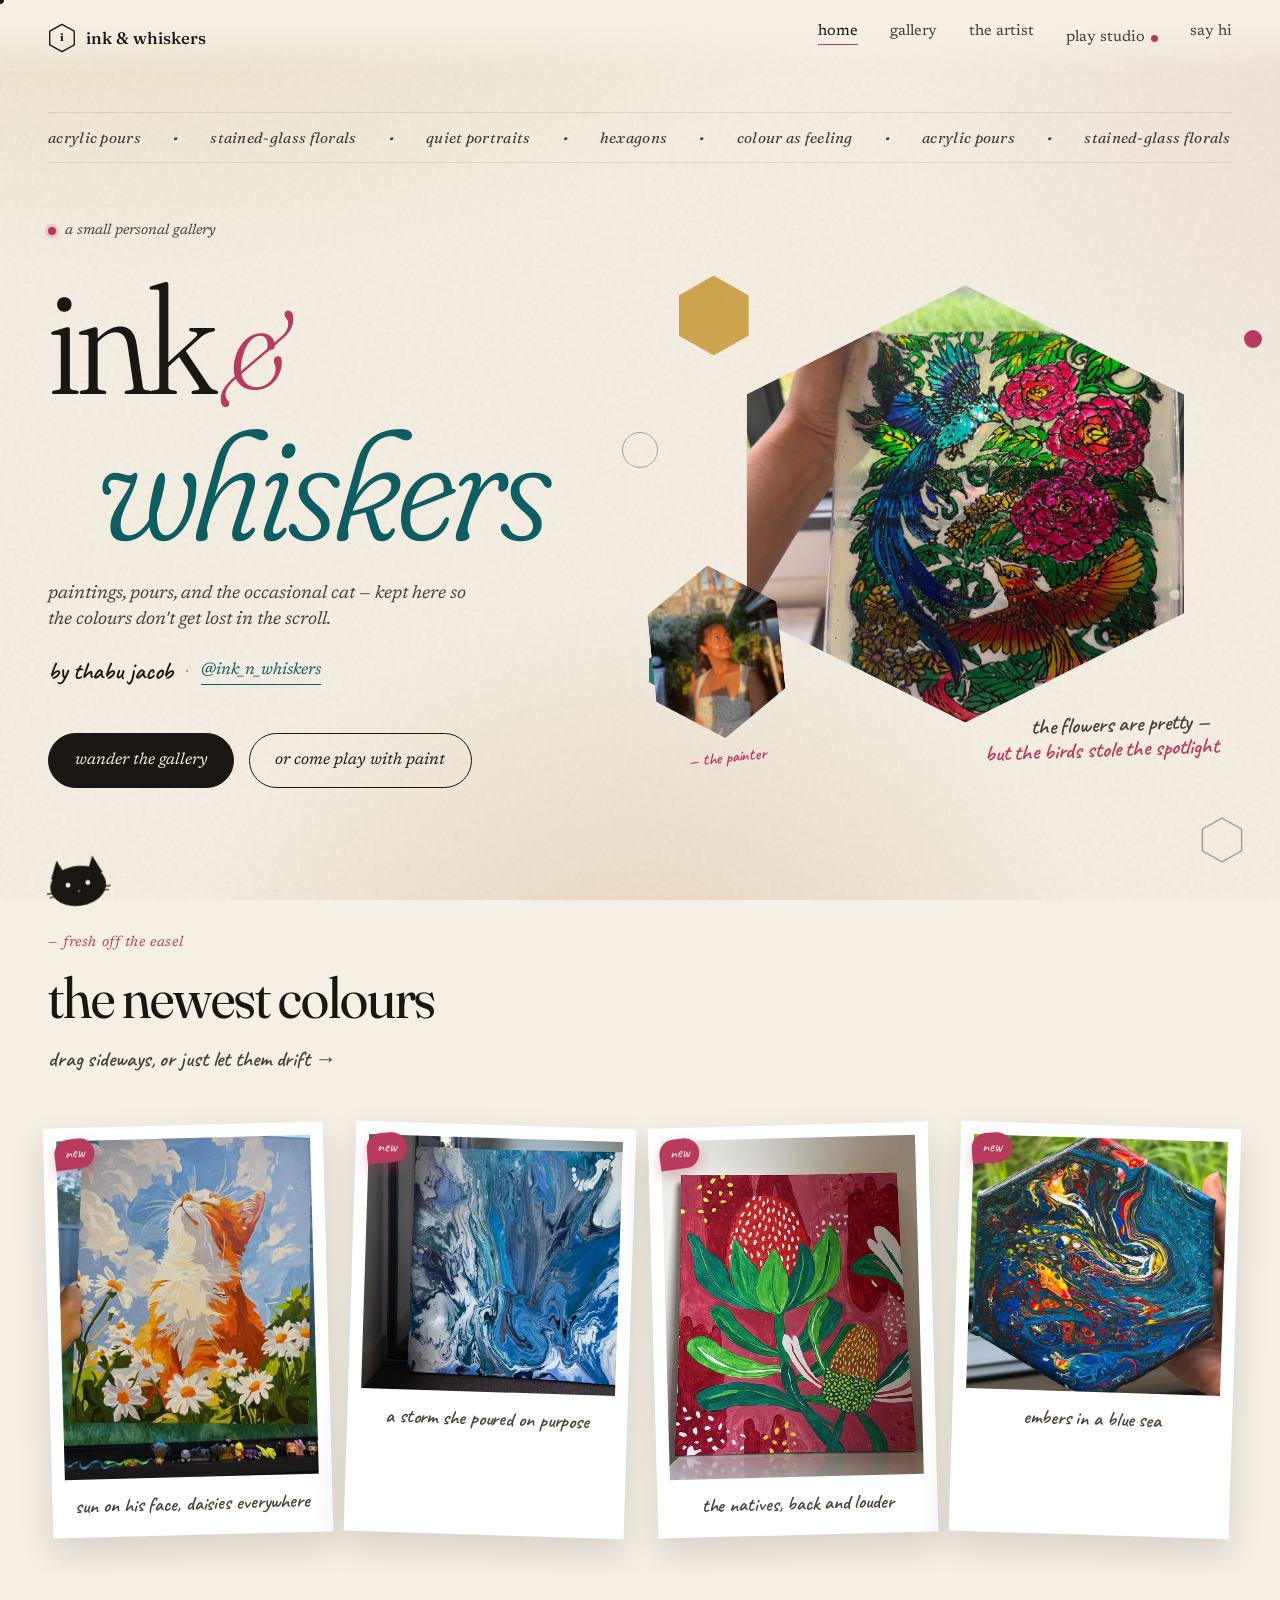
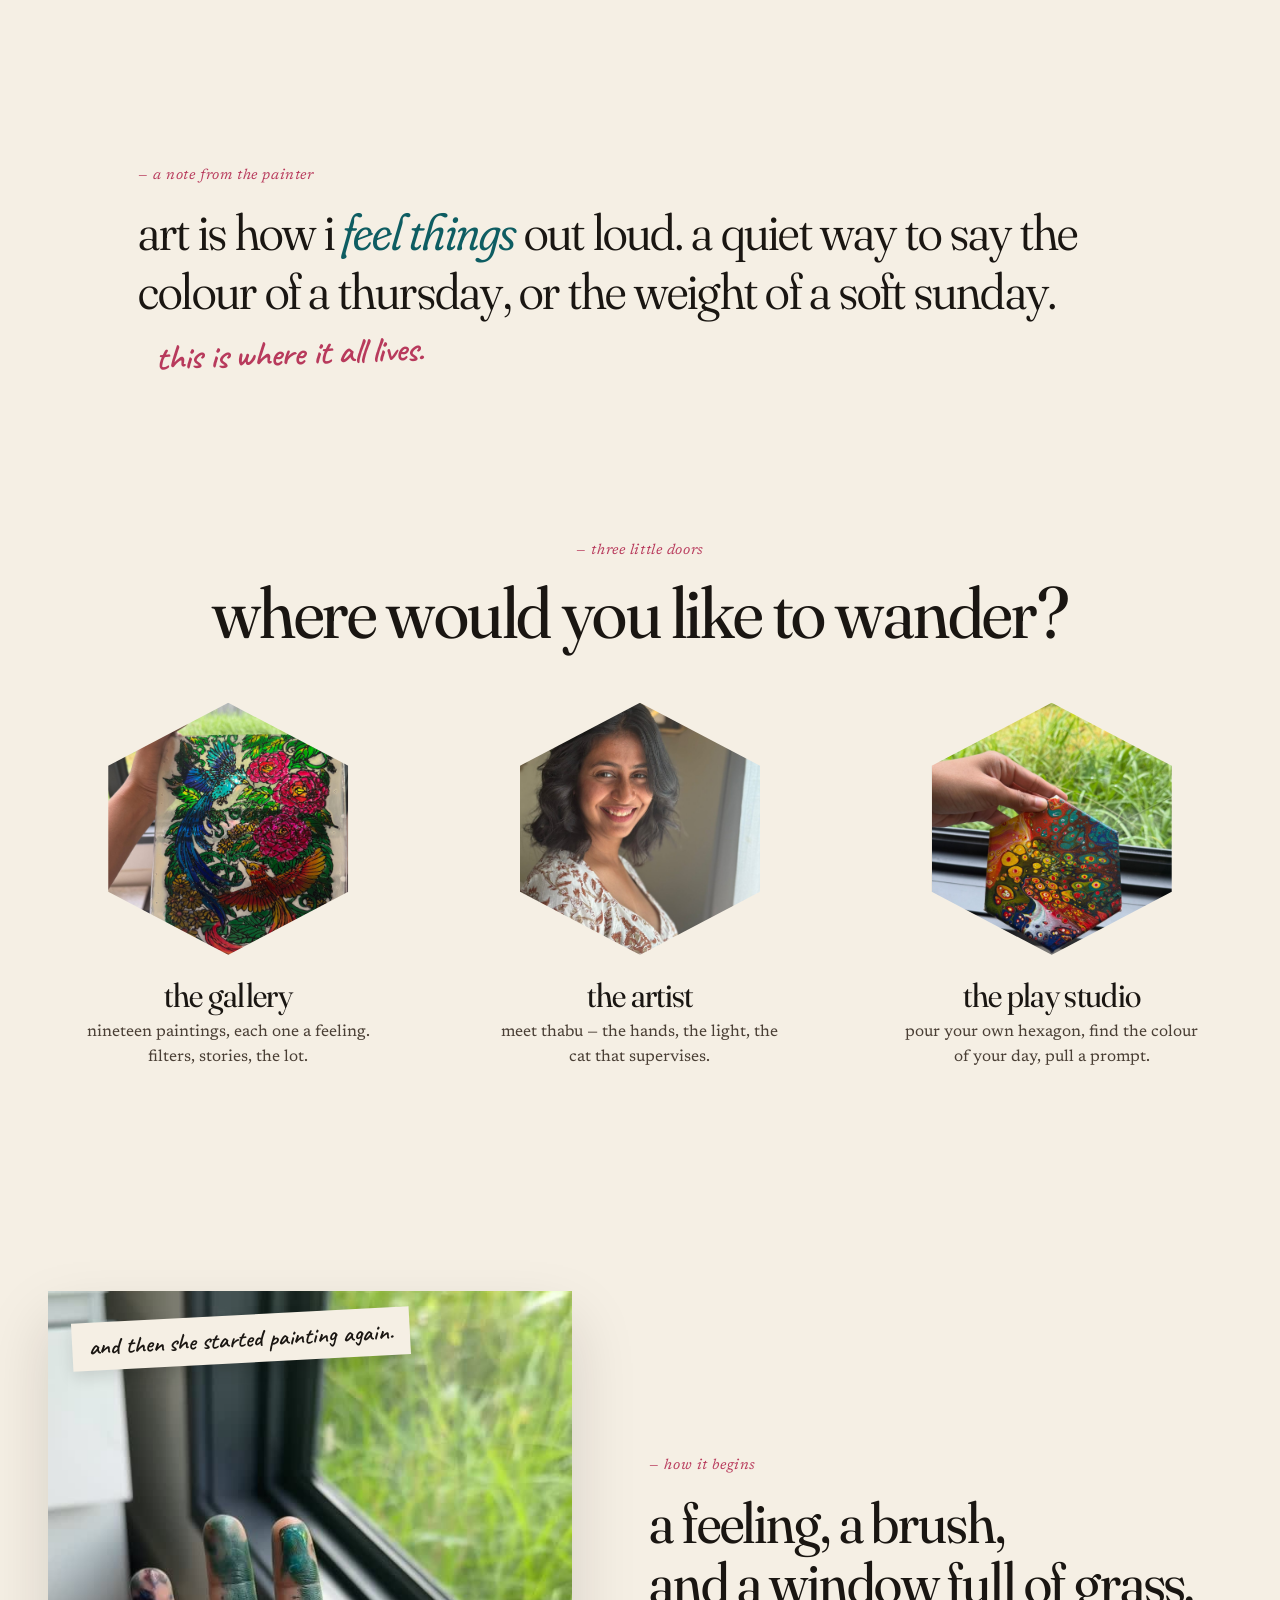
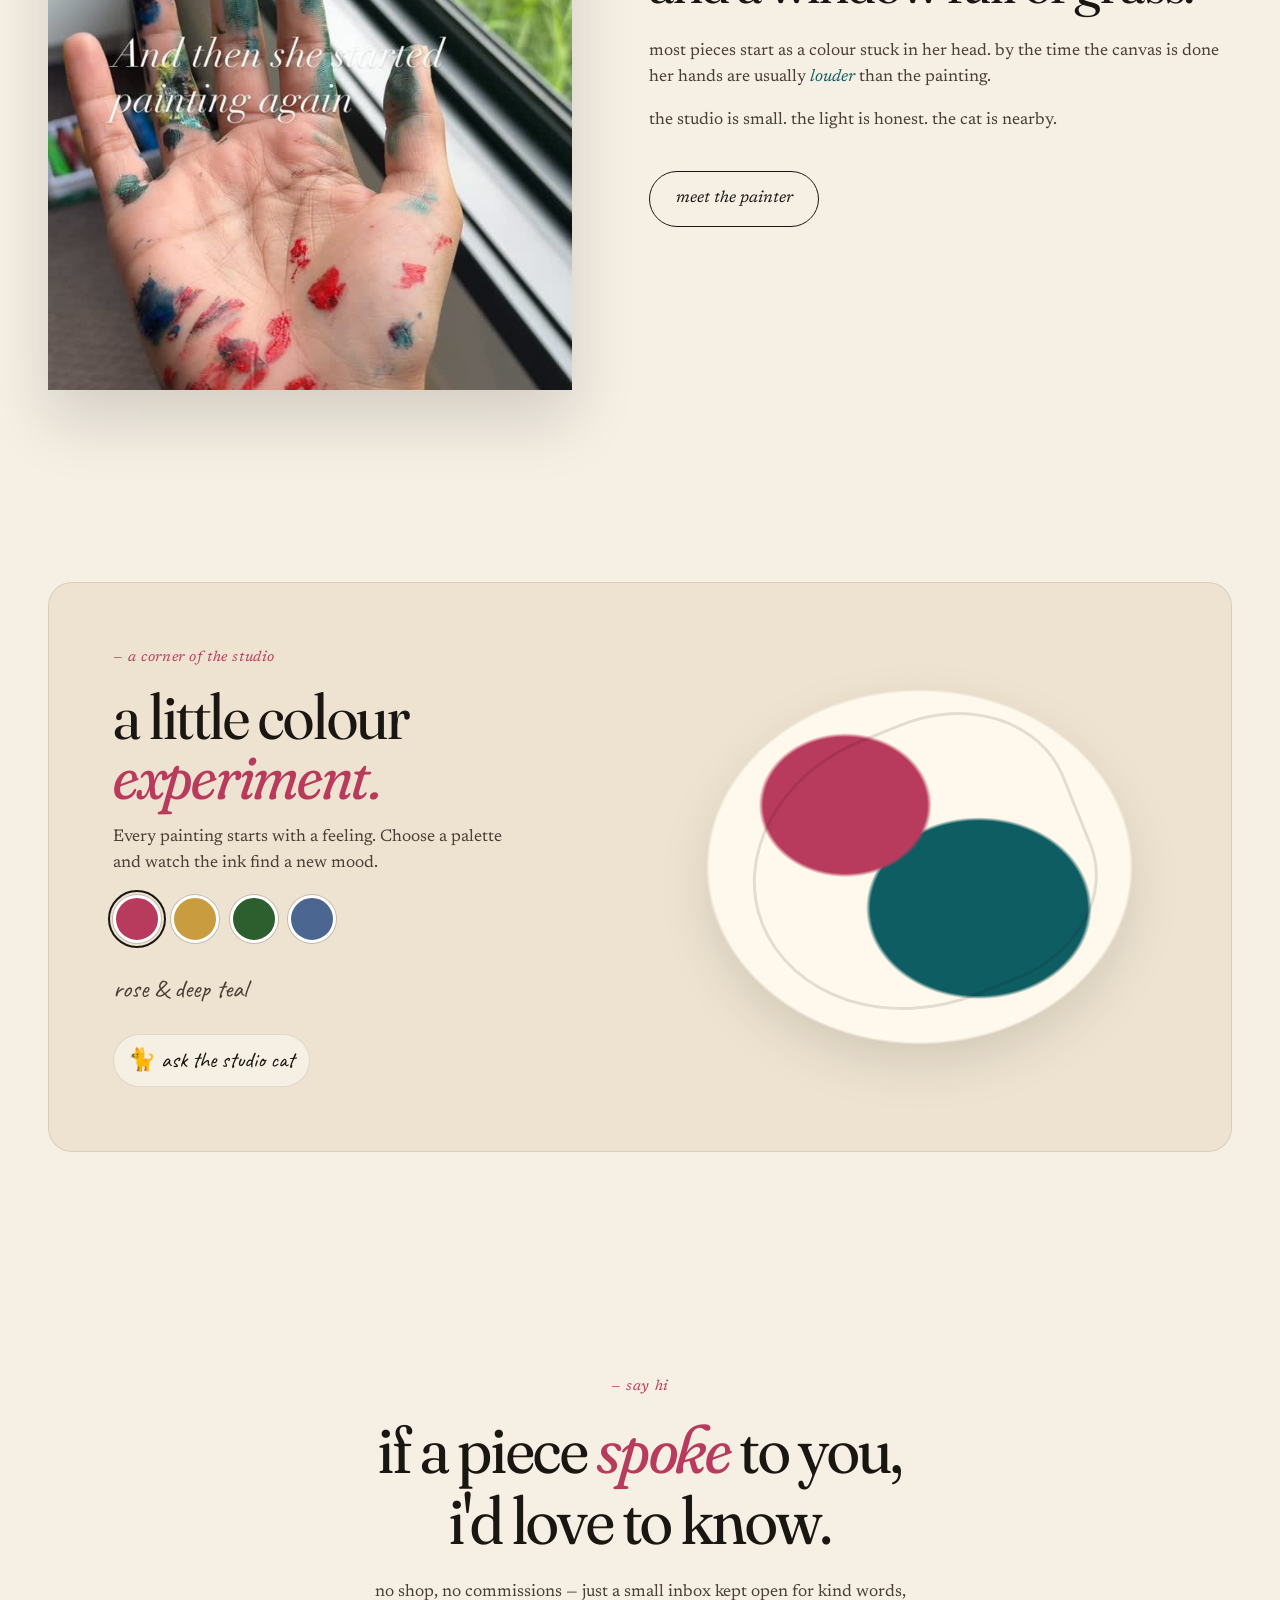
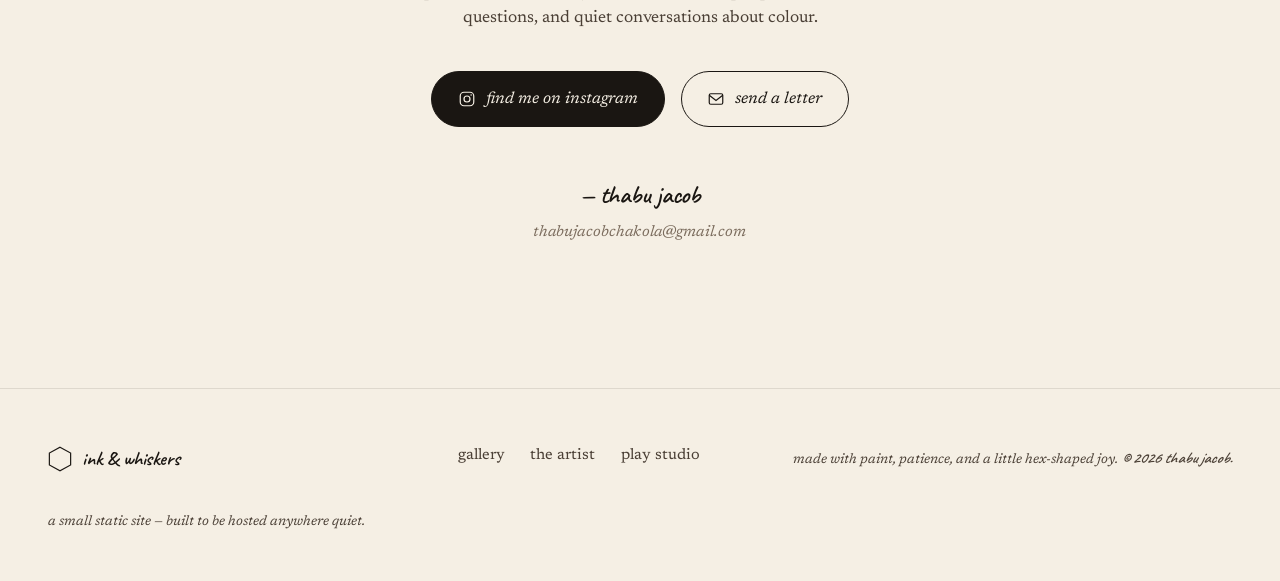
==== commit 7d139d84: "Integrate Living Sketchbook enhancements into index.html" ====
--- a/index.html
+++ b/index.html
@@ -12,6 +12,7 @@
   <link href="https://fonts.googleapis.com/css2?family=Caveat:wght@400;600;700&family=Fraunces:opsz,wght,SOFT@9..144,300..900,0..100&family=Newsreader:ital,opsz,wght@0,6..72,300..700;1,6..72,300..700&display=swap" rel="stylesheet" />
 
   <link rel="stylesheet" href="styles.css" />
+  <link rel="stylesheet" href="experience.css" />
 </head>
 <body data-page="home">
 
@@ -57,7 +58,8 @@
       </svg>
       <span>ink &amp; whiskers</span>
     </a>
-    <ul class="nav-links">
+    <button class="nav-toggle" type="button" aria-label="Open navigation" aria-expanded="false" aria-controls="primaryNav"><span></span><span></span><span></span></button>
+    <ul class="nav-links" id="primaryNav">
       <li><a href="index.html" class="is-active" aria-current="page">home</a></li>
       <li><a href="gallery.html">gallery</a></li>
       <li><a href="artist.html">the artist</a></li>
@@ -255,6 +257,27 @@
     </div>
   </section>
 
+  <!-- THE LIVING SKETCHBOOK: INTERACTIVE ARTIST'S DESK -->
+  <section class="desk-section" id="artistsDesk" aria-labelledby="deskTitle">
+    <div class="desk-panel">
+      <div class="desk-copy">
+        <p class="kicker">— a corner of the studio</p>
+        <h2 class="display" id="deskTitle">a little colour <em>experiment.</em></h2>
+        <p class="lede">Every painting starts with a feeling. Choose a palette and watch the ink find a new mood.</p>
+        <div class="desk-palette" role="group" aria-label="Choose an ink palette">
+          <button class="desk-swatch" type="button" style="--swatch:#B83A5C" data-ink="#B83A5C" data-ink-two="#0E5D62" data-name="rose & deep teal" aria-label="Rose and deep teal" aria-pressed="true"></button>
+          <button class="desk-swatch" type="button" style="--swatch:#C99D3F" data-ink="#C99D3F" data-ink-two="#B83A5C" data-name="golden afternoon" aria-label="Golden afternoon" aria-pressed="false"></button>
+          <button class="desk-swatch" type="button" style="--swatch:#2C5F2D" data-ink="#2C5F2D" data-ink-two="#7AA7A0" data-name="garden light" aria-label="Garden light" aria-pressed="false"></button>
+          <button class="desk-swatch" type="button" style="--swatch:#4B6690" data-ink="#4B6690" data-ink-two="#C58B65" data-name="blue hour" aria-label="Blue hour" aria-pressed="false"></button>
+        </div>
+        <p class="desk-color-name" aria-live="polite">rose &amp; deep teal</p>
+        <button class="sketch-cat-button" id="sketchCat" type="button" aria-controls="sketchCatNote">🐈 ask the studio cat</button>
+        <p class="sketch-cat-note" id="sketchCatNote" aria-live="polite" hidden></p>
+      </div>
+      <div class="desk-ink" role="img" aria-label="Decorative abstract ink shapes that change colour when a palette is selected"></div>
+    </div>
+  </section>
+
   <!-- CONTACT -->
   <section class="hello reveal" id="hello">
     <p class="kicker">— say hi</p>
@@ -324,5 +347,6 @@
   </div>
 
   <script src="script.js"></script>
+  <script src="experience.js" defer></script>
 </body>
 </html>
--- a/styles.css
+++ b/styles.css
@@ -1869,3 +1869,95 @@
   .nav-links li:first-child { display: none; } /* logo already goes home */
   .nav-mark svg { width: 24px; height: 26px; }
 }
+
+/* ============================================================
+   Responsive navigation and small-screen refinements
+============================================================ */
+.nav-toggle { display: none; }
+@media (max-width: 720px) {
+  .nav {
+    padding: .8rem clamp(1rem, 4vw, 1.4rem);
+    align-items: center;
+    background: rgba(245,239,228,.97);
+    border-bottom: 1px solid var(--rule);
+    backdrop-filter: blur(14px);
+    -webkit-backdrop-filter: blur(14px);
+  }
+  .nav-mark span { display: inline; font-size: 1rem; }
+  .nav-mark { min-height: 44px; }
+  .nav-toggle {
+    display: flex;
+    flex-direction: column;
+    justify-content: center;
+    align-items: center;
+    gap: 5px;
+    width: 44px;
+    height: 44px;
+    border: 1px solid var(--rule);
+    border-radius: 50%;
+    background: var(--paper);
+    position: relative;
+    z-index: 102;
+  }
+  .nav-toggle span {
+    display: block;
+    width: 19px;
+    height: 1.5px;
+    background: var(--ink);
+    transition: transform .25s ease, opacity .25s ease;
+  }
+  .nav-open .nav-toggle span:nth-child(1) { transform: translateY(6.5px) rotate(45deg); }
+  .nav-open .nav-toggle span:nth-child(2) { opacity: 0; }
+  .nav-open .nav-toggle span:nth-child(3) { transform: translateY(-6.5px) rotate(-45deg); }
+  .nav-links {
+    display: none;
+    position: absolute;
+    top: 100%;
+    left: 0;
+    right: 0;
+    padding: .8rem clamp(1rem, 4vw, 1.4rem) 1.4rem;
+    flex-direction: column;
+    align-items: stretch;
+    gap: .15rem;
+    background: var(--paper);
+    border-bottom: 1px solid var(--rule);
+    box-shadow: 0 18px 28px rgba(26,22,18,.12);
+    max-height: calc(100dvh - 70px);
+    overflow-y: auto;
+    font-size: 1.1rem;
+  }
+  .nav-open .nav-links { display: flex; }
+  .nav-links li:first-child { display: block; }
+  .nav-links a {
+    display: flex;
+    min-height: 48px;
+    align-items: center;
+    padding: .65rem .4rem;
+  }
+  .nav-links a::after { bottom: .25rem; }
+  .hero { padding-top: 6.5rem; }
+  .page-hero { padding-top: 7.5rem; }
+  .painter--page { padding-top: 7.5rem; }
+  .hero-text h1.display { font-size: clamp(3.2rem, 13vw, 6rem); overflow-wrap: anywhere; }
+  .hero-text .line-2 { margin-left: 0; }
+  .easel-track { gap: 1rem; scroll-snap-type: x proximity; }
+  .easel-card { width: min(72vw, 260px); scroll-snap-align: start; }
+  .filters--page { display: flex; overflow-x: auto; flex-wrap: nowrap; -webkit-overflow-scrolling: touch; padding-bottom: .6rem; }
+  .filters--page .filter { flex: 0 0 auto; min-height: 44px; }
+  .play-block { padding-top: 3.5rem; }
+  .play-index { gap: .8rem 1.2rem; font-size: 1.15rem; }
+  .pour-palettes { flex-direction: column; }
+  .pal-btn { flex: auto; min-height: 48px; }
+  .pour-hint { white-space: normal; width: 90%; text-align: center; }
+  .foot-links { flex-wrap: wrap; }
+}
+@media (max-width: 390px) {
+  .hero-text h1.display { font-size: clamp(2.8rem, 12.5vw, 4rem); }
+  .hero-ctas .btn { width: 100%; text-align: center; }
+  .page-title { font-size: clamp(2.5rem, 12vw, 3.6rem); }
+  .slip { padding: 1.5rem; }
+  .slip-text { font-size: 1.4rem; }
+}
+@media (prefers-reduced-motion: reduce) {
+  .nav-toggle span { transition: none; }
+}
--- a/experience.css
+++ b/experience.css
@@ -0,0 +1,19 @@
+/* Living Sketchbook — progressive enhancement layer */
+.hero-art .float-hex, .hero-art .float-blob { translate: 0 var(--drift-y,0px); }
+.lightbox.is-open { background: radial-gradient(ellipse at 50% 35%,var(--art-ambient,#425d61),#171410 78%); }
+.lightbox .lb-stage img { filter:none; }
+.desk-section { position:relative;z-index:2;max-width:var(--max);margin:3rem auto 5rem;padding:clamp(1.2rem,4vw,3rem); }
+.desk-panel {display:grid;grid-template-columns:minmax(0,1fr) minmax(0,1fr);gap:clamp(1.5rem,5vw,5rem);align-items:center;background:#eee3d1;border:1px solid var(--rule);border-radius:24px;padding:clamp(1.5rem,5vw,4rem);overflow:hidden;}
+.desk-copy .display {font-size:clamp(2.4rem,5vw,4.5rem);margin:.5rem 0 1rem;}
+.desk-copy .lede {max-width:42ch;}
+.desk-ink {--ink-one:#B83A5C;--ink-two:#0E5D62;position:relative;min-height:320px;aspect-ratio:1.2;background:radial-gradient(ellipse at 35% 35%,var(--ink-one) 0 18%,transparent 19%),radial-gradient(ellipse at 62% 60%,var(--ink-two) 0 25%,transparent 26%),radial-gradient(ellipse at 50% 50%,#fff8ec 0 60%,transparent 61%);filter:drop-shadow(0 20px 24px rgba(26,22,18,.12));border-radius:45% 55% 56% 44% / 53% 37% 63% 47%;transition:background .4s ease;}
+.desk-ink::after {content:'';position:absolute;inset:16%;border:3px solid rgba(26,22,18,.12);border-radius:55% 45% 40% 60%;transform:rotate(-22deg);pointer-events:none;}
+.desk-palette {display:flex;flex-wrap:wrap;gap:.65rem;margin:1.2rem 0;}
+.desk-swatch {width:48px;height:48px;border-radius:50%;background:var(--swatch);border:3px solid #fff;box-shadow:0 0 0 1px rgba(26,22,18,.2);transition:transform .2s;}
+.desk-swatch:hover,.desk-swatch:focus-visible {transform:translateY(-4px);}
+.desk-swatch[aria-pressed=true] {outline:2px solid var(--ink);outline-offset:3px;}
+.desk-color-name {font-family:var(--hand);font-size:1.6rem;color:var(--ink-soft);}
+.sketch-cat-button {display:inline-flex;align-items:center;gap:.5rem;min-height:44px;padding:.5rem .9rem;border:1px solid var(--rule);border-radius:999px;background:var(--paper);font-family:var(--hand);font-size:1.4rem;}
+.sketch-cat-note {font-family:var(--hand);font-size:1.4rem;margin:.5rem 0;color:var(--ink-soft);}
+@media(max-width:720px){.desk-panel{grid-template-columns:1fr}.desk-ink{min-height:230px;max-height:350px}.desk-section{margin:1rem auto 3rem}}
+@media(prefers-reduced-motion:reduce){.hero-art .float-hex,.hero-art .float-blob{translate:none}.desk-ink,.desk-swatch{transition:none}}
